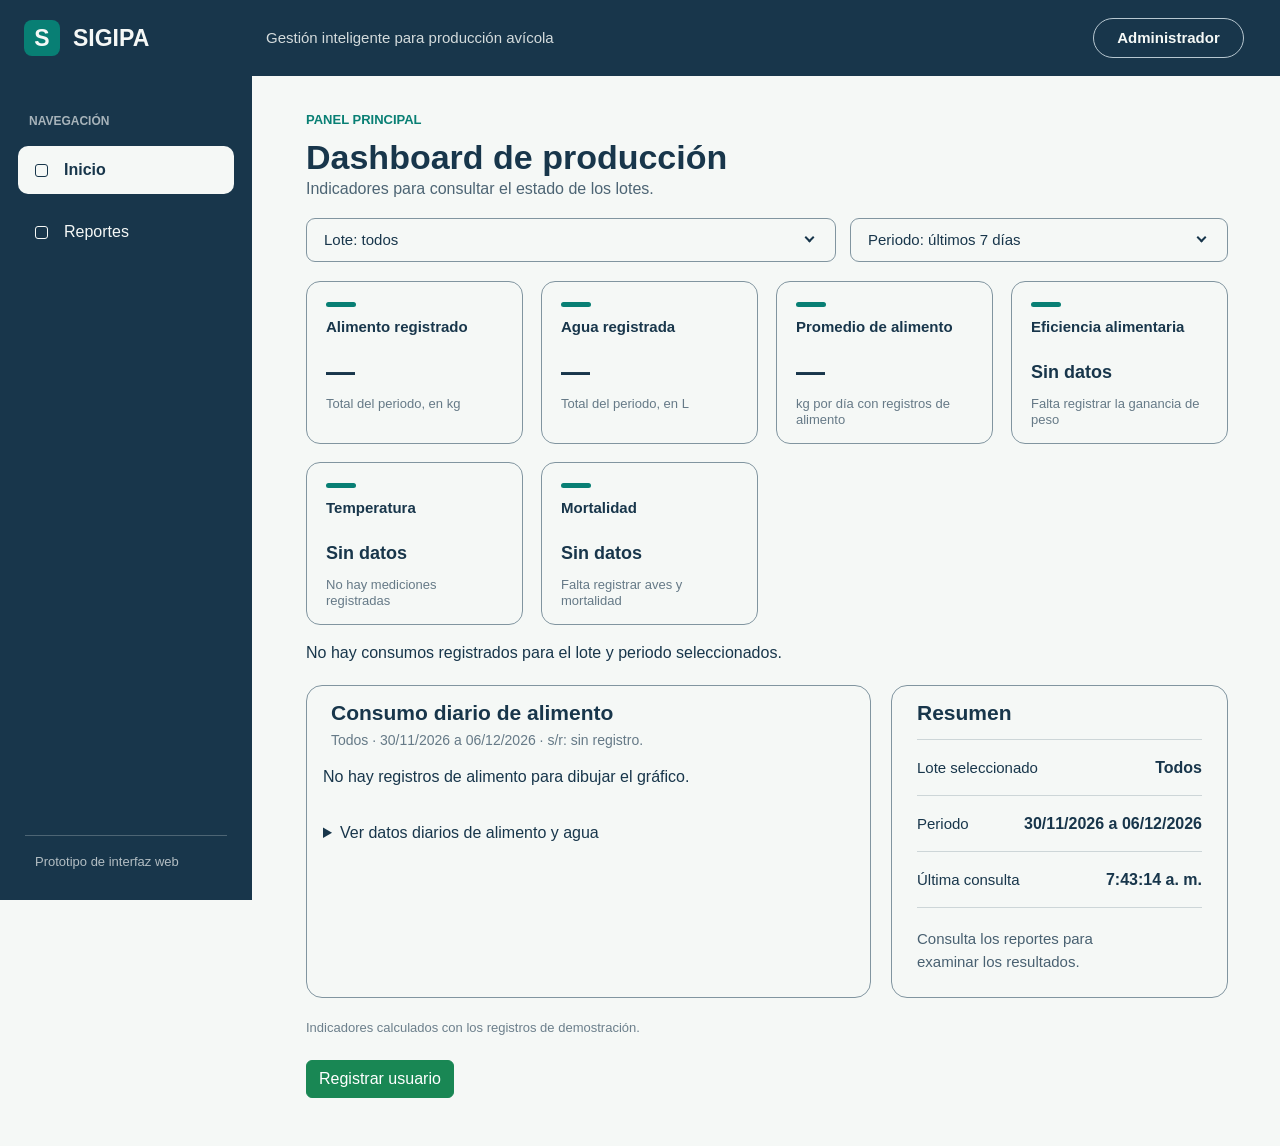
==== src/main/webapp/pages/administrador/panel-administrador.html @ 647e5860 "Implementar registro y acceso de usuarios en SIGIPA" ====
<!doctype html>
<html lang="es">
    <head>
        <meta charset="utf-8">
        <meta name="viewport" content="width=device-width, initial-scale=1">
        <meta name="theme-color" content="#f5f8f6">
        <title>Panel del administrador | SIGIPA</title>
        <link href="https://cdn.jsdelivr.net/npm/bootstrap@5.3.8/dist/css/bootstrap.min.css" rel="stylesheet" integrity="sha384-sRIl4kxILFvY47J16cr9ZwB07vP4J8+LH7qKQnuqkuIAvNWLzeN8tE5YBujZqJLB" crossorigin="anonymous">
        <link rel="stylesheet" href="../../assets/css/estilos.css">
        <script src="../../assets/js/main.js" defer></script>
    </head>
    <body id="dashboard-admin" class="panel-operario panel-administrador">
        <aside class="op-lateral" aria-label="Navegación del administrador">
            <a class="op-marca" href="panel-administrador.html" aria-label="SIGIPA, inicio del administrador">
                <span class="op-marca-icono" aria-hidden="true">S</span>
                <span>SIGIPA</span>
            </a>

            <nav class="op-menu" aria-label="Navegación principal">
                <p class="op-menu-titulo">NAVEGACIÓN</p>
                <a class="op-menu-enlace op-menu-enlace-activo" href="panel-administrador.html" aria-current="page">
                    <span class="sp-menu-icono" aria-hidden="true"></span>
                    Inicio
                </a>
                <a class="op-menu-enlace" href="reportes-administrador.html">
                    <span class="sp-menu-icono" aria-hidden="true"></span>
                    Reportes
                </a>
            </nav>

            <p class="op-lateral-pie">Prototipo de interfaz web</p>
        </aside>

        <header class="op-encabezado">
            <p class="op-lema">Gestión inteligente para producción avícola</p>
            <span class="op-rol">Administrador</span>
        </header>

        <main class="op-contenido" id="contenido">
            <div class="op-contenedor">
                <div class="op-introduccion">
                    <p class="op-seccion">PANEL PRINCIPAL</p>
                    <h1>
                        <span class="op-texto-escritorio">Dashboard de producción</span>
                        <span class="op-texto-movil">Dashboard</span>
                    </h1>
                    <p class="op-subtitulo">
                        <span class="op-texto-escritorio">Indicadores para consultar el estado de los lotes.</span>
                        <span class="op-texto-movil">Indicadores de producción por lote.</span>
                    </p>
                </div>

                <section class="pa-filtros" aria-label="Filtros del dashboard">
                    <div class="pa-filtro">
                        <label class="pa-etiqueta-oculta" for="filtro-lote-escritorio">Filtrar por lote</label>
                        <select class="pa-filtro-control pa-filtro-escritorio" id="filtro-lote-escritorio" name="lote-escritorio">
                            <option value="todos" selected>Lote: todos</option>
                            <option value="lote-01">Lote: 01</option>
                            <option value="lote-02">Lote: 02</option>
                            <option value="lote-03">Lote: 03</option>
                        </select>

                        <label class="pa-etiqueta-oculta" for="filtro-lote-movil">Filtrar por lote</label>
                        <select class="pa-filtro-control pa-filtro-movil" id="filtro-lote-movil" name="lote-movil">
                            <option value="todos" selected>Todos los lotes</option>
                            <option value="lote-01">Lote 01</option>
                            <option value="lote-02">Lote 02</option>
                            <option value="lote-03">Lote 03</option>
                        </select>
                    </div>

                    <div class="pa-filtro">
                        <label class="pa-etiqueta-oculta" for="filtro-periodo-escritorio">Filtrar por periodo</label>
                        <select class="pa-filtro-control pa-filtro-escritorio" id="filtro-periodo-escritorio" name="periodo-escritorio">
                            <option value="7" selected>Periodo: últimos 7 días</option>
                            <option value="15">Periodo: últimos 15 días</option>
                            <option value="30">Periodo: últimos 30 días</option>
                        </select>

                        <label class="pa-etiqueta-oculta" for="filtro-periodo-movil">Filtrar por periodo</label>
                        <select class="pa-filtro-control pa-filtro-movil" id="filtro-periodo-movil" name="periodo-movil">
                            <option value="7" selected>Últimos 7 días</option>
                            <option value="15">Últimos 15 días</option>
                            <option value="30">Últimos 30 días</option>
                        </select>
                    </div>
                </section>

                <section class="pa-indicadores" aria-label="Indicadores principales">
                    <article class="pa-indicador">
                        <span class="pa-indicador-marca" aria-hidden="true"></span>
                        <h2>Alimento registrado</h2>
                        <p id="dashboard-total-alimento" class="pa-indicador-valor">—</p>
                        <p class="pa-indicador-detalle">Total del periodo, en kg</p>
                    </article>

                    <article class="pa-indicador">
                        <span class="pa-indicador-marca" aria-hidden="true"></span>
                        <h2>Agua registrada</h2>
                        <p id="dashboard-total-agua" class="pa-indicador-valor">—</p>
                        <p class="pa-indicador-detalle">Total del periodo, en L</p>
                    </article>

                    <article class="pa-indicador">
                        <span class="pa-indicador-marca" aria-hidden="true"></span>
                        <h2>Promedio de alimento</h2>
                        <p id="dashboard-promedio-alimento" class="pa-indicador-valor">—</p>
                        <p class="pa-indicador-detalle">kg por día con registros de alimento</p>
                    </article>

                    <article class="pa-indicador">
                        <span class="pa-indicador-marca" aria-hidden="true"></span>
                        <h2>Eficiencia alimentaria</h2>
                        <p class="pa-indicador-valor pa-sin-datos">Sin datos</p>
                        <p class="pa-indicador-detalle">Falta registrar la ganancia de peso</p>
                    </article>

                    <article class="pa-indicador">
                        <span class="pa-indicador-marca" aria-hidden="true"></span>
                        <h2>Temperatura</h2>
                        <p class="pa-indicador-valor pa-sin-datos">Sin datos</p>
                        <p class="pa-indicador-detalle">No hay mediciones registradas</p>
                    </article>

                    <article class="pa-indicador">
                        <span class="pa-indicador-marca" aria-hidden="true"></span>
                        <h2>Mortalidad</h2>
                        <p class="pa-indicador-valor pa-sin-datos">Sin datos</p>
                        <p class="pa-indicador-detalle">Falta registrar aves y mortalidad</p>
                    </article>
                </section>

                <p id="mensaje-dashboard" class="mt-3" role="status"></p>

                <div class="pa-detalle">
                    <figure class="pa-grafico pa-grafico-dinamico" aria-labelledby="titulo-grafico-consumo descripcion-grafico-consumo">
                        <figcaption class="pa-grafico-encabezado">
                            <h2 id="titulo-grafico-consumo">Consumo diario de alimento</h2>
                            <p id="descripcion-grafico-consumo">Selecciona un lote y un periodo.</p>
                        </figcaption>

                        <div class="p-3">
                            <div id="grafico-dashboard" aria-hidden="true"></div>

                            <details class="mt-3">
                                <summary>Ver datos diarios de alimento y agua</summary>

                                <div class="table-responsive mt-2">
                                    <table class="table">
                                        <caption>Un día sin registros no equivale a consumo cero.</caption>

                                        <thead>
                                            <tr>
                                                <th scope="col">Fecha</th>
                                                <th scope="col">Alimento (kg)</th>
                                                <th scope="col">Agua (L)</th>
                                            </tr>
                                        </thead>

                                        <tbody id="filas-dashboard"></tbody>
                                    </table>
                                </div>
                            </details>
                        </div>
                    </figure>

                    <aside class="pa-resumen" aria-labelledby="titulo-resumen-dashboard">
                        <h2 id="titulo-resumen-dashboard">Resumen</h2>
                        <dl class="pa-resumen-lista">
                            <div class="pa-resumen-fila">
                                <dt>Lote seleccionado</dt>
                                <dd id="dashboard-lotes">—</dd>
                            </div>

                            <div class="pa-resumen-fila">
                                <dt>Periodo</dt>
                                <dd id="dashboard-periodo">—</dd>
                            </div>

                            <div class="pa-resumen-fila">
                                <dt>Última consulta</dt>
                                <dd id="dashboard-actualizacion">—</dd>
                            </div>
                        </dl>

                        <p>Consulta los reportes para<br>examinar los resultados.</p>
                    </aside>
                </div>

                <p class="pa-nota">Indicadores calculados con los registros de demostración.</p>
            </div>
            <div class="mt-4">
                <a href="registrar-usuario.html" class="btn btn-success">Registrar usuario</a>
            </div>
        </main>

        <nav class="op-menu-movil" aria-label="Navegación móvil">
            <a class="op-menu-movil-enlace op-menu-movil-activo" href="panel-administrador.html" aria-current="page">
                <span class="sp-menu-icono" aria-hidden="true"></span>
                <span>Inicio</span>
            </a>
            <a class="op-menu-movil-enlace" href="reportes-administrador.html">
                <span class="sp-menu-icono" aria-hidden="true"></span>
                <span>Reportes</span>
            </a>
        </nav>
    </body>
</html>
---- src/main/webapp/assets/css/estilos.css ----
/*Diseño del index.html parte de Autentificación*/

:root {
  --sigipa-fondo: #f5f8f6;
  --sigipa-texto: #18364b;
  --sigipa-accion: #087f74;
}

body {
  background: var(--sigipa-fondo);
  color: var(--sigipa-texto);
  font-family: Inter, "Segoe UI", Arial, sans-serif;
}

.acceso {
  box-sizing: border-box;
  width: min(392px, 100%);
  min-height: 604px;
  padding: 32px 31px 36px;
  border: 1.5px solid var(--sigipa-texto);
  border-radius: 18px;
  background: #fff;
}

.marca {
  gap: 11px;
  min-height: 26px;
  color: var(--sigipa-texto);
  font-size: 20px;
  font-weight: 700;
  line-height: 1;
}

.marca-icono {
  position: relative;
  flex: 0 0 26px;
  width: 26px;
  height: 26px;
  border: 2.5px solid var(--sigipa-accion);
  border-radius: 50%;
}

.marca-icono::after {
  position: absolute;
  top: 5px;
  left: 7px;
  width: 8px;
  height: 11px;
  border: solid var(--sigipa-accion);
  border-width: 0 2.5px 2.5px 0;
  content: "";
  transform: rotate(45deg);
}

.acceso-titulo {
  margin: 39px 0 4px;
  font-size: 28px;
  font-weight: 700;
  line-height: 1.22;
}

.acceso-subtitulo {
  margin: 0;
  font-size: 15px;
  line-height: 1.5;
}

.acceso-formulario {
  margin-top: 32px;
}

.acceso .form-label {
  display: block;
  margin-bottom: 6px;
  color: var(--sigipa-texto);
  font-size: 14px;
  font-weight: 700;
  line-height: 1.3;
}

.acceso .form-control {
  height: 54px;
  padding: 0 15px;
  border: 1.5px solid var(--sigipa-texto);
  border-radius: 9px;
  background: #fff;
  color: var(--sigipa-texto);
  font-size: 15px;
}

.acceso .form-control::placeholder {
  color: var(--sigipa-texto);
  opacity: 1;
}

.acceso .form-control:focus {
  border-color: var(--sigipa-accion);
  box-shadow: 0 0 0 3px rgb(8 127 116 / 18%);
}

.campo-contrasena {
  margin-top: 16px;
}

.btn-acceso {
  height: 54px;
  margin-top: 54px;
  border: 1px solid var(--sigipa-accion);
  border-radius: 9px;
  background: var(--sigipa-accion);
  color: #fff;
  font-size: 17px;
  font-weight: 700;
}

.btn-acceso:hover,
.btn-acceso:active {
  border-color: #06695f !important;
  background: #06695f !important;
  color: #fff !important;
}

.btn-acceso:focus-visible {
  box-shadow: 0 0 0 3px rgb(8 127 116 / 28%);
}

.acceso-nota {
  margin-top: 38px;
  padding-top: 13px;
  border-top: 1px solid #71899a;
  font-size: 14px;
  line-height: 1.5;
}

@media (max-width: 420px) {
  .acceso {
    min-height: 0;
    padding-inline: 24px;
  }
}

/* Ajustes de la pantalla Datos del usuario */

.datos-usuario .acceso-titulo {
  margin-top: 34px;
  margin-bottom: 2px;
  font-size: 26px;
}

.datos-usuario .acceso-formulario {
  margin-top: 23px;
}

.datos-usuario .campo-datos + .campo-datos {
  margin-top: 7px;
}

.datos-usuario .btn-acceso {
  height: 48px;
  margin-top: 29px;
  font-size: 16px;
}

/* Ajustes de la pantalla aviso-error */

/* Esta pantalla reutiliza los colores, la tarjeta y la marca de estilos.css. */

.aviso-error .icono-error {
  width: 66px;
  height: 66px;
  margin: 60px auto 0;
  border: 2px solid var(--sigipa-accion);
  border-radius: 50%;
  color: var(--sigipa-accion);
  font-size: 34px;
  font-weight: 700;
  line-height: 1;
}

.aviso-error .acceso-titulo {
  margin: 14px 0 6px;
  font-size: 22px;
  line-height: 1.35;
  text-align: center;
}

.aviso-error .mensaje-error {
  margin: 0;
  font-size: 15px;
  line-height: 1.6;
  text-align: center;
}

.aviso-error .detalle-error {
  min-height: 96px;
  margin-top: 38px;
  padding: 14px 15px;
  border: 1px solid var(--sigipa-accion);
  border-radius: 9px;
}

.aviso-error .detalle-titulo,
.aviso-error .detalle-texto {
  margin: 0;
  font-size: 14px;
  line-height: 1.5;
}

.aviso-error .detalle-titulo {
  margin-bottom: 7px;
  font-weight: 700;
}

.aviso-error .btn-acceso {
  margin-top: 34px;
  font-size: 16px;
}

/* Ajustes del panel operario */

/* Solo contiene reglas del panel del operario. */

.panel-operario {
  margin: 0;
  min-width: 320px;
}

.panel-operario *,
.panel-operario *::before,
.panel-operario *::after {
  box-sizing: border-box;
}

.panel-operario {
  --op-panel: #18364b;
  --op-borde: #8195a0;
}

.op-encabezado {
  display: flex;
  align-items: center;
  height: 76px;
  margin-left: 252px;
  background: var(--sigipa-texto);
  color: var(--sigipa-fondo);
}

.op-marca {
  display: inline-flex;
  align-items: center;
  gap: 13px;
  width: 252px;
  height: 76px;
  padding-left: 24px;
  color: inherit;
  font-size: 23px;
  font-weight: 700;
  text-decoration: none;
}

.op-marca-icono {
  display: grid;
  place-items: center;
  width: 36px;
  height: 36px;
  border-radius: 8px;
  background: var(--sigipa-accion);
  font-size: 23px;
  line-height: 1;
}

.op-lema {
  margin: 0 0 0 14px;
  color: rgb(245 248 246 / 85%);
  font-size: 15px;
}

.op-rol {
  display: grid;
  place-items: center;
  width: 151px;
  height: 40px;
  margin: 0 36px 0 auto;
  border: 1px solid #b7c7d0;
  border-radius: 20px;
  font-size: 15px;
  font-weight: 700;
}

.op-lateral {
  position: fixed;
  top: 0;
  bottom: 0;
  left: 0;
  display: flex;
  flex-direction: column;
  width: 252px;
  padding: 0 0 29px;
  background: var(--sigipa-texto);
  color: var(--sigipa-fondo);
}

.op-menu {
  margin: 36px 18px 0;
}

.op-menu-titulo {
  margin: 0 11px 16px;
  color: rgb(245 248 246 / 65%);
  font-size: 12px;
  font-weight: 700;
}

.op-menu-enlace {
  display: flex;
  align-items: center;
  gap: 16px;
  min-height: 48px;
  padding: 0 17px;
  border-radius: 10px;
  color: var(--sigipa-fondo);
  font-size: 16px;
  text-decoration: none;
}

.op-menu-enlace + .op-menu-enlace {
  margin-top: 14px;
}

.op-menu-enlace-activo {
  background: var(--sigipa-fondo);
  color: var(--sigipa-texto);
  font-weight: 700;
}

.op-menu-enlace:hover:not(.op-menu-enlace-activo) {
  background: rgb(245 248 246 / 12%);
}

.op-lateral-pie {
  margin: auto 25px 0;
  padding: 16px 10px 0;
  border-top: 1px solid rgb(245 248 246 / 24%);
  color: rgb(245 248 246 / 70%);
  font-size: 13px;
}

.op-contenido {
  min-height: calc(100vh - 76px);
  margin-left: 252px;
  padding: 34px 52px 48px 54px;
}

.op-contenedor {
  max-width: 1082px;
}

.op-seccion {
  margin: 0 0 7px;
  color: var(--sigipa-accion);
  font-size: 13px;
  font-weight: 700;
}

.op-introduccion h1 {
  margin: 0;
  font-size: 34px;
  font-weight: 700;
  line-height: 1.21;
}

.op-subtitulo {
  margin: 0;
  color: rgb(24 54 75 / 76%);
  font-size: 16px;
  line-height: 1.4;
}

.op-tarea {
  position: relative;
  display: flex;
  align-items: flex-start;
  min-height: 260px;
  margin-top: 30px;
  padding: 29px 33px;
  border: 1px solid var(--op-borde);
  border-radius: 18px;
}

.op-tarea-etiqueta {
  display: flex;
  align-items: center;
  gap: 15px;
  margin: 0 0 15px;
  color: var(--sigipa-accion);
  font-size: 13px;
  font-weight: 700;
}

.op-tarea-etiqueta::before {
  display: block;
  width: 7px;
  height: 31px;
  border-radius: 3px;
  background: var(--sigipa-accion);
  content: "";
}

.op-tarea h2 {
  margin: 0 0 5px;
  font-size: 31px;
  font-weight: 700;
  line-height: 1.25;
}

.op-tarea-descripcion {
  margin: 0;
  color: rgb(24 54 75 / 78%);
  font-size: 17px;
  line-height: 1.48;
}

.op-boton {
  display: grid;
  place-items: center;
  width: 247px;
  min-height: 50px;
  margin-top: 37px;
  border-radius: 10px;
  background: var(--sigipa-accion);
  color: var(--sigipa-fondo);
  font-size: 16px;
  font-weight: 700;
  text-align: center;
  text-decoration: none;
}

.op-boton:hover {
  background: #06695f;
  color: var(--sigipa-fondo);
  text-decoration: none;
}

.op-boton:focus-visible,
.op-menu-enlace:focus-visible,
.op-menu-movil-enlace:focus-visible,
.op-marca:focus-visible {
  outline: 3px solid #65cbbf;
  outline-offset: 3px;
}

.op-ilustracion {
  position: absolute;
  top: 49px;
  left: 57%;
  right: 73px;
  width: 260px;
  height: 180px;
  color: var(--sigipa-accion);
  text-align: center;
}

.op-ilustracion-formulario {
  display: flex;
  flex-direction: column;
  gap: 17px;
  width: 260px;
  height: 158px;
  padding: 24px 25px;
  border: 2px solid var(--sigipa-accion);
  border-radius: 18px;
}

.op-ilustracion-campo {
  display: block;
  flex: 0 0 20px;
  width: 206px;
  border: 1.5px solid rgb(24 54 75 / 65%);
  border-radius: 5px;
}

.op-ilustracion-control {
  display: block;
  flex: 0 0 30px;
  width: 104px;
  border-radius: 7px;
  background: var(--sigipa-accion);
}

.op-ilustracion-pie {
  position: absolute;
  top: 166px;
  right: 0;
  left: 0;
  font-size: 14px;
  font-weight: 700;
}

.op-guia {
  margin-top: 27px;
}

.op-guia > h2 {
  margin: 0 0 24px;
  font-size: 23px;
  font-weight: 700;
  line-height: 1.22;
}

.op-pasos {
  display: grid;
  grid-template-columns: repeat(3, minmax(0, 1fr));
  gap: 28px;
  margin: 0;
  padding: 0;
  list-style: none;
}

.op-paso {
  min-height: 188px;
  padding: 23px;
  border: 1px solid var(--op-borde);
  border-radius: 15px;
}

.op-paso-numero {
  display: grid;
  place-items: center;
  width: 34px;
  height: 34px;
  margin-bottom: 12px;
  border-radius: 8px;
  background: var(--sigipa-accion);
  color: var(--sigipa-fondo);
  font-size: 16px;
  font-weight: 700;
}

.op-paso h3 {
  margin: 0 0 7px;
  font-size: 18px;
  font-weight: 700;
  line-height: 1.25;
}

.op-paso p {
  margin: 0;
  color: rgb(24 54 75 / 80%);
  font-size: 14px;
  line-height: 1.43;
}

.op-nota {
  margin: 19px 0 0;
  color: rgb(24 54 75 / 60%);
  font-size: 13px;
}

.op-menu-movil,
.op-texto-movil {
  display: none;
}

@media (max-width: 1000px) and (min-width: 701px) {
  .op-ilustracion { display: none; }
  .op-pasos { gap: 16px; }
  .op-tarea { min-height: 260px; }
}

@media (max-width: 700px) {
  .op-encabezado {
    position: sticky;
    z-index: 3;
    top: 0;
    height: 64px;
    margin-left: 0;
  }
  .op-lateral {
    z-index: 4;
    top: 0;
    right: auto;
    bottom: auto;
    width: auto;
    height: 64px;
    padding: 0;
  }
  .op-marca {
    gap: 10px;
    width: auto;
    height: 64px;
    padding-left: 16px;
    padding-right: 16px;
    font-size: 20px;
  }
  .op-marca-icono {
    width: 32px;
    height: 32px;
    font-size: 21px;
  }
  .op-rol {
    width: auto;
    height: auto;
    margin-right: 16px;
    border: 0;
    font-size: 13px;
  }
  .op-lema,
  .op-menu,
  .op-lateral-pie,
  .op-ilustracion,
  .op-nota,
  .op-texto-escritorio { display: none; }
  .op-texto-movil { display: inline; }
  .op-contenido {
    min-height: calc(100vh - 64px);
    margin-left: 0;
    padding: 17px 16px calc(112px + env(safe-area-inset-bottom));
  }
  .op-introduccion { padding: 0 6px; }
  .op-seccion {
    margin-bottom: 5px;
    font-size: 11px;
  }
  .op-introduccion h1 {
    font-size: 26px;
    line-height: 1.2;
  }
  .op-subtitulo {
    margin-top: 2px;
    font-size: 13px;
    line-height: 1.25;
  }
  .op-tarea {
    min-height: 270px;
    margin-top: 26px;
    padding: 20px 13px 88px;
    border-radius: 16px;
  }
  .op-tarea-etiqueta {
    gap: 10px;
    margin-bottom: 12px;
    font-size: 12px;
  }
  .op-tarea-etiqueta::before {
    width: 6px;
    height: 29px;
  }
  .op-tarea h2 {
    margin-bottom: 5px;
    font-size: 24px;
  }
  .op-tarea-descripcion {
    font-size: 14px;
    line-height: 1.5;
  }
  .op-boton {
    position: absolute;
    right: 13px;
    bottom: 31px;
    left: 13px;
    width: auto;
    min-height: 52px;
    margin: 0;
    font-size: 16px;
  }
  .op-guia { margin-top: 12px; }
  .op-guia > h2 {
    margin: 0 6px 18px;
    font-size: 19px;
    line-height: 1.25;
  }
  .op-pasos {
    display: flex;
    flex-direction: column;
    gap: 8px;
  }
  .op-paso {
    display: flex;
    align-items: center;
    gap: 12px;
    min-height: 72px;
    padding: 12px 13px;
    border-radius: 13px;
  }
  .op-paso-numero {
    flex: 0 0 32px;
    width: 32px;
    height: 32px;
    margin: 0;
    font-size: 15px;
  }
  .op-paso h3 {
    margin-bottom: 5px;
    font-size: 15px;
  }
  .op-paso p {
    font-size: 12px;
    line-height: 1.25;
  }
  .op-menu-movil {
    position: fixed;
    z-index: 2;
    right: 0;
    bottom: 0;
    left: 0;
    display: flex;
    height: calc(72px + env(safe-area-inset-bottom));
    padding-bottom: env(safe-area-inset-bottom);
    background: var(--sigipa-texto);
  }
  .op-menu-movil-enlace {
    position: relative;
    display: flex;
    flex: 1;
    flex-direction: column;
    align-items: center;
    justify-content: flex-end;
    gap: 7px;
    padding-bottom: 9px;
    color: rgb(245 248 246 / 68%);
    font-size: 12px;
    text-decoration: none;
  }
  .op-menu-movil-activo {
    color: var(--sigipa-fondo);
    font-weight: 700;
  }
  .op-menu-movil-activo::before {
    position: absolute;
    top: 8px;
    left: 50%;
    width: 72px;
    height: 4px;
    border-radius: 3px;
    background: var(--sigipa-accion);
    content: "";
    transform: translateX(-50%);
  }
}

/* Ajustes de la pantalla Registrar consumo */

.rc-tarjeta {
  min-height: 600px;
  margin-top: 23px;
  overflow: hidden;
  border: 1px solid var(--op-borde);
  border-radius: 18px;
}

.rc-tarjeta-cabecera {
  display: flex;
  align-items: center;
  height: 72px;
  padding: 0 36px;
  border-bottom: 1px solid rgb(129 149 160 / 35%);
}

.rc-tarjeta-cabecera h2 {
  display: flex;
  align-items: center;
  gap: 15px;
  margin: 0;
  font-size: 21px;
  font-weight: 700;
  line-height: 1.2;
}

.rc-tarjeta-cabecera h2::before {
  display: block;
  width: 7px;
  height: 27px;
  border-radius: 3px;
  background: var(--sigipa-accion);
  content: "";
}

.rc-requisito {
  margin-left: auto;
  color: var(--sigipa-accion);
  font-size: 13px;
  font-weight: 700;
}

.rc-tarjeta-cuerpo {
  display: grid;
  grid-template-columns: minmax(0, 650px) 330px;
  gap: 26px;
  padding: 14px 39px 32px 35px;
}

.rc-formulario {
  min-width: 0;
  padding-top: 15px;
}

.rc-fila {
  display: grid;
  grid-template-columns: repeat(2, minmax(0, 1fr));
  gap: 28px;
}

.rc-grupo {
  min-width: 0;
  margin: 0;
  padding: 0;
  border: 0;
}

.rc-etiqueta {
  display: block;
  margin: 0 0 16px;
  color: var(--sigipa-texto);
  font-size: 15px;
  font-weight: 700;
  line-height: 18px;
}

legend.rc-etiqueta {
  float: none;
  width: auto;
}

.rc-control,
.rc-radio-grupo {
  width: 100%;
  height: 58px;
  border: 1.5px solid var(--op-borde);
  border-radius: 10px;
  background: var(--sigipa-fondo);
  color: var(--sigipa-texto);
}

.rc-control {
  padding: 0 17px;
  appearance: none;
  font: inherit;
  font-size: 17px;
  outline: 0;
}

.rc-control::-webkit-inner-spin-button,
.rc-control::-webkit-outer-spin-button {
  margin: 0;
  appearance: none;
}

.rc-control::placeholder,
.rc-select:invalid {
  color: rgb(24 54 75 / 62%);
  opacity: 1;
}

.rc-control:focus,
.rc-radio-grupo:focus-within {
  border-color: var(--sigipa-accion);
  box-shadow: 0 0 0 3px rgb(8 127 116 / 18%);
}

.rc-select-contenedor,
.rc-control-contenedor {
  position: relative;
}

.rc-select {
  appearance: none;
  padding-right: 48px;
}

.rc-select-contenedor::after {
  position: absolute;
  top: 21px;
  right: 19px;
  width: 10px;
  height: 10px;
  border-right: 2px solid var(--sigipa-texto);
  border-bottom: 2px solid var(--sigipa-texto);
  content: "";
  pointer-events: none;
  transform: rotate(45deg);
  transform-origin: center;
}

.rc-tipo {
  margin-top: 28px;
}

.rc-radio-grupo {
  display: flex;
  align-items: center;
  gap: 67px;
  padding: 0 15px;
}

.rc-radio-opcion {
  display: inline-flex;
  align-items: center;
  gap: 10px;
  margin: 0;
  font-size: 16px;
  line-height: 1;
  cursor: pointer;
}

.rc-radio-opcion:has(input:checked) {
  font-weight: 700;
}

.rc-radio-opcion input {
  display: grid;
  flex: 0 0 20px;
  place-content: center;
  width: 20px;
  height: 20px;
  margin: 0;
  appearance: none;
  border: 1.5px solid var(--sigipa-texto);
  border-radius: 50%;
  background: var(--sigipa-fondo);
  cursor: pointer;
}

.rc-radio-opcion input::before {
  width: 8px;
  height: 8px;
  border-radius: 50%;
  background: var(--sigipa-accion);
  content: "";
  transform: scale(0);
}

.rc-radio-opcion input:checked {
  border-color: var(--sigipa-accion);
}

.rc-radio-opcion input:checked::before {
  transform: scale(1);
}

.rc-radio-opcion input:focus-visible {
  outline: 3px solid rgb(8 127 116 / 25%);
  outline-offset: 3px;
}

.rc-fila-inferior {
  margin-top: 24px;
}

.rc-auto {
  display: none;
}

.rc-ayuda {
  margin: 22px 0 0;
  color: rgb(24 54 75 / 74%);
  font-size: 14px;
  line-height: 17px;
}

.rc-acciones {
  display: flex;
  gap: 14px;
  margin-top: 45px;
}

.rc-boton {
  display: grid;
  place-items: center;
  height: 52px;
  border-radius: 9px;
  font-size: 16px;
  font-weight: 700;
  line-height: 1;
}

.rc-boton-secundario {
  text-decoration: none;
  width: 134px;
  border: 1.5px solid var(--sigipa-texto);
  background: transparent;
  color: var(--sigipa-texto);
}

.rc-boton-principal {
  width: 210px;
  border: 1.5px solid var(--sigipa-accion);
  background: var(--sigipa-accion);
  color: var(--sigipa-fondo);
}

.rc-boton-secundario:hover {
  background: rgb(24 54 75 / 8%);
}

.rc-boton-principal:hover {
  border-color: #06695f;
  background: #06695f;
}

.rc-boton:focus-visible {
  outline: 3px solid #65cbbf;
  outline-offset: 3px;
}

.rc-panel-ayuda {
  height: 379px;
  padding: 23px 19px 20px;
  border: 1px solid var(--op-borde);
  border-radius: 14px;
}

.rc-panel-ayuda-cabecera {
  display: flex;
  align-items: center;
  gap: 12px;
  padding-bottom: 19px;
  border-bottom: 1px solid rgb(129 149 160 / 35%);
}

.rc-icono-informacion {
  display: grid;
  flex: 0 0 34px;
  place-items: center;
  width: 34px;
  height: 34px;
  border-radius: 8px;
  background: var(--sigipa-accion);
  color: var(--sigipa-fondo);
  font-size: 20px;
  font-weight: 700;
}

.rc-panel-ayuda h3 {
  margin: 0;
  font-size: 18px;
  font-weight: 700;
  line-height: 1.2;
}

.rc-lista-ayuda {
  margin: 0;
  padding: 20px 0 0 20px;
  list-style: none;
}

.rc-lista-ayuda li {
  position: relative;
}

.rc-lista-ayuda li + li {
  margin-top: 17px;
}

.rc-lista-ayuda li::before {
  position: absolute;
  top: 5px;
  left: -19px;
  width: 8px;
  height: 8px;
  border-radius: 50%;
  background: var(--sigipa-accion);
  content: "";
}

.rc-lista-ayuda strong,
.rc-lista-ayuda span {
  display: block;
}

.rc-lista-ayuda strong {
  margin-bottom: 8px;
  font-size: 15px;
  line-height: 18px;
}

.rc-lista-ayuda span {
  color: rgb(24 54 75 / 78%);
  font-size: 14px;
  line-height: 20px;
}

@media (max-width: 1100px) and (min-width: 701px) {
  .rc-tarjeta {
    min-height: 0;
  }

  .rc-tarjeta-cuerpo {
    display: block;
    padding-right: 35px;
  }

  .rc-panel-ayuda {
    display: none;
  }

  .rc-formulario {
    padding-bottom: 8px;
  }
}

@media (max-width: 700px) {
  .registro-consumo .op-introduccion h1 {
    font-size: 27px;
  }

  .rc-tarjeta {
    min-height: 581px;
    margin-top: 18px;
    border-radius: 16px;
  }

  .rc-tarjeta-cabecera {
    height: 60px;
    padding: 0 13px;
  }

  .rc-tarjeta-cabecera h2 {
    gap: 10px;
    font-size: 17px;
  }

  .rc-tarjeta-cabecera h2::before {
    width: 6px;
    height: 22px;
  }

  .rc-requisito {
    font-size: 11px;
  }

  .rc-tarjeta-cuerpo {
    display: block;
    padding: 16px 13px 25px;
  }

  .rc-formulario {
    padding: 0;
  }

  .rc-fila {
    grid-template-columns: minmax(0, 1fr);
    gap: 0;
  }

  .rc-etiqueta {
    margin-bottom: 9px;
    font-size: 13px;
    line-height: 16px;
  }

  .rc-control,
  .rc-radio-grupo {
    height: 46px;
    border-radius: 9px;
  }

  .rc-control {
    padding: 0 13px;
    font-size: 14px;
  }

  .rc-select {
    padding-right: 42px;
  }

  .rc-select-contenedor::after {
    top: 16px;
    right: 16px;
    width: 9px;
    height: 9px;
  }

  .rc-tipo {
    margin-top: 13px;
  }

  .rc-radio-grupo {
    gap: 65px;
    height: 48px;
    padding: 0 13px;
  }

  .rc-radio-opcion {
    gap: 8px;
    font-size: 14px;
  }

  .rc-radio-opcion input {
    flex-basis: 16px;
    width: 16px;
    height: 16px;
  }

  .rc-radio-opcion input::before {
    width: 6px;
    height: 6px;
  }

  .rc-fila-inferior {
    margin-top: 8px;
  }

  .rc-auto {
    position: absolute;
    top: 50%;
    right: 16px;
    display: block;
    color: var(--sigipa-accion);
    font-size: 10px;
    font-weight: 700;
    transform: translateY(-50%);
  }

  .rc-control-contenedor .rc-control {
    padding-right: 62px;
  }

  .rc-ayuda {
    margin-top: 9px;
    font-size: 12px;
    line-height: 15px;
  }

  .rc-acciones {
    gap: 10px;
    margin-top: 28px;
  }

  .rc-boton {
    height: 48px;
    font-size: 14px;
  }

  .rc-boton-secundario {
    flex: 0 0 103px;
    width: 103px;
  }

  .rc-boton-principal {
    flex: 1;
    width: auto;
  }

  .rc-panel-ayuda {
    display: none;
  }
}

/* Ajustes del panel del supervisor */

.sp-menu-icono {
  flex: 0 0 13px;
  width: 13px;
  height: 13px;
  border: 1.5px solid currentcolor;
  border-radius: 3px;
}

.sp-alerta {
  position: relative;
  min-height: 273px;
  margin-top: 26px;
  padding: 27px 31px 26px;
  border: 1.5px solid var(--sigipa-accion);
  border-radius: 18px;
}

.sp-alerta-contenido {
  max-width: 650px;
}

.sp-alerta-etiqueta {
  display: flex;
  align-items: flex-start;
  gap: 20px;
  min-height: 44px;
  margin: 0;
  padding-top: 5px;
  color: var(--sigipa-accion);
  font-size: 14px;
  font-weight: 700;
  line-height: 17px;
}

.sp-alerta-etiqueta::before {
  display: block;
  flex: 0 0 8px;
  width: 8px;
  height: 44px;
  margin-top: -5px;
  border-radius: 3px;
  background: var(--sigipa-accion);
  content: "";
}

.sp-alerta h2 {
  margin: 0;
  font-size: 30px;
  font-weight: 700;
  line-height: 36px;
}

.sp-alerta-descripcion {
  margin: 5px 0 0;
  color: rgb(24 54 75 / 80%);
  font-size: 17px;
  line-height: 21px;
}

.sp-alerta-boton {
  position: absolute;
  bottom: 26px;
  left: 31px;
  display: grid;
  place-items: center;
  width: 228px;
  height: 50px;
  border-radius: 9px;
  background: var(--sigipa-accion);
  color: var(--sigipa-fondo);
  font-size: 16px;
  font-weight: 700;
  text-decoration: none;
}

.sp-alerta-boton:hover {
  background: #06695f;
  color: var(--sigipa-fondo);
}

.sp-alerta-boton:focus-visible,
.sp-acceso-enlace:focus-visible {
  outline: 3px solid #65cbbf;
  outline-offset: 3px;
}

.sp-resumen {
  position: absolute;
  top: 32px;
  right: 40px;
  width: 318px;
  height: 188px;
  padding: 20px 23px 17px;
  border: 1px solid var(--op-borde);
  border-radius: 14px;
}

.sp-resumen h3 {
  margin: 0;
  padding-bottom: 11px;
  border-bottom: 1px solid rgb(129 149 160 / 35%);
  color: var(--sigipa-accion);
  font-size: 13px;
  font-weight: 700;
  line-height: 16px;
}

.sp-resumen-lista {
  margin: 11px 0 0;
}

.sp-resumen-fila {
  display: flex;
  align-items: center;
  justify-content: space-between;
  min-height: 41px;
  margin: 0;
}

.sp-resumen-fila dt,
.sp-resumen-fila dd {
  margin: 0;
}

.sp-resumen-fila dt {
  font-size: 16px;
  font-weight: 400;
}

.sp-resumen-fila dd {
  font-size: 20px;
  font-weight: 700;
}

.sp-resumen-faltante {
  min-height: 42px;
  border-top: 1px solid rgb(129 149 160 / 35%);
}

.sp-resumen-faltante dt {
  font-weight: 700;
}

.sp-resumen-faltante dd {
  color: var(--sigipa-accion);
}

.sp-accesos {
  margin-top: 22px;
}

.sp-accesos > h2 {
  display: none;
}

.sp-accesos-grid {
  display: grid;
  grid-template-columns: minmax(0, 524px) minmax(0, 1fr);
  gap: 20px;
}

.sp-acceso {
  position: relative;
  min-height: 227px;
  padding: 10px 28px 35px;
  border: 1px solid var(--op-borde);
  border-radius: 15px;
}

.sp-acceso h3 {
  margin: 0;
  font-size: 22px;
  font-weight: 700;
  line-height: 27px;
}

.sp-acceso p {
  margin: 9px 0 0;
  color: rgb(24 54 75 / 80%);
  font-size: 16px;
  line-height: 24px;
}

.sp-acceso-enlace {
  position: absolute;
  bottom: 35px;
  left: 28px;
  display: grid;
  place-items: center;
  height: 50px;
  border: 1.5px solid var(--sigipa-texto);
  border-radius: 9px;
  color: var(--sigipa-texto);
  font-size: 16px;
  font-weight: 700;
  text-decoration: none;
}

.sp-acceso-inventario {
  width: 204px;
}

.sp-acceso-reportes {
  width: 196px;
}

.sp-acceso-enlace:hover {
  background: rgb(24 54 75 / 8%);
  color: var(--sigipa-texto);
}

.sp-acceso-flecha {
  display: none;
}

.sp-nota {
  margin: 23px 0 0;
  color: rgb(24 54 75 / 62%);
  font-size: 13px;
  line-height: 16px;
}

@media (max-width: 1100px) and (min-width: 701px) {
  .sp-alerta {
    padding-bottom: 28px;
  }

  .sp-alerta-contenido {
    max-width: none;
  }

  .sp-alerta-boton {
    position: static;
    margin-top: 26px;
  }

  .sp-resumen {
    position: static;
    width: 100%;
    height: auto;
    margin-top: 25px;
  }

  .sp-accesos-grid {
    grid-template-columns: minmax(0, 1fr);
  }
}

@media (max-width: 700px) {
  .panel-supervisor .op-introduccion h1 {
    font-size: 26px;
  }

  .sp-menu-icono {
    flex-basis: 16px;
    width: 16px;
    height: 16px;
    border-color: currentcolor;
    border-radius: 4px;
  }

  .sp-alerta {
    min-height: 286px;
    margin-top: 22px;
    padding: 19px 12px 16px;
    border-width: 2px;
    border-radius: 16px;
  }

  .sp-alerta-contenido {
    max-width: none;
  }

  .sp-alerta-etiqueta {
    gap: 10px;
    min-height: 28px;
    padding-top: 8px;
    font-size: 12px;
    line-height: 15px;
  }

  .sp-alerta-etiqueta::before {
    flex-basis: 6px;
    width: 6px;
    height: 28px;
    margin-top: -8px;
  }

  .sp-alerta h2 {
    margin-top: 2px;
    font-size: 25px;
    line-height: 30px;
  }

  .sp-alerta-descripcion {
    margin-top: 10px;
    font-size: 14px;
    line-height: 20px;
  }

  .sp-alerta-boton {
    display: none;
  }

  .sp-resumen {
    position: static;
    width: auto;
    height: auto;
    margin-top: 31px;
    padding: 15px 0 0;
    border: 0;
    border-top: 1px solid rgb(129 149 160 / 35%);
    border-radius: 0;
  }

  .sp-resumen h3,
  .sp-resumen-faltante {
    display: none;
  }

  .sp-resumen-lista {
    margin: 0;
  }

  .sp-resumen-fila {
    min-height: 33px;
  }

  .sp-resumen-fila dt {
    font-size: 14px;
  }

  .sp-resumen-fila dd {
    font-size: 16px;
  }

  .sp-accesos {
    margin-top: 10px;
  }

  .sp-accesos > h2 {
    display: block;
    margin: 0 0 20px;
    font-size: 19px;
    font-weight: 700;
    line-height: 23px;
  }

  .sp-accesos-grid {
    grid-template-columns: minmax(0, 1fr);
    gap: 13px;
  }

  .sp-acceso {
    min-height: 95px;
    padding: 12px 48px 12px 13px;
    border-radius: 13px;
  }

  .sp-acceso h3 {
    font-size: 17px;
    line-height: 21px;
  }

  .sp-acceso p {
    margin-top: 8px;
    font-size: 13px;
    line-height: 16px;
  }

  .sp-acceso-enlace {
    position: absolute;
    inset: 0;
    display: block;
    width: auto;
    height: auto;
    border: 0;
    border-radius: inherit;
  }

  .sp-acceso-enlace-texto {
    position: absolute;
    width: 1px;
    height: 1px;
    padding: 0;
    overflow: hidden;
    clip: rect(0, 0, 0, 0);
    white-space: nowrap;
    border: 0;
  }

  .sp-acceso-flecha {
    position: absolute;
    top: 50%;
    right: 21px;
    display: block;
    color: var(--sigipa-accion);
    font-size: 27px;
    font-weight: 700;
    line-height: 1;
    transform: translateY(-50%);
  }

  .sp-nota {
    margin: 15px 6px 0;
    font-size: 11px;
    line-height: 13px;
  }
}

/* Ajustes de la pantalla Gestionar inventario */

.inventario-formulario .rc-tarjeta-cabecera {
  padding-inline: 35px;
}

.si-selector {
  display: grid;
  grid-template-columns: repeat(2, minmax(0, 1fr));
  width: 100%;
  height: 52px;
  padding: 3px;
  border: 1.5px solid var(--op-borde);
  border-radius: 10px;
}

.si-selector-opcion {
  position: relative;
  display: grid;
  place-items: center;
  margin: 0;
  border-radius: 7px;
  color: var(--sigipa-texto);
  font-size: 16px;
  font-weight: 700;
  line-height: 1;
  text-align: center;
  cursor: pointer;
}

.si-selector-opcion:has(input:checked) {
  background: var(--sigipa-accion);
  color: var(--sigipa-fondo);
}

.si-selector-opcion:has(input:focus-visible) {
  outline: 3px solid #65cbbf;
  outline-offset: 2px;
}

.si-selector-opcion input {
  position: absolute;
  width: 1px;
  height: 1px;
  opacity: 0;
  pointer-events: none;
}

.si-fila-datos {
  margin-top: 24px;
}

.si-fila-cantidad {
  display: grid;
  grid-template-columns: repeat(2, minmax(0, 1fr));
  gap: 28px;
  margin-top: 20px;
}

.si-ayuda-cantidad {
  align-self: start;
  margin: 20px 0 0;
  color: rgb(24 54 75 / 78%);
  font-size: 15px;
  line-height: 20px;
}

.si-ayuda-movil {
  display: none;
}

.si-nota {
  margin: 37px 0 0;
  color: rgb(24 54 75 / 74%);
  font-size: 14px;
  line-height: 17px;
}

.si-acciones {
  margin-top: 45px;
}

.si-acciones .rc-boton-principal {
  width: 190px;
}

@media (max-width: 700px) {
  .inventario-formulario .op-introduccion h1 {
    font-size: 27px;
  }

  .inventario-formulario .rc-tarjeta-cabecera {
    padding-inline: 13px;
  }

  .si-selector {
    height: 48px;
    border-radius: 9px;
  }

  .si-selector-opcion {
    font-size: 14px;
  }

  .si-fila-datos {
    display: block;
    margin-top: 12px;
  }

  .si-fila-datos .rc-grupo + .rc-grupo {
    margin-top: 5px;
  }

  .si-fila-cantidad {
    display: flex;
    flex-direction: column;
    gap: 0;
    margin-top: 5px;
  }

  .si-ayuda-cantidad {
    position: relative;
    display: flex;
    align-items: center;
    width: 100%;
    height: 64px;
    margin: 29px 0 0;
    padding: 0 12px 0 26px;
    border: 1.5px solid var(--op-borde);
    border-radius: 10px;
    color: rgb(24 54 75 / 80%);
    font-size: 12px;
    line-height: 18px;
  }

  .si-ayuda-cantidad::before {
    position: absolute;
    top: 13px;
    left: 11px;
    width: 5px;
    height: 36px;
    border-radius: 3px;
    background: var(--sigipa-accion);
    content: "";
  }

  .si-ayuda-escritorio,
  .si-nota {
    display: none;
  }

  .si-ayuda-movil {
    display: block;
  }

  .si-acciones {
    margin-top: 29px;
  }

  .si-acciones .rc-boton-principal {
    flex: 1;
    width: auto;
  }
}

/* Ajustes de la pantalla Generar reporte */

.gr-distribucion {
  display: grid;
  grid-template-columns: minmax(0, 704px) minmax(0, 358px);
  gap: 20px;
  margin-top: 20px;
}

.gr-tarjeta,
.gr-panel-consultas {
  height: 594px;
  border: 1px solid var(--op-borde);
  border-radius: 18px;
}

.gr-tarjeta {
  overflow: hidden;
}

.gr-tarjeta-cabecera {
  display: flex;
  align-items: center;
  height: 79px;
  padding: 0 30px;
  border-bottom: 1px solid rgb(129 149 160 / 35%);
}

.gr-tarjeta-cabecera h2 {
  display: flex;
  align-items: center;
  gap: 14px;
  margin: 0;
  font-size: 21px;
  font-weight: 700;
  line-height: 25px;
}

.gr-tarjeta-cabecera h2::before {
  display: block;
  flex: 0 0 7px;
  width: 7px;
  height: 29px;
  border-radius: 3px;
  background: var(--sigipa-accion);
  content: "";
}

.gr-formulario {
  padding: 28px 31px 32px;
}

.gr-fila {
  display: grid;
  grid-template-columns: 310px minmax(0, 1fr);
  gap: 22px;
}

.gr-formulario .rc-etiqueta {
  margin-bottom: 15px;
}

.gr-formulario .rc-control {
  height: 56px;
  font-size: 16px;
}

.gr-formulario .rc-select,
.gr-formulario .rc-control::placeholder {
  color: rgb(24 54 75 / 70%);
  opacity: 1;
}

.gr-formulario .rc-select-contenedor::after {
  top: 19px;
}

.gr-fila-fechas {
  margin-top: 25px;
}

.gr-formato {
  margin-top: 31px;
}

.gr-radio-grupo {
  display: flex;
  align-items: center;
  gap: 114px;
  width: 100%;
  height: 59px;
  padding: 0 20px;
  border: 1.5px solid var(--op-borde);
  border-radius: 9px;
}

.gr-radio-grupo:focus-within {
  border-color: var(--sigipa-accion);
  box-shadow: 0 0 0 3px rgb(8 127 116 / 18%);
}

.gr-radio-grupo .rc-radio-opcion {
  gap: 10px;
  font-size: 16px;
}

.gr-radio-grupo .rc-radio-opcion input {
  flex-basis: 18px;
  width: 18px;
  height: 18px;
}

.gr-nota {
  margin: 20px 0 0;
  color: rgb(24 54 75 / 73%);
  font-size: 14px;
  line-height: 17px;
}

.gr-acciones {
  gap: 15px;
  margin-top: 41px;
}

.gr-acciones .rc-boton {
  height: 49px;
  font-size: 15px;
}

.gr-acciones .rc-boton-secundario {
  width: 132px;
}

.gr-acciones .rc-boton-principal {
  width: 203px;
}

.gr-panel-consultas {
  position: relative;
  padding: 17px 25px 25px;
}

.gr-panel-consultas > h2 {
  margin: 0;
  padding-bottom: 20px;
  border-bottom: 1px solid rgb(129 149 160 / 35%);
  font-size: 21px;
  font-weight: 700;
  line-height: 25px;
}

.gr-consulta-item {
  min-height: 88px;
  padding: 16px 0 20px;
  border-bottom: 1px solid rgb(129 149 160 / 35%);
}

.gr-consulta-item h3 {
  margin: 0;
  font-size: 16px;
  font-weight: 700;
  line-height: 19px;
}

.gr-consulta-item p {
  margin: 10px 0 0;
  color: rgb(24 54 75 / 76%);
  font-size: 14px;
  line-height: 17px;
}

.gr-consulta-formatos {
  min-height: 0;
  padding-top: 23px;
  border-bottom: 0;
}

.gr-consulta-formatos p {
  margin-top: 12px;
}

.gr-panel-nota {
  position: absolute;
  bottom: 41px;
  left: 25px;
  margin: 0;
  color: rgb(24 54 75 / 64%);
  font-size: 13px;
  line-height: 16px;
}

@media (max-width: 1100px) and (min-width: 701px) {
  .gr-distribucion {
    grid-template-columns: minmax(0, 1fr);
  }

  .gr-panel-consultas {
    display: none;
  }

  .gr-fila {
    grid-template-columns: repeat(2, minmax(0, 1fr));
  }
}

@media (max-width: 700px) {
  .gr-distribucion {
    display: block;
    margin-top: 18px;
  }

  .gr-tarjeta {
    height: 581px;
    border-radius: 16px;
  }

  .gr-tarjeta-cabecera {
    height: 61px;
    padding: 0 13px;
  }

  .gr-tarjeta-cabecera h2 {
    gap: 10px;
    font-size: 17px;
    line-height: 21px;
  }

  .gr-tarjeta-cabecera h2::before {
    flex-basis: 6px;
    width: 6px;
    height: 23px;
  }

  .gr-formulario {
    padding: 15px 13px 26px;
  }

  .gr-fila {
    display: block;
  }

  .gr-fila-fechas {
    margin-top: 0;
  }

  .gr-formulario .rc-etiqueta {
    margin-bottom: 5px;
  }

  .gr-formulario .rc-control {
    height: 47px;
    font-size: 14px;
  }

  .gr-formulario .rc-select-contenedor::after {
    top: 16px;
    right: 16px;
    width: 9px;
    height: 9px;
  }

  .gr-formato {
    margin-top: 12px;
  }

  .gr-formato .rc-etiqueta {
    margin-bottom: 7px;
  }

  .gr-radio-grupo {
    gap: 92px;
    height: 48px;
    padding: 0 14px;
    border-radius: 9px;
  }

  .gr-radio-grupo .rc-radio-opcion {
    gap: 8px;
    font-size: 14px;
  }

  .gr-radio-grupo .rc-radio-opcion input {
    flex-basis: 16px;
    width: 16px;
    height: 16px;
  }

  .gr-nota {
    margin-top: 20px;
    font-size: 12px;
    line-height: 15px;
  }

  .gr-acciones {
    gap: 10px;
    margin-top: 39px;
  }

  .gr-acciones .rc-boton {
    height: 48px;
    font-size: 14px;
  }

  .gr-acciones .rc-boton-secundario {
    flex: 0 0 103px;
    width: 103px;
  }

  .gr-acciones .rc-boton-principal {
    flex: 1;
    width: auto;
  }

  .gr-panel-consultas {
    display: none;
  }
}

/* Ajustes del panel del administrador */

.pa-etiqueta-oculta {
  position: absolute;
  width: 1px;
  height: 1px;
  padding: 0;
  overflow: hidden;
  clip: rect(0, 0, 0, 0);
  white-space: nowrap;
  border: 0;
}

.pa-filtros {
  display: grid;
  grid-template-columns: 530px minmax(0, 1fr);
  gap: 14px;
  margin-top: 18px;
}

.pa-filtro {
  position: relative;
}

.pa-filtro::after {
  position: absolute;
  top: 16px;
  right: 23px;
  width: 7px;
  height: 7px;
  border-right: 2px solid var(--sigipa-texto);
  border-bottom: 2px solid var(--sigipa-texto);
  content: "";
  pointer-events: none;
  transform: rotate(45deg);
}

.pa-filtro-control {
  display: block;
  width: 100%;
  height: 44px;
  padding: 0 45px 0 17px;
  appearance: none;
  border: 1px solid var(--op-borde);
  border-radius: 9px;
  background: var(--sigipa-fondo);
  color: var(--sigipa-texto);
  font: inherit;
  font-size: 15px;
  outline: 0;
}

.pa-filtro-control:focus {
  border-color: var(--sigipa-accion);
  box-shadow: 0 0 0 3px rgb(8 127 116 / 18%);
}

.pa-filtro-movil {
  display: none;
}

.pa-indicadores {
  display: grid;
  grid-template-columns: repeat(4, minmax(0, 1fr));
  gap: 18px;
  margin-top: 19px;
}

.pa-indicador {
  height: 149px;
  padding: 20px 19px 15px;
  border: 1px solid var(--op-borde);
  border-radius: 14px;
}

.pa-indicador-marca {
  display: block;
  width: 30px;
  height: 5px;
  margin-bottom: 11px;
  border-radius: 3px;
  background: var(--sigipa-accion);
}

.pa-indicador h2 {
  margin: 0;
  font-size: 15px;
  font-weight: 700;
  line-height: 18px;
}

.pa-indicador-valor {
  margin: 19px 0 0;
  font-size: 29px;
  font-weight: 700;
  line-height: 35px;
}

.pa-indicador-detalle {
  margin: 6px 0 0;
  color: rgb(24 54 75 / 65%);
  font-size: 13px;
  line-height: 16px;
}

.pa-detalle {
  display: grid;
  grid-template-columns: minmax(0, 725px) minmax(0, 337px);
  gap: 20px;
  margin-top: 20px;
}

.pa-grafico,
.pa-resumen {
  height: 313px;
  border: 1px solid var(--op-borde);
  border-radius: 16px;
}

.pa-grafico {
  position: relative;
  margin: 0;
}

.pa-grafico-encabezado {
  padding: 14px 24px 0;
}

.pa-grafico-encabezado h2,
.pa-resumen > h2 {
  margin: 0;
  font-size: 21px;
  font-weight: 700;
  line-height: 25px;
}

.pa-grafico-encabezado p {
  margin: 7px 0 0;
  color: rgb(24 54 75 / 65%);
  font-size: 14px;
  line-height: 17px;
}

.pa-grafico-plot {
  position: absolute;
  top: 62px;
  right: 26px;
  bottom: 38px;
  left: 43px;
}

.pa-linea-guia {
  position: absolute;
  right: 0;
  left: 0;
  height: 1px;
  background: rgb(129 149 160 / 32%);
}

.pa-linea-guia-superior { top: 0; }
.pa-linea-guia-media { top: 50%; }
.pa-linea-guia-inferior { bottom: 0; }

.pa-linea-datos {
  position: absolute;
  inset: 0;
  width: 100%;
  height: 100%;
  overflow: visible;
}

.pa-linea-datos polyline {
  fill: none;
  stroke: var(--sigipa-accion);
  stroke-linecap: round;
  stroke-linejoin: round;
  stroke-width: 2.5px;
  vector-effect: non-scaling-stroke;
}

.pa-punto {
  position: absolute;
  width: 8px;
  height: 8px;
  border-radius: 50%;
  background: var(--sigipa-accion);
  transform: translate(-50%, -50%);
}

.pa-punto-1 { top: 69%; left: 0; }
.pa-punto-2 { top: 54%; left: 16.667%; }
.pa-punto-3 { top: 61%; left: 33.333%; }
.pa-punto-4 { top: 38%; left: 50%; }
.pa-punto-5 { top: 46%; left: 66.667%; }
.pa-punto-6 { top: 27%; left: 83.333%; }
.pa-punto-7 { top: 33%; left: 100%; }

.pa-grafico-etiquetas {
  position: absolute;
  right: 26px;
  bottom: 11px;
  left: 43px;
  height: 16px;
  color: rgb(24 54 75 / 70%);
  font-size: 13px;
  line-height: 16px;
}

.pa-grafico-etiquetas span {
  position: absolute;
  text-align: center;
  transform: translateX(-50%);
}

.pa-grafico-etiquetas span:nth-child(1) { left: 0; }
.pa-grafico-etiquetas span:nth-child(2) { left: 16.667%; }
.pa-grafico-etiquetas span:nth-child(3) { left: 33.333%; }
.pa-grafico-etiquetas span:nth-child(4) { left: 50%; }
.pa-grafico-etiquetas span:nth-child(5) { left: 66.667%; }
.pa-grafico-etiquetas span:nth-child(6) { left: 83.333%; }
.pa-grafico-etiquetas span:nth-child(7) { left: 100%; }

.pa-resumen {
  padding: 14px 25px 24px;
}

.pa-resumen > h2 {
  padding-bottom: 14px;
  border-bottom: 1px solid rgb(129 149 160 / 35%);
}

.pa-resumen-lista {
  margin: 0;
}

.pa-resumen-fila {
  display: flex;
  align-items: center;
  justify-content: space-between;
  height: 56px;
  border-bottom: 1px solid rgb(129 149 160 / 35%);
}

.pa-resumen-fila:nth-child(2) {
  height: 54px;
}

.pa-resumen-fila dt,
.pa-resumen-fila dd {
  margin: 0;
}

.pa-resumen-fila dt {
  font-size: 15px;
  font-weight: 400;
  line-height: 18px;
}

.pa-resumen-fila dd {
  font-size: 16px;
  font-weight: 700;
  line-height: 19px;
}

.pa-resumen > p {
  margin: 19px 0 0;
  color: rgb(24 54 75 / 78%);
  font-size: 15px;
  line-height: 23px;
}

.pa-nota {
  margin: 22px 0 0;
  color: rgb(24 54 75 / 62%);
  font-size: 13px;
  line-height: 16px;
}

@media (max-width: 1100px) and (min-width: 701px) {
  .pa-filtros {
    grid-template-columns: repeat(2, minmax(0, 1fr));
  }

  .pa-indicadores {
    grid-template-columns: repeat(2, minmax(0, 1fr));
  }

  .pa-detalle {
    grid-template-columns: minmax(0, 1fr);
  }

  .pa-resumen {
    display: none;
  }
}

@media (max-width: 700px) {
  .pa-filtros {
    grid-template-columns: 170px minmax(0, 1fr);
    gap: 12px;
    margin-top: 17px;
  }

  .pa-filtro::after,
  .pa-filtro-escritorio {
    display: none;
  }

  .pa-filtro-movil {
    display: block;
  }

  .pa-filtro-control {
    height: 43px;
    padding: 0 11px;
    border-radius: 9px;
    font-size: 13px;
  }

  .pa-indicadores {
    grid-template-columns: repeat(2, minmax(0, 1fr));
    gap: 12px 6px;
    margin-top: 15px;
  }

  .pa-indicador {
    height: 103px;
    padding: 14px 12px 10px;
    border-radius: 14px;
  }

  .pa-indicador-marca {
    width: 25px;
    height: 4px;
    margin-bottom: 12px;
  }

  .pa-indicador h2 {
    font-size: 12px;
    line-height: 15px;
  }

  .pa-indicador-valor {
    margin-top: 11px;
    font-size: 22px;
    line-height: 27px;
  }

  .pa-indicador-detalle {
    display: none;
  }

  .pa-detalle {
    display: block;
    margin-top: 23px;
  }

  .pa-grafico {
    height: 266px;
    border-radius: 16px;
  }

  .pa-grafico-encabezado {
    padding: 14px 13px 0;
  }

  .pa-grafico-encabezado h2 {
    font-size: 18px;
    line-height: 22px;
  }

  .pa-grafico-encabezado p {
    margin-top: 5px;
    font-size: 12px;
    line-height: 15px;
  }

  .pa-grafico-plot {
    top: 58px;
    right: 17px;
    bottom: 37px;
    left: 31px;
  }

  .pa-linea-datos polyline {
    stroke-width: 2.5px;
  }

  .pa-grafico-etiquetas {
    right: 17px;
    bottom: 11px;
    left: 31px;
    height: 13px;
    font-size: 11px;
    line-height: 13px;
  }

  .pa-resumen {
    display: none;
  }

  .pa-nota {
    margin: 6px 0 0 6px;
    font-size: 11px;
    line-height: 13px;
  }
}

/* Ajustes de la lista de reportes del administrador */

.reportes-administrador .op-contenedor {
  position: relative;
}

.ra-generar {
  position: absolute;
  top: 117px;
  right: 0;
  display: grid;
  place-items: center;
  width: 236px;
  height: 49px;
  border-radius: 9px;
  background: var(--sigipa-accion);
  color: var(--sigipa-fondo);
  font-size: 15px;
  font-weight: 700;
  text-decoration: none;
}

.ra-generar:hover {
  background: #06695f;
  color: var(--sigipa-fondo);
}

.ra-generar:focus-visible,
.ra-select:focus-visible,
.ra-accion:focus-visible {
  outline: 3px solid rgb(8 127 116 / 25%);
  outline-offset: 2px;
}

.ra-filtros-escritorio {
  display: grid;
  grid-template-columns: 326px 326px minmax(0, 1fr);
  gap: 24px;
  margin-top: 85px;
}

.ra-filtro label {
  display: block;
  margin: 0 0 12px;
  font-size: 15px;
  font-weight: 700;
  line-height: 18px;
}

.ra-select-contenedor {
  position: relative;
}

.ra-select-contenedor::after {
  position: absolute;
  top: 50%;
  right: 18px;
  width: 8px;
  height: 8px;
  border-right: 2px solid var(--sigipa-texto);
  border-bottom: 2px solid var(--sigipa-texto);
  content: "";
  pointer-events: none;
  transform: translateY(-70%) rotate(45deg);
}

.ra-select {
  display: block;
  width: 100%;
  height: 56px;
  padding: 0 45px 0 17px;
  appearance: none;
  border: 1px solid var(--op-borde);
  border-radius: 9px;
  background: var(--sigipa-fondo);
  color: rgb(24 54 75 / 70%);
  font: inherit;
  font-size: 16px;
  outline: 0;
}

.ra-select:focus {
  border-color: var(--sigipa-accion);
  box-shadow: 0 0 0 3px rgb(8 127 116 / 15%);
}

.ra-filtros-movil,
.ra-resultados-movil {
  display: none;
}

.ra-tabla-tarjeta {
  min-height: 390px;
  margin-top: 41px;
  overflow: hidden;
  border: 1px solid var(--op-borde);
  border-radius: 18px;
}

.ra-tabla-cabecera {
  display: flex;
  align-items: center;
  justify-content: space-between;
  height: 53px;
  padding: 0 25px;
}

.ra-tabla-cabecera h2 {
  margin: 0;
  font-size: 21px;
  font-weight: 700;
  line-height: 25px;
}

.ra-tabla-cabecera span {
  color: var(--sigipa-accion);
  font-size: 13px;
  font-weight: 700;
  line-height: 16px;
}

.ra-tabla-contenedor {
  margin: 0 15px;
}

.ra-tabla {
  width: 100%;
  table-layout: fixed;
  border-collapse: collapse;
  color: var(--sigipa-texto);
  font-size: 13px;
}

.ra-col-nombre { width: 237px; }
.ra-col-tipo { width: 201px; }
.ra-col-lote { width: 88px; }
.ra-col-periodo { width: 185px; }
.ra-col-generado { width: 147px; }
.ra-col-acciones { width: 192px; }

.ra-tabla thead {
  height: 46px;
  background: var(--sigipa-texto);
  color: var(--sigipa-fondo);
}

.ra-tabla thead th {
  padding: 0 16px;
  font-size: 13px;
  font-weight: 700;
  line-height: 15px;
  text-align: left;
}

.ra-tabla thead th:first-child {
  border-radius: 8px 0 0 8px;
}

.ra-tabla thead th:last-child {
  border-radius: 0 8px 8px 0;
}

.ra-tabla tbody tr {
  height: 79px;
  border-bottom: 1px solid rgb(129 149 160 / 35%);
}

.ra-tabla tbody tr:first-child {
  height: 72px;
}

.ra-tabla tbody tr:last-child {
  border-bottom: 0;
}

.ra-tabla tbody th,
.ra-tabla tbody td {
  padding: 0 16px;
  font-weight: 400;
  line-height: 16px;
  vertical-align: middle;
}

.ra-tabla tbody th {
  font-size: 14px;
  font-weight: 700;
  line-height: 17px;
}

.ra-tabla tbody td:last-child {
  padding-right: 8px;
  padding-left: 4px;
}

.ra-acciones {
  display: flex;
  gap: 8px;
  justify-content: flex-end;
}

.ra-accion {
  display: grid;
  place-items: center;
  height: 38px;
  padding: 0;
  border: 1px solid var(--sigipa-texto);
  border-radius: 9px;
  background: transparent;
  color: var(--sigipa-texto);
  font: inherit;
  font-size: 13px;
  font-weight: 700;
}

.ra-accion-ver {
  flex: 0 0 66px;
}

.ra-accion-descargar {
  flex: 0 0 112px;
}

.ra-accion:hover {
  background: rgb(24 54 75 / 8%);
}

.ra-nota {
  margin: 16px 0 0;
  color: rgb(24 54 75 / 62%);
  font-size: 13px;
  line-height: 16px;
}

@media (max-width: 1200px) and (min-width: 701px) {
  .ra-filtros-escritorio {
    grid-template-columns: repeat(3, minmax(0, 1fr));
  }

  .ra-tabla {
    font-size: 12px;
  }

  .ra-col-nombre { width: 23%; }
  .ra-col-tipo { width: 19%; }
  .ra-col-lote { width: 8.5%; }
  .ra-col-periodo { width: 18%; }
  .ra-col-generado { width: 14%; }
  .ra-col-acciones { width: 17.5%; }

  .ra-tabla thead th,
  .ra-tabla tbody th,
  .ra-tabla tbody td {
    padding-right: 9px;
    padding-left: 9px;
  }

  .ra-accion-ver {
    flex-basis: 52px;
  }

  .ra-accion-descargar {
    flex-basis: 90px;
  }
}

@media (max-width: 700px) {
  .ra-generar {
    position: static;
    width: 100%;
    height: 48px;
    margin-top: 22px;
    border-radius: 10px;
    font-size: 14px;
  }

  .ra-filtros-escritorio,
  .ra-tabla-tarjeta {
    display: none;
  }

  .ra-filtros-movil {
    display: grid;
    grid-template-columns: 174px minmax(0, 1fr);
    gap: 10px 12px;
    margin-top: 16px;
  }

  .ra-filtros-movil .ra-select-contenedor::after {
    display: none;
  }

  .ra-filtros-movil .ra-select {
    height: 42px;
    padding: 0 11px;
    border-radius: 9px;
    color: var(--sigipa-texto);
    font-size: 13px;
  }

  .ra-periodo-movil {
    grid-column: 1 / -1;
  }

  .ra-resultados-movil {
    display: block;
    margin-top: 10px;
  }

  .ra-resultados-cabecera {
    display: flex;
    align-items: center;
    justify-content: space-between;
    min-height: 24px;
  }

  .ra-resultados-cabecera h2 {
    margin: 0;
    font-size: 19px;
    font-weight: 700;
    line-height: 23px;
  }

  .ra-resultados-cabecera span {
    color: var(--sigipa-accion);
    font-size: 13px;
    font-weight: 700;
    line-height: 16px;
  }

  .ra-lista-movil {
    display: flex;
    flex-direction: column;
    gap: 11px;
    margin-top: 10px;
  }

  .ra-reporte-movil {
    height: 166px;
    padding: 12px 13px 14px;
    border: 1px solid var(--op-borde);
    border-radius: 14px;
  }

  .ra-reporte-movil h3 {
    margin: 0;
    font-size: 17px;
    font-weight: 700;
    line-height: 21px;
  }

  .ra-reporte-movil p {
    margin: 4px 0 0;
    color: rgb(24 54 75 / 77%);
    font-size: 12px;
    line-height: 15px;
  }

  .ra-reporte-movil .ra-reporte-tipo {
    margin-top: 8px;
    font-size: 13px;
    line-height: 16px;
  }

  .ra-reporte-movil .ra-reporte-tipo + p {
    margin-top: 8px;
  }

  .ra-reporte-movil .ra-acciones {
    gap: 9px;
    margin-top: 12px;
  }

  .ra-reporte-movil .ra-accion {
    height: 39px;
  }

  .ra-reporte-movil .ra-accion-ver {
    flex: 0 0 114px;
  }

  .ra-reporte-movil .ra-accion-descargar {
    flex: 1;
  }

  .ra-nota {
    margin: 9px 0 0 6px;
    font-size: 11px;
    line-height: 13px;
  }
}

/* Ajuste del listado de reportes en tablet y escritorio */
@media (min-width: 701px) {
  .reportes-administrador .ra-generar {
    position: static;
    width: fit-content;
    max-width: 100%;
    height: auto;
    min-height: 49px;
    margin: 24px 0 0 auto;
    padding: 12px 20px;
  }

  .reportes-administrador .ra-filtros-escritorio {
    grid-template-columns: repeat(auto-fit, minmax(280px, 1fr));
    margin-top: 24px;
  }

  .reportes-administrador .ra-tabla-tarjeta {
    min-width: 0;
  }

  .reportes-administrador .ra-tabla-cabecera {
    height: auto;
    min-height: 53px;
    flex-wrap: wrap;
    gap: 8px 16px;
    padding: 16px 25px;
  }

  .reportes-administrador .ra-tabla-contenedor {
    overflow-x: auto;
    padding-bottom: 12px;
  }

  .reportes-administrador .ra-tabla {
    width: 100%;
    min-width: 1030px;
    table-layout: fixed;
    font-size: 13px;
  }

  .reportes-administrador .ra-col-nombre {
    width: 170px;
  }

  .reportes-administrador .ra-col-tipo {
    width: 150px;
  }

  .reportes-administrador .ra-col-lote {
    width: 90px;
  }

  .reportes-administrador .ra-col-periodo {
    width: 190px;
  }

  .reportes-administrador .ra-col-generado {
    width: 190px;
  }

  .reportes-administrador .ra-col-acciones {
    width: 240px;
  }

  .reportes-administrador .ra-tabla th,
  .reportes-administrador .ra-tabla td {
    padding: 14px 12px;
    overflow-wrap: anywhere;
  }

  .reportes-administrador .ra-tabla .ra-acciones {
    justify-content: flex-start;
    flex-wrap: nowrap;
    gap: 8px;
  }

  .reportes-administrador .ra-tabla .ra-accion {
    flex: 0 0 auto;
    height: auto;
    min-height: 38px;
    padding: 8px 12px;
    white-space: nowrap;
  }

  .reportes-administrador .ra-tabla .ra-accion-ver {
    min-width: 66px;
  }

  .reportes-administrador .ra-tabla .ra-accion-descargar {
    min-width: 140px;
  }
}

/* Dashboard conectado a registros de demostración */
#dashboard-admin .pa-indicador {
  height: auto;
  min-height: 149px;
}

#dashboard-admin .pa-indicador-valor {
  overflow-wrap: anywhere;
}

#dashboard-admin .pa-sin-datos {
  font-size: 18px;
}

#dashboard-admin .pa-indicador-detalle {
  display: block;
}

#dashboard-admin .pa-grafico-dinamico {
  height: auto;
  min-width: 0;
}

#dashboard-admin #grafico-dashboard {
  overflow-x: auto;
}

#dashboard-admin .pa-resumen {
  display: block;
  height: auto;
}

#dashboard-admin .pa-resumen-fila {
  height: auto;
  min-height: 56px;
  gap: 16px;
  padding: 12px 0;
}

#dashboard-admin .pa-resumen-fila dd {
  text-align: right;
  overflow-wrap: anywhere;
}

@media (min-width: 701px) {
  #dashboard-admin .pa-indicadores {
    grid-template-columns: repeat(auto-fit, minmax(180px, 1fr));
  }
}

@media (max-width: 700px) {
  #dashboard-admin .pa-indicador {
    min-height: 140px;
  }

  #dashboard-admin .pa-indicador-detalle {
    font-size: 11px;
    line-height: 15px;
  }

  #dashboard-admin .pa-resumen {
    margin-top: 16px;
  }
}

/* Evitar recortes al mostrar mensajes o contenido extenso */
.generar-reporte .gr-tarjeta,
.generar-reporte .gr-panel-consultas {
  height: auto;
  min-height: 594px;
}

.generar-reporte .gr-panel-nota {
  position: static;
  margin-top: 24px;
}

.reportes-administrador .ra-reporte-movil {
  height: auto;
  min-height: 166px;
}

@media (max-width: 700px) {
  .generar-reporte .gr-tarjeta {
    min-height: 581px;
  }
}
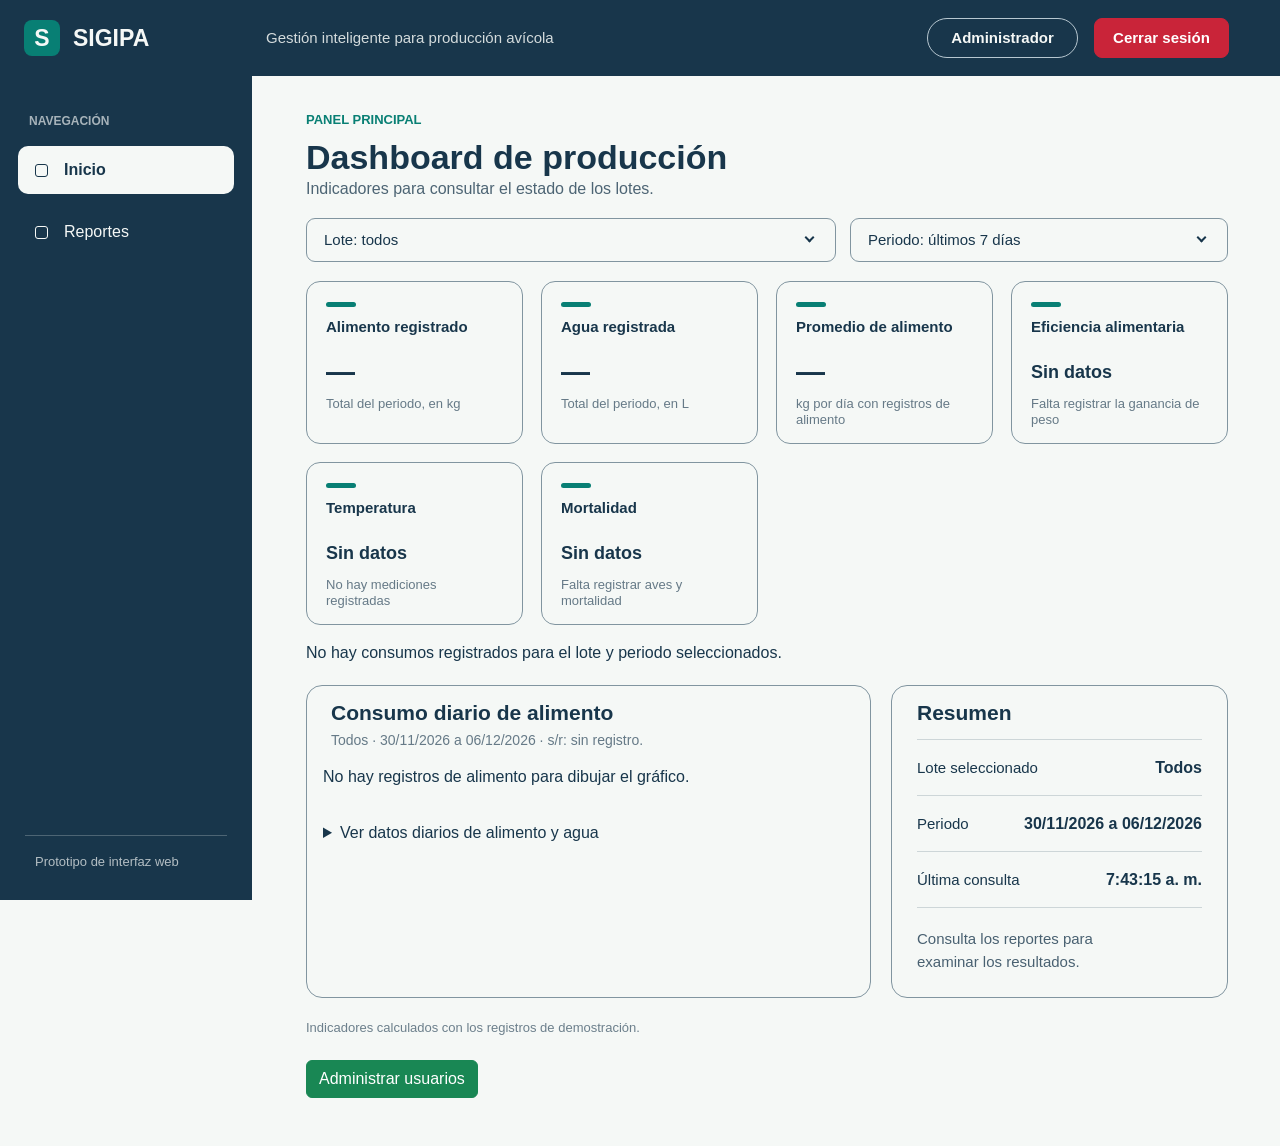
==== commit 357f4a28: "Integra la gestión de usuarios y el cierre de sesión en SIGIPA Administración de usuarios - Cambia e" ====
--- a/src/main/webapp/pages/administrador/panel-administrador.html
+++ b/src/main/webapp/pages/administrador/panel-administrador.html
@@ -190,7 +190,7 @@
                 <p class="pa-nota">Indicadores calculados con los registros de demostración.</p>
             </div>
             <div class="mt-4">
-                <a href="registrar-usuario.html" class="btn btn-success">Registrar usuario</a>
+                <a href="administrar-usuarios.html" class="btn btn-success">Administrar usuarios</a>
             </div>
         </main>
 
@@ -206,3 +206,4 @@
         </nav>
     </body>
 </html>
+
--- a/src/main/webapp/assets/css/estilos.css
+++ b/src/main/webapp/assets/css/estilos.css
@@ -1,164 +1,164 @@
 /*Diseño del index.html parte de Autentificación*/
 
 :root {
-  --sigipa-fondo: #f5f8f6;
-  --sigipa-texto: #18364b;
-  --sigipa-accion: #087f74;
+    --sigipa-fondo: #f5f8f6;
+    --sigipa-texto: #18364b;
+    --sigipa-accion: #087f74;
 }
 
 body {
-  background: var(--sigipa-fondo);
-  color: var(--sigipa-texto);
-  font-family: Inter, "Segoe UI", Arial, sans-serif;
+    background: var(--sigipa-fondo);
+    color: var(--sigipa-texto);
+    font-family: Inter, "Segoe UI", Arial, sans-serif;
 }
 
 .acceso {
-  box-sizing: border-box;
-  width: min(392px, 100%);
-  min-height: 604px;
-  padding: 32px 31px 36px;
-  border: 1.5px solid var(--sigipa-texto);
-  border-radius: 18px;
-  background: #fff;
+    box-sizing: border-box;
+    width: min(392px, 100%);
+    min-height: 604px;
+    padding: 32px 31px 36px;
+    border: 1.5px solid var(--sigipa-texto);
+    border-radius: 18px;
+    background: #fff;
 }
 
 .marca {
-  gap: 11px;
-  min-height: 26px;
-  color: var(--sigipa-texto);
-  font-size: 20px;
-  font-weight: 700;
-  line-height: 1;
+    gap: 11px;
+    min-height: 26px;
+    color: var(--sigipa-texto);
+    font-size: 20px;
+    font-weight: 700;
+    line-height: 1;
 }
 
 .marca-icono {
-  position: relative;
-  flex: 0 0 26px;
-  width: 26px;
-  height: 26px;
-  border: 2.5px solid var(--sigipa-accion);
-  border-radius: 50%;
+    position: relative;
+    flex: 0 0 26px;
+    width: 26px;
+    height: 26px;
+    border: 2.5px solid var(--sigipa-accion);
+    border-radius: 50%;
 }
 
 .marca-icono::after {
-  position: absolute;
-  top: 5px;
-  left: 7px;
-  width: 8px;
-  height: 11px;
-  border: solid var(--sigipa-accion);
-  border-width: 0 2.5px 2.5px 0;
-  content: "";
-  transform: rotate(45deg);
+    position: absolute;
+    top: 5px;
+    left: 7px;
+    width: 8px;
+    height: 11px;
+    border: solid var(--sigipa-accion);
+    border-width: 0 2.5px 2.5px 0;
+    content: "";
+    transform: rotate(45deg);
 }
 
 .acceso-titulo {
-  margin: 39px 0 4px;
-  font-size: 28px;
-  font-weight: 700;
-  line-height: 1.22;
+    margin: 39px 0 4px;
+    font-size: 28px;
+    font-weight: 700;
+    line-height: 1.22;
 }
 
 .acceso-subtitulo {
-  margin: 0;
-  font-size: 15px;
-  line-height: 1.5;
+    margin: 0;
+    font-size: 15px;
+    line-height: 1.5;
 }
 
 .acceso-formulario {
-  margin-top: 32px;
+    margin-top: 32px;
 }
 
 .acceso .form-label {
-  display: block;
-  margin-bottom: 6px;
-  color: var(--sigipa-texto);
-  font-size: 14px;
-  font-weight: 700;
-  line-height: 1.3;
+    display: block;
+    margin-bottom: 6px;
+    color: var(--sigipa-texto);
+    font-size: 14px;
+    font-weight: 700;
+    line-height: 1.3;
 }
 
 .acceso .form-control {
-  height: 54px;
-  padding: 0 15px;
-  border: 1.5px solid var(--sigipa-texto);
-  border-radius: 9px;
-  background: #fff;
-  color: var(--sigipa-texto);
-  font-size: 15px;
+    height: 54px;
+    padding: 0 15px;
+    border: 1.5px solid var(--sigipa-texto);
+    border-radius: 9px;
+    background: #fff;
+    color: var(--sigipa-texto);
+    font-size: 15px;
 }
 
 .acceso .form-control::placeholder {
-  color: var(--sigipa-texto);
-  opacity: 1;
+    color: var(--sigipa-texto);
+    opacity: 1;
 }
 
 .acceso .form-control:focus {
-  border-color: var(--sigipa-accion);
-  box-shadow: 0 0 0 3px rgb(8 127 116 / 18%);
+    border-color: var(--sigipa-accion);
+    box-shadow: 0 0 0 3px rgb(8 127 116 / 18%);
 }
 
 .campo-contrasena {
-  margin-top: 16px;
+    margin-top: 16px;
 }
 
 .btn-acceso {
-  height: 54px;
-  margin-top: 54px;
-  border: 1px solid var(--sigipa-accion);
-  border-radius: 9px;
-  background: var(--sigipa-accion);
-  color: #fff;
-  font-size: 17px;
-  font-weight: 700;
+    height: 54px;
+    margin-top: 54px;
+    border: 1px solid var(--sigipa-accion);
+    border-radius: 9px;
+    background: var(--sigipa-accion);
+    color: #fff;
+    font-size: 17px;
+    font-weight: 700;
 }
 
 .btn-acceso:hover,
 .btn-acceso:active {
-  border-color: #06695f !important;
-  background: #06695f !important;
-  color: #fff !important;
+    border-color: #06695f !important;
+    background: #06695f !important;
+    color: #fff !important;
 }
 
 .btn-acceso:focus-visible {
-  box-shadow: 0 0 0 3px rgb(8 127 116 / 28%);
+    box-shadow: 0 0 0 3px rgb(8 127 116 / 28%);
 }
 
 .acceso-nota {
-  margin-top: 38px;
-  padding-top: 13px;
-  border-top: 1px solid #71899a;
-  font-size: 14px;
-  line-height: 1.5;
+    margin-top: 38px;
+    padding-top: 13px;
+    border-top: 1px solid #71899a;
+    font-size: 14px;
+    line-height: 1.5;
 }
 
 @media (max-width: 420px) {
-  .acceso {
-    min-height: 0;
-    padding-inline: 24px;
-  }
+    .acceso {
+        min-height: 0;
+        padding-inline: 24px;
+    }
 }
 
 /* Ajustes de la pantalla Datos del usuario */
 
 .datos-usuario .acceso-titulo {
-  margin-top: 34px;
-  margin-bottom: 2px;
-  font-size: 26px;
+    margin-top: 34px;
+    margin-bottom: 2px;
+    font-size: 26px;
 }
 
 .datos-usuario .acceso-formulario {
-  margin-top: 23px;
+    margin-top: 23px;
 }
 
 .datos-usuario .campo-datos + .campo-datos {
-  margin-top: 7px;
+    margin-top: 7px;
 }
 
 .datos-usuario .btn-acceso {
-  height: 48px;
-  margin-top: 29px;
-  font-size: 16px;
+    height: 48px;
+    margin-top: 29px;
+    font-size: 16px;
 }
 
 /* Ajustes de la pantalla aviso-error */
@@ -166,54 +166,54 @@
 /* Esta pantalla reutiliza los colores, la tarjeta y la marca de estilos.css. */
 
 .aviso-error .icono-error {
-  width: 66px;
-  height: 66px;
-  margin: 60px auto 0;
-  border: 2px solid var(--sigipa-accion);
-  border-radius: 50%;
-  color: var(--sigipa-accion);
-  font-size: 34px;
-  font-weight: 700;
-  line-height: 1;
+    width: 66px;
+    height: 66px;
+    margin: 60px auto 0;
+    border: 2px solid var(--sigipa-accion);
+    border-radius: 50%;
+    color: var(--sigipa-accion);
+    font-size: 34px;
+    font-weight: 700;
+    line-height: 1;
 }
 
 .aviso-error .acceso-titulo {
-  margin: 14px 0 6px;
-  font-size: 22px;
-  line-height: 1.35;
-  text-align: center;
+    margin: 14px 0 6px;
+    font-size: 22px;
+    line-height: 1.35;
+    text-align: center;
 }
 
 .aviso-error .mensaje-error {
-  margin: 0;
-  font-size: 15px;
-  line-height: 1.6;
-  text-align: center;
+    margin: 0;
+    font-size: 15px;
+    line-height: 1.6;
+    text-align: center;
 }
 
 .aviso-error .detalle-error {
-  min-height: 96px;
-  margin-top: 38px;
-  padding: 14px 15px;
-  border: 1px solid var(--sigipa-accion);
-  border-radius: 9px;
+    min-height: 96px;
+    margin-top: 38px;
+    padding: 14px 15px;
+    border: 1px solid var(--sigipa-accion);
+    border-radius: 9px;
 }
 
 .aviso-error .detalle-titulo,
 .aviso-error .detalle-texto {
-  margin: 0;
-  font-size: 14px;
-  line-height: 1.5;
+    margin: 0;
+    font-size: 14px;
+    line-height: 1.5;
 }
 
 .aviso-error .detalle-titulo {
-  margin-bottom: 7px;
-  font-weight: 700;
+    margin-bottom: 7px;
+    font-weight: 700;
 }
 
 .aviso-error .btn-acceso {
-  margin-top: 34px;
-  font-size: 16px;
+    margin-top: 34px;
+    font-size: 16px;
 }
 
 /* Ajustes del panel operario */
@@ -221,1414 +221,1943 @@
 /* Solo contiene reglas del panel del operario. */
 
 .panel-operario {
-  margin: 0;
-  min-width: 320px;
+    margin: 0;
+    min-width: 320px;
 }
 
 .panel-operario *,
 .panel-operario *::before,
 .panel-operario *::after {
-  box-sizing: border-box;
+    box-sizing: border-box;
 }
 
 .panel-operario {
-  --op-panel: #18364b;
-  --op-borde: #8195a0;
+    --op-panel: #18364b;
+    --op-borde: #8195a0;
 }
 
 .op-encabezado {
-  display: flex;
-  align-items: center;
-  height: 76px;
-  margin-left: 252px;
-  background: var(--sigipa-texto);
-  color: var(--sigipa-fondo);
+    display: flex;
+    align-items: center;
+    height: 76px;
+    margin-left: 252px;
+    background: var(--sigipa-texto);
+    color: var(--sigipa-fondo);
 }
 
 .op-marca {
-  display: inline-flex;
-  align-items: center;
-  gap: 13px;
-  width: 252px;
-  height: 76px;
-  padding-left: 24px;
-  color: inherit;
-  font-size: 23px;
-  font-weight: 700;
-  text-decoration: none;
+    display: inline-flex;
+    align-items: center;
+    gap: 13px;
+    width: 252px;
+    height: 76px;
+    padding-left: 24px;
+    color: inherit;
+    font-size: 23px;
+    font-weight: 700;
+    text-decoration: none;
 }
 
 .op-marca-icono {
-  display: grid;
-  place-items: center;
-  width: 36px;
-  height: 36px;
-  border-radius: 8px;
-  background: var(--sigipa-accion);
-  font-size: 23px;
-  line-height: 1;
+    display: grid;
+    place-items: center;
+    width: 36px;
+    height: 36px;
+    border-radius: 8px;
+    background: var(--sigipa-accion);
+    font-size: 23px;
+    line-height: 1;
 }
 
 .op-lema {
-  margin: 0 0 0 14px;
-  color: rgb(245 248 246 / 85%);
-  font-size: 15px;
+    margin: 0 0 0 14px;
+    color: rgb(245 248 246 / 85%);
+    font-size: 15px;
 }
 
 .op-rol {
-  display: grid;
-  place-items: center;
-  width: 151px;
-  height: 40px;
-  margin: 0 36px 0 auto;
-  border: 1px solid #b7c7d0;
-  border-radius: 20px;
-  font-size: 15px;
-  font-weight: 700;
+    display: grid;
+    place-items: center;
+    width: 151px;
+    height: 40px;
+    margin: 0 36px 0 auto;
+    border: 1px solid #b7c7d0;
+    border-radius: 20px;
+    font-size: 15px;
+    font-weight: 700;
 }
 
 .op-lateral {
-  position: fixed;
-  top: 0;
-  bottom: 0;
-  left: 0;
-  display: flex;
-  flex-direction: column;
-  width: 252px;
-  padding: 0 0 29px;
-  background: var(--sigipa-texto);
-  color: var(--sigipa-fondo);
+    position: fixed;
+    top: 0;
+    bottom: 0;
+    left: 0;
+    display: flex;
+    flex-direction: column;
+    width: 252px;
+    padding: 0 0 29px;
+    background: var(--sigipa-texto);
+    color: var(--sigipa-fondo);
 }
 
 .op-menu {
-  margin: 36px 18px 0;
+    margin: 36px 18px 0;
 }
 
 .op-menu-titulo {
-  margin: 0 11px 16px;
-  color: rgb(245 248 246 / 65%);
-  font-size: 12px;
-  font-weight: 700;
+    margin: 0 11px 16px;
+    color: rgb(245 248 246 / 65%);
+    font-size: 12px;
+    font-weight: 700;
 }
 
 .op-menu-enlace {
-  display: flex;
-  align-items: center;
-  gap: 16px;
-  min-height: 48px;
-  padding: 0 17px;
-  border-radius: 10px;
-  color: var(--sigipa-fondo);
-  font-size: 16px;
-  text-decoration: none;
+    display: flex;
+    align-items: center;
+    gap: 16px;
+    min-height: 48px;
+    padding: 0 17px;
+    border-radius: 10px;
+    color: var(--sigipa-fondo);
+    font-size: 16px;
+    text-decoration: none;
 }
 
 .op-menu-enlace + .op-menu-enlace {
-  margin-top: 14px;
+    margin-top: 14px;
 }
 
 .op-menu-enlace-activo {
-  background: var(--sigipa-fondo);
-  color: var(--sigipa-texto);
-  font-weight: 700;
+    background: var(--sigipa-fondo);
+    color: var(--sigipa-texto);
+    font-weight: 700;
 }
 
 .op-menu-enlace:hover:not(.op-menu-enlace-activo) {
-  background: rgb(245 248 246 / 12%);
+    background: rgb(245 248 246 / 12%);
 }
 
 .op-lateral-pie {
-  margin: auto 25px 0;
-  padding: 16px 10px 0;
-  border-top: 1px solid rgb(245 248 246 / 24%);
-  color: rgb(245 248 246 / 70%);
-  font-size: 13px;
+    margin: auto 25px 0;
+    padding: 16px 10px 0;
+    border-top: 1px solid rgb(245 248 246 / 24%);
+    color: rgb(245 248 246 / 70%);
+    font-size: 13px;
 }
 
 .op-contenido {
-  min-height: calc(100vh - 76px);
-  margin-left: 252px;
-  padding: 34px 52px 48px 54px;
+    min-height: calc(100vh - 76px);
+    margin-left: 252px;
+    padding: 34px 52px 48px 54px;
 }
 
 .op-contenedor {
-  max-width: 1082px;
+    max-width: 1082px;
 }
 
 .op-seccion {
-  margin: 0 0 7px;
-  color: var(--sigipa-accion);
-  font-size: 13px;
-  font-weight: 700;
+    margin: 0 0 7px;
+    color: var(--sigipa-accion);
+    font-size: 13px;
+    font-weight: 700;
 }
 
 .op-introduccion h1 {
-  margin: 0;
-  font-size: 34px;
-  font-weight: 700;
-  line-height: 1.21;
+    margin: 0;
+    font-size: 34px;
+    font-weight: 700;
+    line-height: 1.21;
 }
 
 .op-subtitulo {
-  margin: 0;
-  color: rgb(24 54 75 / 76%);
-  font-size: 16px;
-  line-height: 1.4;
+    margin: 0;
+    color: rgb(24 54 75 / 76%);
+    font-size: 16px;
+    line-height: 1.4;
 }
 
 .op-tarea {
-  position: relative;
-  display: flex;
-  align-items: flex-start;
-  min-height: 260px;
-  margin-top: 30px;
-  padding: 29px 33px;
-  border: 1px solid var(--op-borde);
-  border-radius: 18px;
+    position: relative;
+    display: flex;
+    align-items: flex-start;
+    min-height: 260px;
+    margin-top: 30px;
+    padding: 29px 33px;
+    border: 1px solid var(--op-borde);
+    border-radius: 18px;
 }
 
 .op-tarea-etiqueta {
-  display: flex;
-  align-items: center;
-  gap: 15px;
-  margin: 0 0 15px;
-  color: var(--sigipa-accion);
-  font-size: 13px;
-  font-weight: 700;
+    display: flex;
+    align-items: center;
+    gap: 15px;
+    margin: 0 0 15px;
+    color: var(--sigipa-accion);
+    font-size: 13px;
+    font-weight: 700;
 }
 
 .op-tarea-etiqueta::before {
-  display: block;
-  width: 7px;
-  height: 31px;
-  border-radius: 3px;
-  background: var(--sigipa-accion);
-  content: "";
+    display: block;
+    width: 7px;
+    height: 31px;
+    border-radius: 3px;
+    background: var(--sigipa-accion);
+    content: "";
 }
 
 .op-tarea h2 {
-  margin: 0 0 5px;
-  font-size: 31px;
-  font-weight: 700;
-  line-height: 1.25;
+    margin: 0 0 5px;
+    font-size: 31px;
+    font-weight: 700;
+    line-height: 1.25;
 }
 
 .op-tarea-descripcion {
-  margin: 0;
-  color: rgb(24 54 75 / 78%);
-  font-size: 17px;
-  line-height: 1.48;
+    margin: 0;
+    color: rgb(24 54 75 / 78%);
+    font-size: 17px;
+    line-height: 1.48;
 }
 
 .op-boton {
-  display: grid;
-  place-items: center;
-  width: 247px;
-  min-height: 50px;
-  margin-top: 37px;
-  border-radius: 10px;
-  background: var(--sigipa-accion);
-  color: var(--sigipa-fondo);
-  font-size: 16px;
-  font-weight: 700;
-  text-align: center;
-  text-decoration: none;
+    display: grid;
+    place-items: center;
+    width: 247px;
+    min-height: 50px;
+    margin-top: 37px;
+    border-radius: 10px;
+    background: var(--sigipa-accion);
+    color: var(--sigipa-fondo);
+    font-size: 16px;
+    font-weight: 700;
+    text-align: center;
+    text-decoration: none;
 }
 
 .op-boton:hover {
-  background: #06695f;
-  color: var(--sigipa-fondo);
-  text-decoration: none;
+    background: #06695f;
+    color: var(--sigipa-fondo);
+    text-decoration: none;
 }
 
 .op-boton:focus-visible,
 .op-menu-enlace:focus-visible,
 .op-menu-movil-enlace:focus-visible,
 .op-marca:focus-visible {
-  outline: 3px solid #65cbbf;
-  outline-offset: 3px;
+    outline: 3px solid #65cbbf;
+    outline-offset: 3px;
 }
 
 .op-ilustracion {
-  position: absolute;
-  top: 49px;
-  left: 57%;
-  right: 73px;
-  width: 260px;
-  height: 180px;
-  color: var(--sigipa-accion);
-  text-align: center;
+    position: absolute;
+    top: 49px;
+    left: 57%;
+    right: 73px;
+    width: 260px;
+    height: 180px;
+    color: var(--sigipa-accion);
+    text-align: center;
 }
 
 .op-ilustracion-formulario {
-  display: flex;
-  flex-direction: column;
-  gap: 17px;
-  width: 260px;
-  height: 158px;
-  padding: 24px 25px;
-  border: 2px solid var(--sigipa-accion);
-  border-radius: 18px;
+    display: flex;
+    flex-direction: column;
+    gap: 17px;
+    width: 260px;
+    height: 158px;
+    padding: 24px 25px;
+    border: 2px solid var(--sigipa-accion);
+    border-radius: 18px;
 }
 
 .op-ilustracion-campo {
-  display: block;
-  flex: 0 0 20px;
-  width: 206px;
-  border: 1.5px solid rgb(24 54 75 / 65%);
-  border-radius: 5px;
+    display: block;
+    flex: 0 0 20px;
+    width: 206px;
+    border: 1.5px solid rgb(24 54 75 / 65%);
+    border-radius: 5px;
 }
 
 .op-ilustracion-control {
-  display: block;
-  flex: 0 0 30px;
-  width: 104px;
-  border-radius: 7px;
-  background: var(--sigipa-accion);
+    display: block;
+    flex: 0 0 30px;
+    width: 104px;
+    border-radius: 7px;
+    background: var(--sigipa-accion);
 }
 
 .op-ilustracion-pie {
-  position: absolute;
-  top: 166px;
-  right: 0;
-  left: 0;
-  font-size: 14px;
-  font-weight: 700;
+    position: absolute;
+    top: 166px;
+    right: 0;
+    left: 0;
+    font-size: 14px;
+    font-weight: 700;
 }
 
 .op-guia {
-  margin-top: 27px;
+    margin-top: 27px;
 }
 
 .op-guia > h2 {
-  margin: 0 0 24px;
-  font-size: 23px;
-  font-weight: 700;
-  line-height: 1.22;
+    margin: 0 0 24px;
+    font-size: 23px;
+    font-weight: 700;
+    line-height: 1.22;
 }
 
 .op-pasos {
-  display: grid;
-  grid-template-columns: repeat(3, minmax(0, 1fr));
-  gap: 28px;
-  margin: 0;
-  padding: 0;
-  list-style: none;
+    display: grid;
+    grid-template-columns: repeat(3, minmax(0, 1fr));
+    gap: 28px;
+    margin: 0;
+    padding: 0;
+    list-style: none;
 }
 
 .op-paso {
-  min-height: 188px;
-  padding: 23px;
-  border: 1px solid var(--op-borde);
-  border-radius: 15px;
+    min-height: 188px;
+    padding: 23px;
+    border: 1px solid var(--op-borde);
+    border-radius: 15px;
 }
 
 .op-paso-numero {
-  display: grid;
-  place-items: center;
-  width: 34px;
-  height: 34px;
-  margin-bottom: 12px;
-  border-radius: 8px;
-  background: var(--sigipa-accion);
-  color: var(--sigipa-fondo);
-  font-size: 16px;
-  font-weight: 700;
+    display: grid;
+    place-items: center;
+    width: 34px;
+    height: 34px;
+    margin-bottom: 12px;
+    border-radius: 8px;
+    background: var(--sigipa-accion);
+    color: var(--sigipa-fondo);
+    font-size: 16px;
+    font-weight: 700;
 }
 
 .op-paso h3 {
-  margin: 0 0 7px;
-  font-size: 18px;
-  font-weight: 700;
-  line-height: 1.25;
+    margin: 0 0 7px;
+    font-size: 18px;
+    font-weight: 700;
+    line-height: 1.25;
 }
 
 .op-paso p {
-  margin: 0;
-  color: rgb(24 54 75 / 80%);
-  font-size: 14px;
-  line-height: 1.43;
+    margin: 0;
+    color: rgb(24 54 75 / 80%);
+    font-size: 14px;
+    line-height: 1.43;
 }
 
 .op-nota {
-  margin: 19px 0 0;
-  color: rgb(24 54 75 / 60%);
-  font-size: 13px;
+    margin: 19px 0 0;
+    color: rgb(24 54 75 / 60%);
+    font-size: 13px;
 }
 
 .op-menu-movil,
 .op-texto-movil {
-  display: none;
+    display: none;
 }
 
 @media (max-width: 1000px) and (min-width: 701px) {
-  .op-ilustracion { display: none; }
-  .op-pasos { gap: 16px; }
-  .op-tarea { min-height: 260px; }
+    .op-ilustracion {
+        display: none;
+    }
+    .op-pasos {
+        gap: 16px;
+    }
+    .op-tarea {
+        min-height: 260px;
+    }
 }
 
 @media (max-width: 700px) {
-  .op-encabezado {
-    position: sticky;
-    z-index: 3;
-    top: 0;
-    height: 64px;
-    margin-left: 0;
-  }
-  .op-lateral {
-    z-index: 4;
-    top: 0;
-    right: auto;
-    bottom: auto;
+    .op-encabezado {
+        position: sticky;
+        z-index: 3;
+        top: 0;
+        height: 64px;
+        margin-left: 0;
+    }
+    .op-lateral {
+        z-index: 4;
+        top: 0;
+        right: auto;
+        bottom: auto;
+        width: auto;
+        height: 64px;
+        padding: 0;
+    }
+    .op-marca {
+        gap: 10px;
+        width: auto;
+        height: 64px;
+        padding-left: 16px;
+        padding-right: 16px;
+        font-size: 20px;
+    }
+    .op-marca-icono {
+        width: 32px;
+        height: 32px;
+        font-size: 21px;
+    }
+    .op-rol {
+        width: auto;
+        height: auto;
+        margin-right: 16px;
+        border: 0;
+        font-size: 13px;
+    }
+    .op-lema,
+    .op-menu,
+    .op-lateral-pie,
+    .op-ilustracion,
+    .op-nota,
+    .op-texto-escritorio {
+        display: none;
+    }
+    .op-texto-movil {
+        display: inline;
+    }
+    .op-contenido {
+        min-height: calc(100vh - 64px);
+        margin-left: 0;
+        padding: 17px 16px calc(112px + env(safe-area-inset-bottom));
+    }
+    .op-introduccion {
+        padding: 0 6px;
+    }
+    .op-seccion {
+        margin-bottom: 5px;
+        font-size: 11px;
+    }
+    .op-introduccion h1 {
+        font-size: 26px;
+        line-height: 1.2;
+    }
+    .op-subtitulo {
+        margin-top: 2px;
+        font-size: 13px;
+        line-height: 1.25;
+    }
+    .op-tarea {
+        min-height: 270px;
+        margin-top: 26px;
+        padding: 20px 13px 88px;
+        border-radius: 16px;
+    }
+    .op-tarea-etiqueta {
+        gap: 10px;
+        margin-bottom: 12px;
+        font-size: 12px;
+    }
+    .op-tarea-etiqueta::before {
+        width: 6px;
+        height: 29px;
+    }
+    .op-tarea h2 {
+        margin-bottom: 5px;
+        font-size: 24px;
+    }
+    .op-tarea-descripcion {
+        font-size: 14px;
+        line-height: 1.5;
+    }
+    .op-boton {
+        position: absolute;
+        right: 13px;
+        bottom: 31px;
+        left: 13px;
+        width: auto;
+        min-height: 52px;
+        margin: 0;
+        font-size: 16px;
+    }
+    .op-guia {
+        margin-top: 12px;
+    }
+    .op-guia > h2 {
+        margin: 0 6px 18px;
+        font-size: 19px;
+        line-height: 1.25;
+    }
+    .op-pasos {
+        display: flex;
+        flex-direction: column;
+        gap: 8px;
+    }
+    .op-paso {
+        display: flex;
+        align-items: center;
+        gap: 12px;
+        min-height: 72px;
+        padding: 12px 13px;
+        border-radius: 13px;
+    }
+    .op-paso-numero {
+        flex: 0 0 32px;
+        width: 32px;
+        height: 32px;
+        margin: 0;
+        font-size: 15px;
+    }
+    .op-paso h3 {
+        margin-bottom: 5px;
+        font-size: 15px;
+    }
+    .op-paso p {
+        font-size: 12px;
+        line-height: 1.25;
+    }
+    .op-menu-movil {
+        position: fixed;
+        z-index: 2;
+        right: 0;
+        bottom: 0;
+        left: 0;
+        display: flex;
+        height: calc(72px + env(safe-area-inset-bottom));
+        padding-bottom: env(safe-area-inset-bottom);
+        background: var(--sigipa-texto);
+    }
+    .op-menu-movil-enlace {
+        position: relative;
+        display: flex;
+        flex: 1;
+        flex-direction: column;
+        align-items: center;
+        justify-content: flex-end;
+        gap: 7px;
+        padding-bottom: 9px;
+        color: rgb(245 248 246 / 68%);
+        font-size: 12px;
+        text-decoration: none;
+    }
+    .op-menu-movil-activo {
+        color: var(--sigipa-fondo);
+        font-weight: 700;
+    }
+    .op-menu-movil-activo::before {
+        position: absolute;
+        top: 8px;
+        left: 50%;
+        width: 72px;
+        height: 4px;
+        border-radius: 3px;
+        background: var(--sigipa-accion);
+        content: "";
+        transform: translateX(-50%);
+    }
+}
+
+/* Ajustes de la pantalla Registrar consumo */
+
+.rc-tarjeta {
+    min-height: 600px;
+    margin-top: 23px;
+    overflow: hidden;
+    border: 1px solid var(--op-borde);
+    border-radius: 18px;
+}
+
+.rc-tarjeta-cabecera {
+    display: flex;
+    align-items: center;
+    height: 72px;
+    padding: 0 36px;
+    border-bottom: 1px solid rgb(129 149 160 / 35%);
+}
+
+.rc-tarjeta-cabecera h2 {
+    display: flex;
+    align-items: center;
+    gap: 15px;
+    margin: 0;
+    font-size: 21px;
+    font-weight: 700;
+    line-height: 1.2;
+}
+
+.rc-tarjeta-cabecera h2::before {
+    display: block;
+    width: 7px;
+    height: 27px;
+    border-radius: 3px;
+    background: var(--sigipa-accion);
+    content: "";
+}
+
+.rc-requisito {
+    margin-left: auto;
+    color: var(--sigipa-accion);
+    font-size: 13px;
+    font-weight: 700;
+}
+
+.rc-tarjeta-cuerpo {
+    display: grid;
+    grid-template-columns: minmax(0, 650px) 330px;
+    gap: 26px;
+    padding: 14px 39px 32px 35px;
+}
+
+.rc-formulario {
+    min-width: 0;
+    padding-top: 15px;
+}
+
+.rc-fila {
+    display: grid;
+    grid-template-columns: repeat(2, minmax(0, 1fr));
+    gap: 28px;
+}
+
+.rc-grupo {
+    min-width: 0;
+    margin: 0;
+    padding: 0;
+    border: 0;
+}
+
+.rc-etiqueta {
+    display: block;
+    margin: 0 0 16px;
+    color: var(--sigipa-texto);
+    font-size: 15px;
+    font-weight: 700;
+    line-height: 18px;
+}
+
+legend.rc-etiqueta {
+    float: none;
     width: auto;
-    height: 64px;
-    padding: 0;
-  }
-  .op-marca {
+}
+
+.rc-control,
+.rc-radio-grupo {
+    width: 100%;
+    height: 58px;
+    border: 1.5px solid var(--op-borde);
+    border-radius: 10px;
+    background: var(--sigipa-fondo);
+    color: var(--sigipa-texto);
+}
+
+.rc-control {
+    padding: 0 17px;
+    appearance: none;
+    font: inherit;
+    font-size: 17px;
+    outline: 0;
+}
+
+.rc-control::-webkit-inner-spin-button,
+.rc-control::-webkit-outer-spin-button {
+    margin: 0;
+    appearance: none;
+}
+
+.rc-control::placeholder,
+.rc-select:invalid {
+    color: rgb(24 54 75 / 62%);
+    opacity: 1;
+}
+
+.rc-control:focus,
+.rc-radio-grupo:focus-within {
+    border-color: var(--sigipa-accion);
+    box-shadow: 0 0 0 3px rgb(8 127 116 / 18%);
+}
+
+.rc-select-contenedor,
+.rc-control-contenedor {
+    position: relative;
+}
+
+.rc-select {
+    appearance: none;
+    padding-right: 48px;
+}
+
+.rc-select-contenedor::after {
+    position: absolute;
+    top: 21px;
+    right: 19px;
+    width: 10px;
+    height: 10px;
+    border-right: 2px solid var(--sigipa-texto);
+    border-bottom: 2px solid var(--sigipa-texto);
+    content: "";
+    pointer-events: none;
+    transform: rotate(45deg);
+    transform-origin: center;
+}
+
+.rc-tipo {
+    margin-top: 28px;
+}
+
+.rc-radio-grupo {
+    display: flex;
+    align-items: center;
+    gap: 67px;
+    padding: 0 15px;
+}
+
+.rc-radio-opcion {
+    display: inline-flex;
+    align-items: center;
     gap: 10px;
-    width: auto;
-    height: 64px;
-    padding-left: 16px;
-    padding-right: 16px;
-    font-size: 20px;
-  }
-  .op-marca-icono {
-    width: 32px;
-    height: 32px;
-    font-size: 21px;
-  }
-  .op-rol {
-    width: auto;
-    height: auto;
-    margin-right: 16px;
-    border: 0;
-    font-size: 13px;
-  }
-  .op-lema,
-  .op-menu,
-  .op-lateral-pie,
-  .op-ilustracion,
-  .op-nota,
-  .op-texto-escritorio { display: none; }
-  .op-texto-movil { display: inline; }
-  .op-contenido {
-    min-height: calc(100vh - 64px);
-    margin-left: 0;
-    padding: 17px 16px calc(112px + env(safe-area-inset-bottom));
-  }
-  .op-introduccion { padding: 0 6px; }
-  .op-seccion {
-    margin-bottom: 5px;
-    font-size: 11px;
-  }
-  .op-introduccion h1 {
-    font-size: 26px;
-    line-height: 1.2;
-  }
-  .op-subtitulo {
-    margin-top: 2px;
-    font-size: 13px;
-    line-height: 1.25;
-  }
-  .op-tarea {
-    min-height: 270px;
-    margin-top: 26px;
-    padding: 20px 13px 88px;
-    border-radius: 16px;
-  }
-  .op-tarea-etiqueta {
-    gap: 10px;
-    margin-bottom: 12px;
-    font-size: 12px;
-  }
-  .op-tarea-etiqueta::before {
-    width: 6px;
-    height: 29px;
-  }
-  .op-tarea h2 {
-    margin-bottom: 5px;
-    font-size: 24px;
-  }
-  .op-tarea-descripcion {
-    font-size: 14px;
-    line-height: 1.5;
-  }
-  .op-boton {
-    position: absolute;
-    right: 13px;
-    bottom: 31px;
-    left: 13px;
-    width: auto;
-    min-height: 52px;
     margin: 0;
     font-size: 16px;
-  }
-  .op-guia { margin-top: 12px; }
-  .op-guia > h2 {
-    margin: 0 6px 18px;
-    font-size: 19px;
-    line-height: 1.25;
-  }
-  .op-pasos {
+    line-height: 1;
+    cursor: pointer;
+}
+
+.rc-radio-opcion:has(input:checked) {
+    font-weight: 700;
+}
+
+.rc-radio-opcion input {
+    display: grid;
+    flex: 0 0 20px;
+    place-content: center;
+    width: 20px;
+    height: 20px;
+    margin: 0;
+    appearance: none;
+    border: 1.5px solid var(--sigipa-texto);
+    border-radius: 50%;
+    background: var(--sigipa-fondo);
+    cursor: pointer;
+}
+
+.rc-radio-opcion input::before {
+    width: 8px;
+    height: 8px;
+    border-radius: 50%;
+    background: var(--sigipa-accion);
+    content: "";
+    transform: scale(0);
+}
+
+.rc-radio-opcion input:checked {
+    border-color: var(--sigipa-accion);
+}
+
+.rc-radio-opcion input:checked::before {
+    transform: scale(1);
+}
+
+.rc-radio-opcion input:focus-visible {
+    outline: 3px solid rgb(8 127 116 / 25%);
+    outline-offset: 3px;
+}
+
+.rc-fila-inferior {
+    margin-top: 24px;
+}
+
+.rc-auto {
+    display: none;
+}
+
+.rc-ayuda {
+    margin: 22px 0 0;
+    color: rgb(24 54 75 / 74%);
+    font-size: 14px;
+    line-height: 17px;
+}
+
+.rc-acciones {
     display: flex;
-    flex-direction: column;
-    gap: 8px;
-  }
-  .op-paso {
+    gap: 14px;
+    margin-top: 45px;
+}
+
+.rc-boton {
+    display: grid;
+    place-items: center;
+    height: 52px;
+    border-radius: 9px;
+    font-size: 16px;
+    font-weight: 700;
+    line-height: 1;
+}
+
+.rc-boton-secundario {
+    text-decoration: none;
+    width: 134px;
+    border: 1.5px solid var(--sigipa-texto);
+    background: transparent;
+    color: var(--sigipa-texto);
+}
+
+.rc-boton-principal {
+    width: 210px;
+    border: 1.5px solid var(--sigipa-accion);
+    background: var(--sigipa-accion);
+    color: var(--sigipa-fondo);
+}
+
+.rc-boton-secundario:hover {
+    background: rgb(24 54 75 / 8%);
+}
+
+.rc-boton-principal:hover {
+    border-color: #06695f;
+    background: #06695f;
+}
+
+.rc-boton:focus-visible {
+    outline: 3px solid #65cbbf;
+    outline-offset: 3px;
+}
+
+.rc-panel-ayuda {
+    height: 379px;
+    padding: 23px 19px 20px;
+    border: 1px solid var(--op-borde);
+    border-radius: 14px;
+}
+
+.rc-panel-ayuda-cabecera {
     display: flex;
     align-items: center;
     gap: 12px;
-    min-height: 72px;
-    padding: 12px 13px;
-    border-radius: 13px;
-  }
-  .op-paso-numero {
-    flex: 0 0 32px;
-    width: 32px;
-    height: 32px;
+    padding-bottom: 19px;
+    border-bottom: 1px solid rgb(129 149 160 / 35%);
+}
+
+.rc-icono-informacion {
+    display: grid;
+    flex: 0 0 34px;
+    place-items: center;
+    width: 34px;
+    height: 34px;
+    border-radius: 8px;
+    background: var(--sigipa-accion);
+    color: var(--sigipa-fondo);
+    font-size: 20px;
+    font-weight: 700;
+}
+
+.rc-panel-ayuda h3 {
     margin: 0;
+    font-size: 18px;
+    font-weight: 700;
+    line-height: 1.2;
+}
+
+.rc-lista-ayuda {
+    margin: 0;
+    padding: 20px 0 0 20px;
+    list-style: none;
+}
+
+.rc-lista-ayuda li {
+    position: relative;
+}
+
+.rc-lista-ayuda li + li {
+    margin-top: 17px;
+}
+
+.rc-lista-ayuda li::before {
+    position: absolute;
+    top: 5px;
+    left: -19px;
+    width: 8px;
+    height: 8px;
+    border-radius: 50%;
+    background: var(--sigipa-accion);
+    content: "";
+}
+
+.rc-lista-ayuda strong,
+.rc-lista-ayuda span {
+    display: block;
+}
+
+.rc-lista-ayuda strong {
+    margin-bottom: 8px;
     font-size: 15px;
-  }
-  .op-paso h3 {
-    margin-bottom: 5px;
-    font-size: 15px;
-  }
-  .op-paso p {
-    font-size: 12px;
-    line-height: 1.25;
-  }
-  .op-menu-movil {
-    position: fixed;
-    z-index: 2;
-    right: 0;
-    bottom: 0;
-    left: 0;
+    line-height: 18px;
+}
+
+.rc-lista-ayuda span {
+    color: rgb(24 54 75 / 78%);
+    font-size: 14px;
+    line-height: 20px;
+}
+
+@media (max-width: 1100px) and (min-width: 701px) {
+    .rc-tarjeta {
+        min-height: 0;
+    }
+
+    .rc-tarjeta-cuerpo {
+        display: block;
+        padding-right: 35px;
+    }
+
+    .rc-panel-ayuda {
+        display: none;
+    }
+
+    .rc-formulario {
+        padding-bottom: 8px;
+    }
+}
+
+@media (max-width: 700px) {
+    .registro-consumo .op-introduccion h1 {
+        font-size: 27px;
+    }
+
+    .rc-tarjeta {
+        min-height: 581px;
+        margin-top: 18px;
+        border-radius: 16px;
+    }
+
+    .rc-tarjeta-cabecera {
+        height: 60px;
+        padding: 0 13px;
+    }
+
+    .rc-tarjeta-cabecera h2 {
+        gap: 10px;
+        font-size: 17px;
+    }
+
+    .rc-tarjeta-cabecera h2::before {
+        width: 6px;
+        height: 22px;
+    }
+
+    .rc-requisito {
+        font-size: 11px;
+    }
+
+    .rc-tarjeta-cuerpo {
+        display: block;
+        padding: 16px 13px 25px;
+    }
+
+    .rc-formulario {
+        padding: 0;
+    }
+
+    .rc-fila {
+        grid-template-columns: minmax(0, 1fr);
+        gap: 0;
+    }
+
+    .rc-etiqueta {
+        margin-bottom: 9px;
+        font-size: 13px;
+        line-height: 16px;
+    }
+
+    .rc-control,
+    .rc-radio-grupo {
+        height: 46px;
+        border-radius: 9px;
+    }
+
+    .rc-control {
+        padding: 0 13px;
+        font-size: 14px;
+    }
+
+    .rc-select {
+        padding-right: 42px;
+    }
+
+    .rc-select-contenedor::after {
+        top: 16px;
+        right: 16px;
+        width: 9px;
+        height: 9px;
+    }
+
+    .rc-tipo {
+        margin-top: 13px;
+    }
+
+    .rc-radio-grupo {
+        gap: 65px;
+        height: 48px;
+        padding: 0 13px;
+    }
+
+    .rc-radio-opcion {
+        gap: 8px;
+        font-size: 14px;
+    }
+
+    .rc-radio-opcion input {
+        flex-basis: 16px;
+        width: 16px;
+        height: 16px;
+    }
+
+    .rc-radio-opcion input::before {
+        width: 6px;
+        height: 6px;
+    }
+
+    .rc-fila-inferior {
+        margin-top: 8px;
+    }
+
+    .rc-auto {
+        position: absolute;
+        top: 50%;
+        right: 16px;
+        display: block;
+        color: var(--sigipa-accion);
+        font-size: 10px;
+        font-weight: 700;
+        transform: translateY(-50%);
+    }
+
+    .rc-control-contenedor .rc-control {
+        padding-right: 62px;
+    }
+
+    .rc-ayuda {
+        margin-top: 9px;
+        font-size: 12px;
+        line-height: 15px;
+    }
+
+    .rc-acciones {
+        gap: 10px;
+        margin-top: 28px;
+    }
+
+    .rc-boton {
+        height: 48px;
+        font-size: 14px;
+    }
+
+    .rc-boton-secundario {
+        flex: 0 0 103px;
+        width: 103px;
+    }
+
+    .rc-boton-principal {
+        flex: 1;
+        width: auto;
+    }
+
+    .rc-panel-ayuda {
+        display: none;
+    }
+}
+
+/* Ajustes del panel del supervisor */
+
+.sp-menu-icono {
+    flex: 0 0 13px;
+    width: 13px;
+    height: 13px;
+    border: 1.5px solid currentcolor;
+    border-radius: 3px;
+}
+
+.sp-alerta {
+    position: relative;
+    min-height: 273px;
+    margin-top: 26px;
+    padding: 27px 31px 26px;
+    border: 1.5px solid var(--sigipa-accion);
+    border-radius: 18px;
+}
+
+.sp-alerta-contenido {
+    max-width: 650px;
+}
+
+.sp-alerta-etiqueta {
     display: flex;
-    height: calc(72px + env(safe-area-inset-bottom));
-    padding-bottom: env(safe-area-inset-bottom);
-    background: var(--sigipa-texto);
-  }
-  .op-menu-movil-enlace {
-    position: relative;
-    display: flex;
-    flex: 1;
-    flex-direction: column;
-    align-items: center;
-    justify-content: flex-end;
-    gap: 7px;
-    padding-bottom: 9px;
-    color: rgb(245 248 246 / 68%);
-    font-size: 12px;
-    text-decoration: none;
-  }
-  .op-menu-movil-activo {
-    color: var(--sigipa-fondo);
-    font-weight: 700;
-  }
-  .op-menu-movil-activo::before {
-    position: absolute;
-    top: 8px;
-    left: 50%;
-    width: 72px;
-    height: 4px;
+    align-items: flex-start;
+    gap: 20px;
+    min-height: 44px;
+    margin: 0;
+    padding-top: 5px;
+    color: var(--sigipa-accion);
+    font-size: 14px;
+    font-weight: 700;
+    line-height: 17px;
+}
+
+.sp-alerta-etiqueta::before {
+    display: block;
+    flex: 0 0 8px;
+    width: 8px;
+    height: 44px;
+    margin-top: -5px;
     border-radius: 3px;
     background: var(--sigipa-accion);
     content: "";
-    transform: translateX(-50%);
-  }
-}
-
-/* Ajustes de la pantalla Registrar consumo */
-
-.rc-tarjeta {
-  min-height: 600px;
-  margin-top: 23px;
-  overflow: hidden;
-  border: 1px solid var(--op-borde);
-  border-radius: 18px;
-}
-
-.rc-tarjeta-cabecera {
-  display: flex;
-  align-items: center;
-  height: 72px;
-  padding: 0 36px;
-  border-bottom: 1px solid rgb(129 149 160 / 35%);
-}
-
-.rc-tarjeta-cabecera h2 {
-  display: flex;
-  align-items: center;
-  gap: 15px;
-  margin: 0;
-  font-size: 21px;
-  font-weight: 700;
-  line-height: 1.2;
-}
-
-.rc-tarjeta-cabecera h2::before {
-  display: block;
-  width: 7px;
-  height: 27px;
-  border-radius: 3px;
-  background: var(--sigipa-accion);
-  content: "";
-}
-
-.rc-requisito {
-  margin-left: auto;
-  color: var(--sigipa-accion);
-  font-size: 13px;
-  font-weight: 700;
-}
-
-.rc-tarjeta-cuerpo {
-  display: grid;
-  grid-template-columns: minmax(0, 650px) 330px;
-  gap: 26px;
-  padding: 14px 39px 32px 35px;
-}
-
-.rc-formulario {
-  min-width: 0;
-  padding-top: 15px;
-}
-
-.rc-fila {
-  display: grid;
-  grid-template-columns: repeat(2, minmax(0, 1fr));
-  gap: 28px;
-}
-
-.rc-grupo {
-  min-width: 0;
-  margin: 0;
-  padding: 0;
-  border: 0;
-}
-
-.rc-etiqueta {
-  display: block;
-  margin: 0 0 16px;
-  color: var(--sigipa-texto);
-  font-size: 15px;
-  font-weight: 700;
-  line-height: 18px;
-}
-
-legend.rc-etiqueta {
-  float: none;
-  width: auto;
-}
-
-.rc-control,
-.rc-radio-grupo {
-  width: 100%;
-  height: 58px;
-  border: 1.5px solid var(--op-borde);
-  border-radius: 10px;
-  background: var(--sigipa-fondo);
-  color: var(--sigipa-texto);
-}
-
-.rc-control {
-  padding: 0 17px;
-  appearance: none;
-  font: inherit;
-  font-size: 17px;
-  outline: 0;
-}
-
-.rc-control::-webkit-inner-spin-button,
-.rc-control::-webkit-outer-spin-button {
-  margin: 0;
-  appearance: none;
-}
-
-.rc-control::placeholder,
-.rc-select:invalid {
-  color: rgb(24 54 75 / 62%);
-  opacity: 1;
-}
-
-.rc-control:focus,
-.rc-radio-grupo:focus-within {
-  border-color: var(--sigipa-accion);
-  box-shadow: 0 0 0 3px rgb(8 127 116 / 18%);
-}
-
-.rc-select-contenedor,
-.rc-control-contenedor {
-  position: relative;
-}
-
-.rc-select {
-  appearance: none;
-  padding-right: 48px;
-}
-
-.rc-select-contenedor::after {
-  position: absolute;
-  top: 21px;
-  right: 19px;
-  width: 10px;
-  height: 10px;
-  border-right: 2px solid var(--sigipa-texto);
-  border-bottom: 2px solid var(--sigipa-texto);
-  content: "";
-  pointer-events: none;
-  transform: rotate(45deg);
-  transform-origin: center;
-}
-
-.rc-tipo {
-  margin-top: 28px;
-}
-
-.rc-radio-grupo {
-  display: flex;
-  align-items: center;
-  gap: 67px;
-  padding: 0 15px;
-}
-
-.rc-radio-opcion {
-  display: inline-flex;
-  align-items: center;
-  gap: 10px;
-  margin: 0;
-  font-size: 16px;
-  line-height: 1;
-  cursor: pointer;
-}
-
-.rc-radio-opcion:has(input:checked) {
-  font-weight: 700;
-}
-
-.rc-radio-opcion input {
-  display: grid;
-  flex: 0 0 20px;
-  place-content: center;
-  width: 20px;
-  height: 20px;
-  margin: 0;
-  appearance: none;
-  border: 1.5px solid var(--sigipa-texto);
-  border-radius: 50%;
-  background: var(--sigipa-fondo);
-  cursor: pointer;
-}
-
-.rc-radio-opcion input::before {
-  width: 8px;
-  height: 8px;
-  border-radius: 50%;
-  background: var(--sigipa-accion);
-  content: "";
-  transform: scale(0);
-}
-
-.rc-radio-opcion input:checked {
-  border-color: var(--sigipa-accion);
-}
-
-.rc-radio-opcion input:checked::before {
-  transform: scale(1);
-}
-
-.rc-radio-opcion input:focus-visible {
-  outline: 3px solid rgb(8 127 116 / 25%);
-  outline-offset: 3px;
-}
-
-.rc-fila-inferior {
-  margin-top: 24px;
-}
-
-.rc-auto {
-  display: none;
-}
-
-.rc-ayuda {
-  margin: 22px 0 0;
-  color: rgb(24 54 75 / 74%);
-  font-size: 14px;
-  line-height: 17px;
-}
-
-.rc-acciones {
-  display: flex;
-  gap: 14px;
-  margin-top: 45px;
-}
-
-.rc-boton {
-  display: grid;
-  place-items: center;
-  height: 52px;
-  border-radius: 9px;
-  font-size: 16px;
-  font-weight: 700;
-  line-height: 1;
-}
-
-.rc-boton-secundario {
-  text-decoration: none;
-  width: 134px;
-  border: 1.5px solid var(--sigipa-texto);
-  background: transparent;
-  color: var(--sigipa-texto);
-}
-
-.rc-boton-principal {
-  width: 210px;
-  border: 1.5px solid var(--sigipa-accion);
-  background: var(--sigipa-accion);
-  color: var(--sigipa-fondo);
-}
-
-.rc-boton-secundario:hover {
-  background: rgb(24 54 75 / 8%);
-}
-
-.rc-boton-principal:hover {
-  border-color: #06695f;
-  background: #06695f;
-}
-
-.rc-boton:focus-visible {
-  outline: 3px solid #65cbbf;
-  outline-offset: 3px;
-}
-
-.rc-panel-ayuda {
-  height: 379px;
-  padding: 23px 19px 20px;
-  border: 1px solid var(--op-borde);
-  border-radius: 14px;
-}
-
-.rc-panel-ayuda-cabecera {
-  display: flex;
-  align-items: center;
-  gap: 12px;
-  padding-bottom: 19px;
-  border-bottom: 1px solid rgb(129 149 160 / 35%);
-}
-
-.rc-icono-informacion {
-  display: grid;
-  flex: 0 0 34px;
-  place-items: center;
-  width: 34px;
-  height: 34px;
-  border-radius: 8px;
-  background: var(--sigipa-accion);
-  color: var(--sigipa-fondo);
-  font-size: 20px;
-  font-weight: 700;
-}
-
-.rc-panel-ayuda h3 {
-  margin: 0;
-  font-size: 18px;
-  font-weight: 700;
-  line-height: 1.2;
-}
-
-.rc-lista-ayuda {
-  margin: 0;
-  padding: 20px 0 0 20px;
-  list-style: none;
-}
-
-.rc-lista-ayuda li {
-  position: relative;
-}
-
-.rc-lista-ayuda li + li {
-  margin-top: 17px;
-}
-
-.rc-lista-ayuda li::before {
-  position: absolute;
-  top: 5px;
-  left: -19px;
-  width: 8px;
-  height: 8px;
-  border-radius: 50%;
-  background: var(--sigipa-accion);
-  content: "";
-}
-
-.rc-lista-ayuda strong,
-.rc-lista-ayuda span {
-  display: block;
-}
-
-.rc-lista-ayuda strong {
-  margin-bottom: 8px;
-  font-size: 15px;
-  line-height: 18px;
-}
-
-.rc-lista-ayuda span {
-  color: rgb(24 54 75 / 78%);
-  font-size: 14px;
-  line-height: 20px;
-}
-
-@media (max-width: 1100px) and (min-width: 701px) {
-  .rc-tarjeta {
-    min-height: 0;
-  }
-
-  .rc-tarjeta-cuerpo {
-    display: block;
-    padding-right: 35px;
-  }
-
-  .rc-panel-ayuda {
+}
+
+.sp-alerta h2 {
+    margin: 0;
+    font-size: 30px;
+    font-weight: 700;
+    line-height: 36px;
+}
+
+.sp-alerta-descripcion {
+    margin: 5px 0 0;
+    color: rgb(24 54 75 / 80%);
+    font-size: 17px;
+    line-height: 21px;
+}
+
+.sp-alerta-boton {
+    position: absolute;
+    bottom: 26px;
+    left: 31px;
+    display: grid;
+    place-items: center;
+    width: 228px;
+    height: 50px;
+    border-radius: 9px;
+    background: var(--sigipa-accion);
+    color: var(--sigipa-fondo);
+    font-size: 16px;
+    font-weight: 700;
+    text-decoration: none;
+}
+
+.sp-alerta-boton:hover {
+    background: #06695f;
+    color: var(--sigipa-fondo);
+}
+
+.sp-alerta-boton:focus-visible,
+.sp-acceso-enlace:focus-visible {
+    outline: 3px solid #65cbbf;
+    outline-offset: 3px;
+}
+
+.sp-resumen {
+    position: absolute;
+    top: 32px;
+    right: 40px;
+    width: 318px;
+    height: 188px;
+    padding: 20px 23px 17px;
+    border: 1px solid var(--op-borde);
+    border-radius: 14px;
+}
+
+.sp-resumen h3 {
+    margin: 0;
+    padding-bottom: 11px;
+    border-bottom: 1px solid rgb(129 149 160 / 35%);
+    color: var(--sigipa-accion);
+    font-size: 13px;
+    font-weight: 700;
+    line-height: 16px;
+}
+
+.sp-resumen-lista {
+    margin: 11px 0 0;
+}
+
+.sp-resumen-fila {
+    display: flex;
+    align-items: center;
+    justify-content: space-between;
+    min-height: 41px;
+    margin: 0;
+}
+
+.sp-resumen-fila dt,
+.sp-resumen-fila dd {
+    margin: 0;
+}
+
+.sp-resumen-fila dt {
+    font-size: 16px;
+    font-weight: 400;
+}
+
+.sp-resumen-fila dd {
+    font-size: 20px;
+    font-weight: 700;
+}
+
+.sp-resumen-faltante {
+    min-height: 42px;
+    border-top: 1px solid rgb(129 149 160 / 35%);
+}
+
+.sp-resumen-faltante dt {
+    font-weight: 700;
+}
+
+.sp-resumen-faltante dd {
+    color: var(--sigipa-accion);
+}
+
+.sp-accesos {
+    margin-top: 22px;
+}
+
+.sp-accesos > h2 {
     display: none;
-  }
-
-  .rc-formulario {
-    padding-bottom: 8px;
-  }
-}
-
-@media (max-width: 700px) {
-  .registro-consumo .op-introduccion h1 {
-    font-size: 27px;
-  }
-
-  .rc-tarjeta {
-    min-height: 581px;
-    margin-top: 18px;
-    border-radius: 16px;
-  }
-
-  .rc-tarjeta-cabecera {
-    height: 60px;
-    padding: 0 13px;
-  }
-
-  .rc-tarjeta-cabecera h2 {
-    gap: 10px;
-    font-size: 17px;
-  }
-
-  .rc-tarjeta-cabecera h2::before {
-    width: 6px;
-    height: 22px;
-  }
-
-  .rc-requisito {
-    font-size: 11px;
-  }
-
-  .rc-tarjeta-cuerpo {
-    display: block;
-    padding: 16px 13px 25px;
-  }
-
-  .rc-formulario {
-    padding: 0;
-  }
-
-  .rc-fila {
-    grid-template-columns: minmax(0, 1fr);
-    gap: 0;
-  }
-
-  .rc-etiqueta {
-    margin-bottom: 9px;
+}
+
+.sp-accesos-grid {
+    display: grid;
+    grid-template-columns: minmax(0, 524px) minmax(0, 1fr);
+    gap: 20px;
+}
+
+.sp-acceso {
+    position: relative;
+    min-height: 227px;
+    padding: 10px 28px 35px;
+    border: 1px solid var(--op-borde);
+    border-radius: 15px;
+}
+
+.sp-acceso h3 {
+    margin: 0;
+    font-size: 22px;
+    font-weight: 700;
+    line-height: 27px;
+}
+
+.sp-acceso p {
+    margin: 9px 0 0;
+    color: rgb(24 54 75 / 80%);
+    font-size: 16px;
+    line-height: 24px;
+}
+
+.sp-acceso-enlace {
+    position: absolute;
+    bottom: 35px;
+    left: 28px;
+    display: grid;
+    place-items: center;
+    height: 50px;
+    border: 1.5px solid var(--sigipa-texto);
+    border-radius: 9px;
+    color: var(--sigipa-texto);
+    font-size: 16px;
+    font-weight: 700;
+    text-decoration: none;
+}
+
+.sp-acceso-inventario {
+    width: 204px;
+}
+
+.sp-acceso-reportes {
+    width: 196px;
+}
+
+.sp-acceso-enlace:hover {
+    background: rgb(24 54 75 / 8%);
+    color: var(--sigipa-texto);
+}
+
+.sp-acceso-flecha {
+    display: none;
+}
+
+.sp-nota {
+    margin: 23px 0 0;
+    color: rgb(24 54 75 / 62%);
     font-size: 13px;
     line-height: 16px;
-  }
-
-  .rc-control,
-  .rc-radio-grupo {
-    height: 46px;
+}
+
+@media (max-width: 1100px) and (min-width: 701px) {
+    .sp-alerta {
+        padding-bottom: 28px;
+    }
+
+    .sp-alerta-contenido {
+        max-width: none;
+    }
+
+    .sp-alerta-boton {
+        position: static;
+        margin-top: 26px;
+    }
+
+    .sp-resumen {
+        position: static;
+        width: 100%;
+        height: auto;
+        margin-top: 25px;
+    }
+
+    .sp-accesos-grid {
+        grid-template-columns: minmax(0, 1fr);
+    }
+}
+
+@media (max-width: 700px) {
+    .panel-supervisor .op-introduccion h1 {
+        font-size: 26px;
+    }
+
+    .sp-menu-icono {
+        flex-basis: 16px;
+        width: 16px;
+        height: 16px;
+        border-color: currentcolor;
+        border-radius: 4px;
+    }
+
+    .sp-alerta {
+        min-height: 286px;
+        margin-top: 22px;
+        padding: 19px 12px 16px;
+        border-width: 2px;
+        border-radius: 16px;
+    }
+
+    .sp-alerta-contenido {
+        max-width: none;
+    }
+
+    .sp-alerta-etiqueta {
+        gap: 10px;
+        min-height: 28px;
+        padding-top: 8px;
+        font-size: 12px;
+        line-height: 15px;
+    }
+
+    .sp-alerta-etiqueta::before {
+        flex-basis: 6px;
+        width: 6px;
+        height: 28px;
+        margin-top: -8px;
+    }
+
+    .sp-alerta h2 {
+        margin-top: 2px;
+        font-size: 25px;
+        line-height: 30px;
+    }
+
+    .sp-alerta-descripcion {
+        margin-top: 10px;
+        font-size: 14px;
+        line-height: 20px;
+    }
+
+    .sp-alerta-boton {
+        display: none;
+    }
+
+    .sp-resumen {
+        position: static;
+        width: auto;
+        height: auto;
+        margin-top: 31px;
+        padding: 15px 0 0;
+        border: 0;
+        border-top: 1px solid rgb(129 149 160 / 35%);
+        border-radius: 0;
+    }
+
+    .sp-resumen h3,
+    .sp-resumen-faltante {
+        display: none;
+    }
+
+    .sp-resumen-lista {
+        margin: 0;
+    }
+
+    .sp-resumen-fila {
+        min-height: 33px;
+    }
+
+    .sp-resumen-fila dt {
+        font-size: 14px;
+    }
+
+    .sp-resumen-fila dd {
+        font-size: 16px;
+    }
+
+    .sp-accesos {
+        margin-top: 10px;
+    }
+
+    .sp-accesos > h2 {
+        display: block;
+        margin: 0 0 20px;
+        font-size: 19px;
+        font-weight: 700;
+        line-height: 23px;
+    }
+
+    .sp-accesos-grid {
+        grid-template-columns: minmax(0, 1fr);
+        gap: 13px;
+    }
+
+    .sp-acceso {
+        min-height: 95px;
+        padding: 12px 48px 12px 13px;
+        border-radius: 13px;
+    }
+
+    .sp-acceso h3 {
+        font-size: 17px;
+        line-height: 21px;
+    }
+
+    .sp-acceso p {
+        margin-top: 8px;
+        font-size: 13px;
+        line-height: 16px;
+    }
+
+    .sp-acceso-enlace {
+        position: absolute;
+        inset: 0;
+        display: block;
+        width: auto;
+        height: auto;
+        border: 0;
+        border-radius: inherit;
+    }
+
+    .sp-acceso-enlace-texto {
+        position: absolute;
+        width: 1px;
+        height: 1px;
+        padding: 0;
+        overflow: hidden;
+        clip: rect(0, 0, 0, 0);
+        white-space: nowrap;
+        border: 0;
+    }
+
+    .sp-acceso-flecha {
+        position: absolute;
+        top: 50%;
+        right: 21px;
+        display: block;
+        color: var(--sigipa-accion);
+        font-size: 27px;
+        font-weight: 700;
+        line-height: 1;
+        transform: translateY(-50%);
+    }
+
+    .sp-nota {
+        margin: 15px 6px 0;
+        font-size: 11px;
+        line-height: 13px;
+    }
+}
+
+/* Ajustes de la pantalla Gestionar inventario */
+
+.inventario-formulario .rc-tarjeta-cabecera {
+    padding-inline: 35px;
+}
+
+.si-selector {
+    display: grid;
+    grid-template-columns: repeat(2, minmax(0, 1fr));
+    width: 100%;
+    height: 52px;
+    padding: 3px;
+    border: 1.5px solid var(--op-borde);
+    border-radius: 10px;
+}
+
+.si-selector-opcion {
+    position: relative;
+    display: grid;
+    place-items: center;
+    margin: 0;
+    border-radius: 7px;
+    color: var(--sigipa-texto);
+    font-size: 16px;
+    font-weight: 700;
+    line-height: 1;
+    text-align: center;
+    cursor: pointer;
+}
+
+.si-selector-opcion:has(input:checked) {
+    background: var(--sigipa-accion);
+    color: var(--sigipa-fondo);
+}
+
+.si-selector-opcion:has(input:focus-visible) {
+    outline: 3px solid #65cbbf;
+    outline-offset: 2px;
+}
+
+.si-selector-opcion input {
+    position: absolute;
+    width: 1px;
+    height: 1px;
+    opacity: 0;
+    pointer-events: none;
+}
+
+.si-fila-datos {
+    margin-top: 24px;
+}
+
+.si-fila-cantidad {
+    display: grid;
+    grid-template-columns: repeat(2, minmax(0, 1fr));
+    gap: 28px;
+    margin-top: 20px;
+}
+
+.si-ayuda-cantidad {
+    align-self: start;
+    margin: 20px 0 0;
+    color: rgb(24 54 75 / 78%);
+    font-size: 15px;
+    line-height: 20px;
+}
+
+.si-ayuda-movil {
+    display: none;
+}
+
+.si-nota {
+    margin: 37px 0 0;
+    color: rgb(24 54 75 / 74%);
+    font-size: 14px;
+    line-height: 17px;
+}
+
+.si-acciones {
+    margin-top: 45px;
+}
+
+.si-acciones .rc-boton-principal {
+    width: 190px;
+}
+
+@media (max-width: 700px) {
+    .inventario-formulario .op-introduccion h1 {
+        font-size: 27px;
+    }
+
+    .inventario-formulario .rc-tarjeta-cabecera {
+        padding-inline: 13px;
+    }
+
+    .si-selector {
+        height: 48px;
+        border-radius: 9px;
+    }
+
+    .si-selector-opcion {
+        font-size: 14px;
+    }
+
+    .si-fila-datos {
+        display: block;
+        margin-top: 12px;
+    }
+
+    .si-fila-datos .rc-grupo + .rc-grupo {
+        margin-top: 5px;
+    }
+
+    .si-fila-cantidad {
+        display: flex;
+        flex-direction: column;
+        gap: 0;
+        margin-top: 5px;
+    }
+
+    .si-ayuda-cantidad {
+        position: relative;
+        display: flex;
+        align-items: center;
+        width: 100%;
+        height: 64px;
+        margin: 29px 0 0;
+        padding: 0 12px 0 26px;
+        border: 1.5px solid var(--op-borde);
+        border-radius: 10px;
+        color: rgb(24 54 75 / 80%);
+        font-size: 12px;
+        line-height: 18px;
+    }
+
+    .si-ayuda-cantidad::before {
+        position: absolute;
+        top: 13px;
+        left: 11px;
+        width: 5px;
+        height: 36px;
+        border-radius: 3px;
+        background: var(--sigipa-accion);
+        content: "";
+    }
+
+    .si-ayuda-escritorio,
+    .si-nota {
+        display: none;
+    }
+
+    .si-ayuda-movil {
+        display: block;
+    }
+
+    .si-acciones {
+        margin-top: 29px;
+    }
+
+    .si-acciones .rc-boton-principal {
+        flex: 1;
+        width: auto;
+    }
+}
+
+/* Ajustes de la pantalla Generar reporte */
+
+.gr-distribucion {
+    display: grid;
+    grid-template-columns: minmax(0, 704px) minmax(0, 358px);
+    gap: 20px;
+    margin-top: 20px;
+}
+
+.gr-tarjeta,
+.gr-panel-consultas {
+    height: 594px;
+    border: 1px solid var(--op-borde);
+    border-radius: 18px;
+}
+
+.gr-tarjeta {
+    overflow: hidden;
+}
+
+.gr-tarjeta-cabecera {
+    display: flex;
+    align-items: center;
+    height: 79px;
+    padding: 0 30px;
+    border-bottom: 1px solid rgb(129 149 160 / 35%);
+}
+
+.gr-tarjeta-cabecera h2 {
+    display: flex;
+    align-items: center;
+    gap: 14px;
+    margin: 0;
+    font-size: 21px;
+    font-weight: 700;
+    line-height: 25px;
+}
+
+.gr-tarjeta-cabecera h2::before {
+    display: block;
+    flex: 0 0 7px;
+    width: 7px;
+    height: 29px;
+    border-radius: 3px;
+    background: var(--sigipa-accion);
+    content: "";
+}
+
+.gr-formulario {
+    padding: 28px 31px 32px;
+}
+
+.gr-fila {
+    display: grid;
+    grid-template-columns: 310px minmax(0, 1fr);
+    gap: 22px;
+}
+
+.gr-formulario .rc-etiqueta {
+    margin-bottom: 15px;
+}
+
+.gr-formulario .rc-control {
+    height: 56px;
+    font-size: 16px;
+}
+
+.gr-formulario .rc-select,
+.gr-formulario .rc-control::placeholder {
+    color: rgb(24 54 75 / 70%);
+    opacity: 1;
+}
+
+.gr-formulario .rc-select-contenedor::after {
+    top: 19px;
+}
+
+.gr-fila-fechas {
+    margin-top: 25px;
+}
+
+.gr-formato {
+    margin-top: 31px;
+}
+
+.gr-radio-grupo {
+    display: flex;
+    align-items: center;
+    gap: 114px;
+    width: 100%;
+    height: 59px;
+    padding: 0 20px;
+    border: 1.5px solid var(--op-borde);
     border-radius: 9px;
-  }
-
-  .rc-control {
-    padding: 0 13px;
+}
+
+.gr-radio-grupo:focus-within {
+    border-color: var(--sigipa-accion);
+    box-shadow: 0 0 0 3px rgb(8 127 116 / 18%);
+}
+
+.gr-radio-grupo .rc-radio-opcion {
+    gap: 10px;
+    font-size: 16px;
+}
+
+.gr-radio-grupo .rc-radio-opcion input {
+    flex-basis: 18px;
+    width: 18px;
+    height: 18px;
+}
+
+.gr-nota {
+    margin: 20px 0 0;
+    color: rgb(24 54 75 / 73%);
     font-size: 14px;
-  }
-
-  .rc-select {
-    padding-right: 42px;
-  }
-
-  .rc-select-contenedor::after {
-    top: 16px;
-    right: 16px;
-    width: 9px;
-    height: 9px;
-  }
-
-  .rc-tipo {
-    margin-top: 13px;
-  }
-
-  .rc-radio-grupo {
-    gap: 65px;
-    height: 48px;
-    padding: 0 13px;
-  }
-
-  .rc-radio-opcion {
-    gap: 8px;
+    line-height: 17px;
+}
+
+.gr-acciones {
+    gap: 15px;
+    margin-top: 41px;
+}
+
+.gr-acciones .rc-boton {
+    height: 49px;
+    font-size: 15px;
+}
+
+.gr-acciones .rc-boton-secundario {
+    width: 132px;
+}
+
+.gr-acciones .rc-boton-principal {
+    width: 203px;
+}
+
+.gr-panel-consultas {
+    position: relative;
+    padding: 17px 25px 25px;
+}
+
+.gr-panel-consultas > h2 {
+    margin: 0;
+    padding-bottom: 20px;
+    border-bottom: 1px solid rgb(129 149 160 / 35%);
+    font-size: 21px;
+    font-weight: 700;
+    line-height: 25px;
+}
+
+.gr-consulta-item {
+    min-height: 88px;
+    padding: 16px 0 20px;
+    border-bottom: 1px solid rgb(129 149 160 / 35%);
+}
+
+.gr-consulta-item h3 {
+    margin: 0;
+    font-size: 16px;
+    font-weight: 700;
+    line-height: 19px;
+}
+
+.gr-consulta-item p {
+    margin: 10px 0 0;
+    color: rgb(24 54 75 / 76%);
     font-size: 14px;
-  }
-
-  .rc-radio-opcion input {
-    flex-basis: 16px;
-    width: 16px;
-    height: 16px;
-  }
-
-  .rc-radio-opcion input::before {
-    width: 6px;
-    height: 6px;
-  }
-
-  .rc-fila-inferior {
-    margin-top: 8px;
-  }
-
-  .rc-auto {
+    line-height: 17px;
+}
+
+.gr-consulta-formatos {
+    min-height: 0;
+    padding-top: 23px;
+    border-bottom: 0;
+}
+
+.gr-consulta-formatos p {
+    margin-top: 12px;
+}
+
+.gr-panel-nota {
     position: absolute;
-    top: 50%;
-    right: 16px;
-    display: block;
-    color: var(--sigipa-accion);
-    font-size: 10px;
-    font-weight: 700;
-    transform: translateY(-50%);
-  }
-
-  .rc-control-contenedor .rc-control {
-    padding-right: 62px;
-  }
-
-  .rc-ayuda {
-    margin-top: 9px;
-    font-size: 12px;
-    line-height: 15px;
-  }
-
-  .rc-acciones {
-    gap: 10px;
-    margin-top: 28px;
-  }
-
-  .rc-boton {
-    height: 48px;
-    font-size: 14px;
-  }
-
-  .rc-boton-secundario {
-    flex: 0 0 103px;
-    width: 103px;
-  }
-
-  .rc-boton-principal {
-    flex: 1;
-    width: auto;
-  }
-
-  .rc-panel-ayuda {
-    display: none;
-  }
-}
-
-/* Ajustes del panel del supervisor */
-
-.sp-menu-icono {
-  flex: 0 0 13px;
-  width: 13px;
-  height: 13px;
-  border: 1.5px solid currentcolor;
-  border-radius: 3px;
-}
-
-.sp-alerta {
-  position: relative;
-  min-height: 273px;
-  margin-top: 26px;
-  padding: 27px 31px 26px;
-  border: 1.5px solid var(--sigipa-accion);
-  border-radius: 18px;
-}
-
-.sp-alerta-contenido {
-  max-width: 650px;
-}
-
-.sp-alerta-etiqueta {
-  display: flex;
-  align-items: flex-start;
-  gap: 20px;
-  min-height: 44px;
-  margin: 0;
-  padding-top: 5px;
-  color: var(--sigipa-accion);
-  font-size: 14px;
-  font-weight: 700;
-  line-height: 17px;
-}
-
-.sp-alerta-etiqueta::before {
-  display: block;
-  flex: 0 0 8px;
-  width: 8px;
-  height: 44px;
-  margin-top: -5px;
-  border-radius: 3px;
-  background: var(--sigipa-accion);
-  content: "";
-}
-
-.sp-alerta h2 {
-  margin: 0;
-  font-size: 30px;
-  font-weight: 700;
-  line-height: 36px;
-}
-
-.sp-alerta-descripcion {
-  margin: 5px 0 0;
-  color: rgb(24 54 75 / 80%);
-  font-size: 17px;
-  line-height: 21px;
-}
-
-.sp-alerta-boton {
-  position: absolute;
-  bottom: 26px;
-  left: 31px;
-  display: grid;
-  place-items: center;
-  width: 228px;
-  height: 50px;
-  border-radius: 9px;
-  background: var(--sigipa-accion);
-  color: var(--sigipa-fondo);
-  font-size: 16px;
-  font-weight: 700;
-  text-decoration: none;
-}
-
-.sp-alerta-boton:hover {
-  background: #06695f;
-  color: var(--sigipa-fondo);
-}
-
-.sp-alerta-boton:focus-visible,
-.sp-acceso-enlace:focus-visible {
-  outline: 3px solid #65cbbf;
-  outline-offset: 3px;
-}
-
-.sp-resumen {
-  position: absolute;
-  top: 32px;
-  right: 40px;
-  width: 318px;
-  height: 188px;
-  padding: 20px 23px 17px;
-  border: 1px solid var(--op-borde);
-  border-radius: 14px;
-}
-
-.sp-resumen h3 {
-  margin: 0;
-  padding-bottom: 11px;
-  border-bottom: 1px solid rgb(129 149 160 / 35%);
-  color: var(--sigipa-accion);
-  font-size: 13px;
-  font-weight: 700;
-  line-height: 16px;
-}
-
-.sp-resumen-lista {
-  margin: 11px 0 0;
-}
-
-.sp-resumen-fila {
-  display: flex;
-  align-items: center;
-  justify-content: space-between;
-  min-height: 41px;
-  margin: 0;
-}
-
-.sp-resumen-fila dt,
-.sp-resumen-fila dd {
-  margin: 0;
-}
-
-.sp-resumen-fila dt {
-  font-size: 16px;
-  font-weight: 400;
-}
-
-.sp-resumen-fila dd {
-  font-size: 20px;
-  font-weight: 700;
-}
-
-.sp-resumen-faltante {
-  min-height: 42px;
-  border-top: 1px solid rgb(129 149 160 / 35%);
-}
-
-.sp-resumen-faltante dt {
-  font-weight: 700;
-}
-
-.sp-resumen-faltante dd {
-  color: var(--sigipa-accion);
-}
-
-.sp-accesos {
-  margin-top: 22px;
-}
-
-.sp-accesos > h2 {
-  display: none;
-}
-
-.sp-accesos-grid {
-  display: grid;
-  grid-template-columns: minmax(0, 524px) minmax(0, 1fr);
-  gap: 20px;
-}
-
-.sp-acceso {
-  position: relative;
-  min-height: 227px;
-  padding: 10px 28px 35px;
-  border: 1px solid var(--op-borde);
-  border-radius: 15px;
-}
-
-.sp-acceso h3 {
-  margin: 0;
-  font-size: 22px;
-  font-weight: 700;
-  line-height: 27px;
-}
-
-.sp-acceso p {
-  margin: 9px 0 0;
-  color: rgb(24 54 75 / 80%);
-  font-size: 16px;
-  line-height: 24px;
-}
-
-.sp-acceso-enlace {
-  position: absolute;
-  bottom: 35px;
-  left: 28px;
-  display: grid;
-  place-items: center;
-  height: 50px;
-  border: 1.5px solid var(--sigipa-texto);
-  border-radius: 9px;
-  color: var(--sigipa-texto);
-  font-size: 16px;
-  font-weight: 700;
-  text-decoration: none;
-}
-
-.sp-acceso-inventario {
-  width: 204px;
-}
-
-.sp-acceso-reportes {
-  width: 196px;
-}
-
-.sp-acceso-enlace:hover {
-  background: rgb(24 54 75 / 8%);
-  color: var(--sigipa-texto);
-}
-
-.sp-acceso-flecha {
-  display: none;
-}
-
-.sp-nota {
-  margin: 23px 0 0;
-  color: rgb(24 54 75 / 62%);
-  font-size: 13px;
-  line-height: 16px;
-}
-
-@media (max-width: 1100px) and (min-width: 701px) {
-  .sp-alerta {
-    padding-bottom: 28px;
-  }
-
-  .sp-alerta-contenido {
-    max-width: none;
-  }
-
-  .sp-alerta-boton {
-    position: static;
-    margin-top: 26px;
-  }
-
-  .sp-resumen {
-    position: static;
-    width: 100%;
-    height: auto;
-    margin-top: 25px;
-  }
-
-  .sp-accesos-grid {
-    grid-template-columns: minmax(0, 1fr);
-  }
-}
-
-@media (max-width: 700px) {
-  .panel-supervisor .op-introduccion h1 {
-    font-size: 26px;
-  }
-
-  .sp-menu-icono {
-    flex-basis: 16px;
-    width: 16px;
-    height: 16px;
-    border-color: currentcolor;
-    border-radius: 4px;
-  }
-
-  .sp-alerta {
-    min-height: 286px;
-    margin-top: 22px;
-    padding: 19px 12px 16px;
-    border-width: 2px;
-    border-radius: 16px;
-  }
-
-  .sp-alerta-contenido {
-    max-width: none;
-  }
-
-  .sp-alerta-etiqueta {
-    gap: 10px;
-    min-height: 28px;
-    padding-top: 8px;
-    font-size: 12px;
-    line-height: 15px;
-  }
-
-  .sp-alerta-etiqueta::before {
-    flex-basis: 6px;
-    width: 6px;
-    height: 28px;
-    margin-top: -8px;
-  }
-
-  .sp-alerta h2 {
-    margin-top: 2px;
-    font-size: 25px;
-    line-height: 30px;
-  }
-
-  .sp-alerta-descripcion {
-    margin-top: 10px;
-    font-size: 14px;
-    line-height: 20px;
-  }
-
-  .sp-alerta-boton {
-    display: none;
-  }
-
-  .sp-resumen {
-    position: static;
-    width: auto;
-    height: auto;
-    margin-top: 31px;
-    padding: 15px 0 0;
-    border: 0;
-    border-top: 1px solid rgb(129 149 160 / 35%);
-    border-radius: 0;
-  }
-
-  .sp-resumen h3,
-  .sp-resumen-faltante {
-    display: none;
-  }
-
-  .sp-resumen-lista {
+    bottom: 41px;
+    left: 25px;
     margin: 0;
-  }
-
-  .sp-resumen-fila {
-    min-height: 33px;
-  }
-
-  .sp-resumen-fila dt {
-    font-size: 14px;
-  }
-
-  .sp-resumen-fila dd {
-    font-size: 16px;
-  }
-
-  .sp-accesos {
-    margin-top: 10px;
-  }
-
-  .sp-accesos > h2 {
-    display: block;
-    margin: 0 0 20px;
-    font-size: 19px;
-    font-weight: 700;
-    line-height: 23px;
-  }
-
-  .sp-accesos-grid {
-    grid-template-columns: minmax(0, 1fr);
-    gap: 13px;
-  }
-
-  .sp-acceso {
-    min-height: 95px;
-    padding: 12px 48px 12px 13px;
-    border-radius: 13px;
-  }
-
-  .sp-acceso h3 {
-    font-size: 17px;
-    line-height: 21px;
-  }
-
-  .sp-acceso p {
-    margin-top: 8px;
+    color: rgb(24 54 75 / 64%);
     font-size: 13px;
     line-height: 16px;
-  }
-
-  .sp-acceso-enlace {
-    position: absolute;
-    inset: 0;
-    display: block;
-    width: auto;
-    height: auto;
-    border: 0;
-    border-radius: inherit;
-  }
-
-  .sp-acceso-enlace-texto {
+}
+
+@media (max-width: 1100px) and (min-width: 701px) {
+    .gr-distribucion {
+        grid-template-columns: minmax(0, 1fr);
+    }
+
+    .gr-panel-consultas {
+        display: none;
+    }
+
+    .gr-fila {
+        grid-template-columns: repeat(2, minmax(0, 1fr));
+    }
+}
+
+@media (max-width: 700px) {
+    .gr-distribucion {
+        display: block;
+        margin-top: 18px;
+    }
+
+    .gr-tarjeta {
+        height: 581px;
+        border-radius: 16px;
+    }
+
+    .gr-tarjeta-cabecera {
+        height: 61px;
+        padding: 0 13px;
+    }
+
+    .gr-tarjeta-cabecera h2 {
+        gap: 10px;
+        font-size: 17px;
+        line-height: 21px;
+    }
+
+    .gr-tarjeta-cabecera h2::before {
+        flex-basis: 6px;
+        width: 6px;
+        height: 23px;
+    }
+
+    .gr-formulario {
+        padding: 15px 13px 26px;
+    }
+
+    .gr-fila {
+        display: block;
+    }
+
+    .gr-fila-fechas {
+        margin-top: 0;
+    }
+
+    .gr-formulario .rc-etiqueta {
+        margin-bottom: 5px;
+    }
+
+    .gr-formulario .rc-control {
+        height: 47px;
+        font-size: 14px;
+    }
+
+    .gr-formulario .rc-select-contenedor::after {
+        top: 16px;
+        right: 16px;
+        width: 9px;
+        height: 9px;
+    }
+
+    .gr-formato {
+        margin-top: 12px;
+    }
+
+    .gr-formato .rc-etiqueta {
+        margin-bottom: 7px;
+    }
+
+    .gr-radio-grupo {
+        gap: 92px;
+        height: 48px;
+        padding: 0 14px;
+        border-radius: 9px;
+    }
+
+    .gr-radio-grupo .rc-radio-opcion {
+        gap: 8px;
+        font-size: 14px;
+    }
+
+    .gr-radio-grupo .rc-radio-opcion input {
+        flex-basis: 16px;
+        width: 16px;
+        height: 16px;
+    }
+
+    .gr-nota {
+        margin-top: 20px;
+        font-size: 12px;
+        line-height: 15px;
+    }
+
+    .gr-acciones {
+        gap: 10px;
+        margin-top: 39px;
+    }
+
+    .gr-acciones .rc-boton {
+        height: 48px;
+        font-size: 14px;
+    }
+
+    .gr-acciones .rc-boton-secundario {
+        flex: 0 0 103px;
+        width: 103px;
+    }
+
+    .gr-acciones .rc-boton-principal {
+        flex: 1;
+        width: auto;
+    }
+
+    .gr-panel-consultas {
+        display: none;
+    }
+}
+
+/* Ajustes del panel del administrador */
+
+.pa-etiqueta-oculta {
     position: absolute;
     width: 1px;
     height: 1px;
@@ -1637,1487 +2166,1069 @@
     clip: rect(0, 0, 0, 0);
     white-space: nowrap;
     border: 0;
-  }
-
-  .sp-acceso-flecha {
+}
+
+.pa-filtros {
+    display: grid;
+    grid-template-columns: 530px minmax(0, 1fr);
+    gap: 14px;
+    margin-top: 18px;
+}
+
+.pa-filtro {
+    position: relative;
+}
+
+.pa-filtro::after {
     position: absolute;
+    top: 16px;
+    right: 23px;
+    width: 7px;
+    height: 7px;
+    border-right: 2px solid var(--sigipa-texto);
+    border-bottom: 2px solid var(--sigipa-texto);
+    content: "";
+    pointer-events: none;
+    transform: rotate(45deg);
+}
+
+.pa-filtro-control {
+    display: block;
+    width: 100%;
+    height: 44px;
+    padding: 0 45px 0 17px;
+    appearance: none;
+    border: 1px solid var(--op-borde);
+    border-radius: 9px;
+    background: var(--sigipa-fondo);
+    color: var(--sigipa-texto);
+    font: inherit;
+    font-size: 15px;
+    outline: 0;
+}
+
+.pa-filtro-control:focus {
+    border-color: var(--sigipa-accion);
+    box-shadow: 0 0 0 3px rgb(8 127 116 / 18%);
+}
+
+.pa-filtro-movil {
+    display: none;
+}
+
+.pa-indicadores {
+    display: grid;
+    grid-template-columns: repeat(4, minmax(0, 1fr));
+    gap: 18px;
+    margin-top: 19px;
+}
+
+.pa-indicador {
+    height: 149px;
+    padding: 20px 19px 15px;
+    border: 1px solid var(--op-borde);
+    border-radius: 14px;
+}
+
+.pa-indicador-marca {
+    display: block;
+    width: 30px;
+    height: 5px;
+    margin-bottom: 11px;
+    border-radius: 3px;
+    background: var(--sigipa-accion);
+}
+
+.pa-indicador h2 {
+    margin: 0;
+    font-size: 15px;
+    font-weight: 700;
+    line-height: 18px;
+}
+
+.pa-indicador-valor {
+    margin: 19px 0 0;
+    font-size: 29px;
+    font-weight: 700;
+    line-height: 35px;
+}
+
+.pa-indicador-detalle {
+    margin: 6px 0 0;
+    color: rgb(24 54 75 / 65%);
+    font-size: 13px;
+    line-height: 16px;
+}
+
+.pa-detalle {
+    display: grid;
+    grid-template-columns: minmax(0, 725px) minmax(0, 337px);
+    gap: 20px;
+    margin-top: 20px;
+}
+
+.pa-grafico,
+.pa-resumen {
+    height: 313px;
+    border: 1px solid var(--op-borde);
+    border-radius: 16px;
+}
+
+.pa-grafico {
+    position: relative;
+    margin: 0;
+}
+
+.pa-grafico-encabezado {
+    padding: 14px 24px 0;
+}
+
+.pa-grafico-encabezado h2,
+.pa-resumen > h2 {
+    margin: 0;
+    font-size: 21px;
+    font-weight: 700;
+    line-height: 25px;
+}
+
+.pa-grafico-encabezado p {
+    margin: 7px 0 0;
+    color: rgb(24 54 75 / 65%);
+    font-size: 14px;
+    line-height: 17px;
+}
+
+.pa-grafico-plot {
+    position: absolute;
+    top: 62px;
+    right: 26px;
+    bottom: 38px;
+    left: 43px;
+}
+
+.pa-linea-guia {
+    position: absolute;
+    right: 0;
+    left: 0;
+    height: 1px;
+    background: rgb(129 149 160 / 32%);
+}
+
+.pa-linea-guia-superior {
+    top: 0;
+}
+.pa-linea-guia-media {
     top: 50%;
-    right: 21px;
-    display: block;
-    color: var(--sigipa-accion);
-    font-size: 27px;
-    font-weight: 700;
-    line-height: 1;
-    transform: translateY(-50%);
-  }
-
-  .sp-nota {
-    margin: 15px 6px 0;
-    font-size: 11px;
-    line-height: 13px;
-  }
-}
-
-/* Ajustes de la pantalla Gestionar inventario */
-
-.inventario-formulario .rc-tarjeta-cabecera {
-  padding-inline: 35px;
-}
-
-.si-selector {
-  display: grid;
-  grid-template-columns: repeat(2, minmax(0, 1fr));
-  width: 100%;
-  height: 52px;
-  padding: 3px;
-  border: 1.5px solid var(--op-borde);
-  border-radius: 10px;
-}
-
-.si-selector-opcion {
-  position: relative;
-  display: grid;
-  place-items: center;
-  margin: 0;
-  border-radius: 7px;
-  color: var(--sigipa-texto);
-  font-size: 16px;
-  font-weight: 700;
-  line-height: 1;
-  text-align: center;
-  cursor: pointer;
-}
-
-.si-selector-opcion:has(input:checked) {
-  background: var(--sigipa-accion);
-  color: var(--sigipa-fondo);
-}
-
-.si-selector-opcion:has(input:focus-visible) {
-  outline: 3px solid #65cbbf;
-  outline-offset: 2px;
-}
-
-.si-selector-opcion input {
-  position: absolute;
-  width: 1px;
-  height: 1px;
-  opacity: 0;
-  pointer-events: none;
-}
-
-.si-fila-datos {
-  margin-top: 24px;
-}
-
-.si-fila-cantidad {
-  display: grid;
-  grid-template-columns: repeat(2, minmax(0, 1fr));
-  gap: 28px;
-  margin-top: 20px;
-}
-
-.si-ayuda-cantidad {
-  align-self: start;
-  margin: 20px 0 0;
-  color: rgb(24 54 75 / 78%);
-  font-size: 15px;
-  line-height: 20px;
-}
-
-.si-ayuda-movil {
-  display: none;
-}
-
-.si-nota {
-  margin: 37px 0 0;
-  color: rgb(24 54 75 / 74%);
-  font-size: 14px;
-  line-height: 17px;
-}
-
-.si-acciones {
-  margin-top: 45px;
-}
-
-.si-acciones .rc-boton-principal {
-  width: 190px;
-}
-
-@media (max-width: 700px) {
-  .inventario-formulario .op-introduccion h1 {
-    font-size: 27px;
-  }
-
-  .inventario-formulario .rc-tarjeta-cabecera {
-    padding-inline: 13px;
-  }
-
-  .si-selector {
-    height: 48px;
-    border-radius: 9px;
-  }
-
-  .si-selector-opcion {
-    font-size: 14px;
-  }
-
-  .si-fila-datos {
-    display: block;
-    margin-top: 12px;
-  }
-
-  .si-fila-datos .rc-grupo + .rc-grupo {
-    margin-top: 5px;
-  }
-
-  .si-fila-cantidad {
-    display: flex;
-    flex-direction: column;
-    gap: 0;
-    margin-top: 5px;
-  }
-
-  .si-ayuda-cantidad {
-    position: relative;
+}
+.pa-linea-guia-inferior {
+    bottom: 0;
+}
+
+.pa-linea-datos {
+    position: absolute;
+    inset: 0;
+    width: 100%;
+    height: 100%;
+    overflow: visible;
+}
+
+.pa-linea-datos polyline {
+    fill: none;
+    stroke: var(--sigipa-accion);
+    stroke-linecap: round;
+    stroke-linejoin: round;
+    stroke-width: 2.5px;
+    vector-effect: non-scaling-stroke;
+}
+
+.pa-punto {
+    position: absolute;
+    width: 8px;
+    height: 8px;
+    border-radius: 50%;
+    background: var(--sigipa-accion);
+    transform: translate(-50%, -50%);
+}
+
+.pa-punto-1 {
+    top: 69%;
+    left: 0;
+}
+.pa-punto-2 {
+    top: 54%;
+    left: 16.667%;
+}
+.pa-punto-3 {
+    top: 61%;
+    left: 33.333%;
+}
+.pa-punto-4 {
+    top: 38%;
+    left: 50%;
+}
+.pa-punto-5 {
+    top: 46%;
+    left: 66.667%;
+}
+.pa-punto-6 {
+    top: 27%;
+    left: 83.333%;
+}
+.pa-punto-7 {
+    top: 33%;
+    left: 100%;
+}
+
+.pa-grafico-etiquetas {
+    position: absolute;
+    right: 26px;
+    bottom: 11px;
+    left: 43px;
+    height: 16px;
+    color: rgb(24 54 75 / 70%);
+    font-size: 13px;
+    line-height: 16px;
+}
+
+.pa-grafico-etiquetas span {
+    position: absolute;
+    text-align: center;
+    transform: translateX(-50%);
+}
+
+.pa-grafico-etiquetas span:nth-child(1) {
+    left: 0;
+}
+.pa-grafico-etiquetas span:nth-child(2) {
+    left: 16.667%;
+}
+.pa-grafico-etiquetas span:nth-child(3) {
+    left: 33.333%;
+}
+.pa-grafico-etiquetas span:nth-child(4) {
+    left: 50%;
+}
+.pa-grafico-etiquetas span:nth-child(5) {
+    left: 66.667%;
+}
+.pa-grafico-etiquetas span:nth-child(6) {
+    left: 83.333%;
+}
+.pa-grafico-etiquetas span:nth-child(7) {
+    left: 100%;
+}
+
+.pa-resumen {
+    padding: 14px 25px 24px;
+}
+
+.pa-resumen > h2 {
+    padding-bottom: 14px;
+    border-bottom: 1px solid rgb(129 149 160 / 35%);
+}
+
+.pa-resumen-lista {
+    margin: 0;
+}
+
+.pa-resumen-fila {
     display: flex;
     align-items: center;
-    width: 100%;
-    height: 64px;
-    margin: 29px 0 0;
-    padding: 0 12px 0 26px;
-    border: 1.5px solid var(--op-borde);
-    border-radius: 10px;
-    color: rgb(24 54 75 / 80%);
-    font-size: 12px;
-    line-height: 18px;
-  }
-
-  .si-ayuda-cantidad::before {
-    position: absolute;
-    top: 13px;
-    left: 11px;
-    width: 5px;
-    height: 36px;
-    border-radius: 3px;
-    background: var(--sigipa-accion);
-    content: "";
-  }
-
-  .si-ayuda-escritorio,
-  .si-nota {
-    display: none;
-  }
-
-  .si-ayuda-movil {
-    display: block;
-  }
-
-  .si-acciones {
-    margin-top: 29px;
-  }
-
-  .si-acciones .rc-boton-principal {
-    flex: 1;
-    width: auto;
-  }
-}
-
-/* Ajustes de la pantalla Generar reporte */
-
-.gr-distribucion {
-  display: grid;
-  grid-template-columns: minmax(0, 704px) minmax(0, 358px);
-  gap: 20px;
-  margin-top: 20px;
-}
-
-.gr-tarjeta,
-.gr-panel-consultas {
-  height: 594px;
-  border: 1px solid var(--op-borde);
-  border-radius: 18px;
-}
-
-.gr-tarjeta {
-  overflow: hidden;
-}
-
-.gr-tarjeta-cabecera {
-  display: flex;
-  align-items: center;
-  height: 79px;
-  padding: 0 30px;
-  border-bottom: 1px solid rgb(129 149 160 / 35%);
-}
-
-.gr-tarjeta-cabecera h2 {
-  display: flex;
-  align-items: center;
-  gap: 14px;
-  margin: 0;
-  font-size: 21px;
-  font-weight: 700;
-  line-height: 25px;
-}
-
-.gr-tarjeta-cabecera h2::before {
-  display: block;
-  flex: 0 0 7px;
-  width: 7px;
-  height: 29px;
-  border-radius: 3px;
-  background: var(--sigipa-accion);
-  content: "";
-}
-
-.gr-formulario {
-  padding: 28px 31px 32px;
-}
-
-.gr-fila {
-  display: grid;
-  grid-template-columns: 310px minmax(0, 1fr);
-  gap: 22px;
-}
-
-.gr-formulario .rc-etiqueta {
-  margin-bottom: 15px;
-}
-
-.gr-formulario .rc-control {
-  height: 56px;
-  font-size: 16px;
-}
-
-.gr-formulario .rc-select,
-.gr-formulario .rc-control::placeholder {
-  color: rgb(24 54 75 / 70%);
-  opacity: 1;
-}
-
-.gr-formulario .rc-select-contenedor::after {
-  top: 19px;
-}
-
-.gr-fila-fechas {
-  margin-top: 25px;
-}
-
-.gr-formato {
-  margin-top: 31px;
-}
-
-.gr-radio-grupo {
-  display: flex;
-  align-items: center;
-  gap: 114px;
-  width: 100%;
-  height: 59px;
-  padding: 0 20px;
-  border: 1.5px solid var(--op-borde);
-  border-radius: 9px;
-}
-
-.gr-radio-grupo:focus-within {
-  border-color: var(--sigipa-accion);
-  box-shadow: 0 0 0 3px rgb(8 127 116 / 18%);
-}
-
-.gr-radio-grupo .rc-radio-opcion {
-  gap: 10px;
-  font-size: 16px;
-}
-
-.gr-radio-grupo .rc-radio-opcion input {
-  flex-basis: 18px;
-  width: 18px;
-  height: 18px;
-}
-
-.gr-nota {
-  margin: 20px 0 0;
-  color: rgb(24 54 75 / 73%);
-  font-size: 14px;
-  line-height: 17px;
-}
-
-.gr-acciones {
-  gap: 15px;
-  margin-top: 41px;
-}
-
-.gr-acciones .rc-boton {
-  height: 49px;
-  font-size: 15px;
-}
-
-.gr-acciones .rc-boton-secundario {
-  width: 132px;
-}
-
-.gr-acciones .rc-boton-principal {
-  width: 203px;
-}
-
-.gr-panel-consultas {
-  position: relative;
-  padding: 17px 25px 25px;
-}
-
-.gr-panel-consultas > h2 {
-  margin: 0;
-  padding-bottom: 20px;
-  border-bottom: 1px solid rgb(129 149 160 / 35%);
-  font-size: 21px;
-  font-weight: 700;
-  line-height: 25px;
-}
-
-.gr-consulta-item {
-  min-height: 88px;
-  padding: 16px 0 20px;
-  border-bottom: 1px solid rgb(129 149 160 / 35%);
-}
-
-.gr-consulta-item h3 {
-  margin: 0;
-  font-size: 16px;
-  font-weight: 700;
-  line-height: 19px;
-}
-
-.gr-consulta-item p {
-  margin: 10px 0 0;
-  color: rgb(24 54 75 / 76%);
-  font-size: 14px;
-  line-height: 17px;
-}
-
-.gr-consulta-formatos {
-  min-height: 0;
-  padding-top: 23px;
-  border-bottom: 0;
-}
-
-.gr-consulta-formatos p {
-  margin-top: 12px;
-}
-
-.gr-panel-nota {
-  position: absolute;
-  bottom: 41px;
-  left: 25px;
-  margin: 0;
-  color: rgb(24 54 75 / 64%);
-  font-size: 13px;
-  line-height: 16px;
-}
-
-@media (max-width: 1100px) and (min-width: 701px) {
-  .gr-distribucion {
-    grid-template-columns: minmax(0, 1fr);
-  }
-
-  .gr-panel-consultas {
-    display: none;
-  }
-
-  .gr-fila {
-    grid-template-columns: repeat(2, minmax(0, 1fr));
-  }
-}
-
-@media (max-width: 700px) {
-  .gr-distribucion {
-    display: block;
-    margin-top: 18px;
-  }
-
-  .gr-tarjeta {
-    height: 581px;
-    border-radius: 16px;
-  }
-
-  .gr-tarjeta-cabecera {
-    height: 61px;
-    padding: 0 13px;
-  }
-
-  .gr-tarjeta-cabecera h2 {
-    gap: 10px;
-    font-size: 17px;
-    line-height: 21px;
-  }
-
-  .gr-tarjeta-cabecera h2::before {
-    flex-basis: 6px;
-    width: 6px;
-    height: 23px;
-  }
-
-  .gr-formulario {
-    padding: 15px 13px 26px;
-  }
-
-  .gr-fila {
-    display: block;
-  }
-
-  .gr-fila-fechas {
-    margin-top: 0;
-  }
-
-  .gr-formulario .rc-etiqueta {
-    margin-bottom: 5px;
-  }
-
-  .gr-formulario .rc-control {
-    height: 47px;
-    font-size: 14px;
-  }
-
-  .gr-formulario .rc-select-contenedor::after {
-    top: 16px;
-    right: 16px;
-    width: 9px;
-    height: 9px;
-  }
-
-  .gr-formato {
-    margin-top: 12px;
-  }
-
-  .gr-formato .rc-etiqueta {
-    margin-bottom: 7px;
-  }
-
-  .gr-radio-grupo {
-    gap: 92px;
-    height: 48px;
-    padding: 0 14px;
-    border-radius: 9px;
-  }
-
-  .gr-radio-grupo .rc-radio-opcion {
-    gap: 8px;
-    font-size: 14px;
-  }
-
-  .gr-radio-grupo .rc-radio-opcion input {
-    flex-basis: 16px;
-    width: 16px;
-    height: 16px;
-  }
-
-  .gr-nota {
-    margin-top: 20px;
-    font-size: 12px;
-    line-height: 15px;
-  }
-
-  .gr-acciones {
-    gap: 10px;
-    margin-top: 39px;
-  }
-
-  .gr-acciones .rc-boton {
-    height: 48px;
-    font-size: 14px;
-  }
-
-  .gr-acciones .rc-boton-secundario {
-    flex: 0 0 103px;
-    width: 103px;
-  }
-
-  .gr-acciones .rc-boton-principal {
-    flex: 1;
-    width: auto;
-  }
-
-  .gr-panel-consultas {
-    display: none;
-  }
-}
-
-/* Ajustes del panel del administrador */
-
-.pa-etiqueta-oculta {
-  position: absolute;
-  width: 1px;
-  height: 1px;
-  padding: 0;
-  overflow: hidden;
-  clip: rect(0, 0, 0, 0);
-  white-space: nowrap;
-  border: 0;
-}
-
-.pa-filtros {
-  display: grid;
-  grid-template-columns: 530px minmax(0, 1fr);
-  gap: 14px;
-  margin-top: 18px;
-}
-
-.pa-filtro {
-  position: relative;
-}
-
-.pa-filtro::after {
-  position: absolute;
-  top: 16px;
-  right: 23px;
-  width: 7px;
-  height: 7px;
-  border-right: 2px solid var(--sigipa-texto);
-  border-bottom: 2px solid var(--sigipa-texto);
-  content: "";
-  pointer-events: none;
-  transform: rotate(45deg);
-}
-
-.pa-filtro-control {
-  display: block;
-  width: 100%;
-  height: 44px;
-  padding: 0 45px 0 17px;
-  appearance: none;
-  border: 1px solid var(--op-borde);
-  border-radius: 9px;
-  background: var(--sigipa-fondo);
-  color: var(--sigipa-texto);
-  font: inherit;
-  font-size: 15px;
-  outline: 0;
-}
-
-.pa-filtro-control:focus {
-  border-color: var(--sigipa-accion);
-  box-shadow: 0 0 0 3px rgb(8 127 116 / 18%);
-}
-
-.pa-filtro-movil {
-  display: none;
-}
-
-.pa-indicadores {
-  display: grid;
-  grid-template-columns: repeat(4, minmax(0, 1fr));
-  gap: 18px;
-  margin-top: 19px;
-}
-
-.pa-indicador {
-  height: 149px;
-  padding: 20px 19px 15px;
-  border: 1px solid var(--op-borde);
-  border-radius: 14px;
-}
-
-.pa-indicador-marca {
-  display: block;
-  width: 30px;
-  height: 5px;
-  margin-bottom: 11px;
-  border-radius: 3px;
-  background: var(--sigipa-accion);
-}
-
-.pa-indicador h2 {
-  margin: 0;
-  font-size: 15px;
-  font-weight: 700;
-  line-height: 18px;
-}
-
-.pa-indicador-valor {
-  margin: 19px 0 0;
-  font-size: 29px;
-  font-weight: 700;
-  line-height: 35px;
-}
-
-.pa-indicador-detalle {
-  margin: 6px 0 0;
-  color: rgb(24 54 75 / 65%);
-  font-size: 13px;
-  line-height: 16px;
-}
-
-.pa-detalle {
-  display: grid;
-  grid-template-columns: minmax(0, 725px) minmax(0, 337px);
-  gap: 20px;
-  margin-top: 20px;
-}
-
-.pa-grafico,
-.pa-resumen {
-  height: 313px;
-  border: 1px solid var(--op-borde);
-  border-radius: 16px;
-}
-
-.pa-grafico {
-  position: relative;
-  margin: 0;
-}
-
-.pa-grafico-encabezado {
-  padding: 14px 24px 0;
-}
-
-.pa-grafico-encabezado h2,
-.pa-resumen > h2 {
-  margin: 0;
-  font-size: 21px;
-  font-weight: 700;
-  line-height: 25px;
-}
-
-.pa-grafico-encabezado p {
-  margin: 7px 0 0;
-  color: rgb(24 54 75 / 65%);
-  font-size: 14px;
-  line-height: 17px;
-}
-
-.pa-grafico-plot {
-  position: absolute;
-  top: 62px;
-  right: 26px;
-  bottom: 38px;
-  left: 43px;
-}
-
-.pa-linea-guia {
-  position: absolute;
-  right: 0;
-  left: 0;
-  height: 1px;
-  background: rgb(129 149 160 / 32%);
-}
-
-.pa-linea-guia-superior { top: 0; }
-.pa-linea-guia-media { top: 50%; }
-.pa-linea-guia-inferior { bottom: 0; }
-
-.pa-linea-datos {
-  position: absolute;
-  inset: 0;
-  width: 100%;
-  height: 100%;
-  overflow: visible;
-}
-
-.pa-linea-datos polyline {
-  fill: none;
-  stroke: var(--sigipa-accion);
-  stroke-linecap: round;
-  stroke-linejoin: round;
-  stroke-width: 2.5px;
-  vector-effect: non-scaling-stroke;
-}
-
-.pa-punto {
-  position: absolute;
-  width: 8px;
-  height: 8px;
-  border-radius: 50%;
-  background: var(--sigipa-accion);
-  transform: translate(-50%, -50%);
-}
-
-.pa-punto-1 { top: 69%; left: 0; }
-.pa-punto-2 { top: 54%; left: 16.667%; }
-.pa-punto-3 { top: 61%; left: 33.333%; }
-.pa-punto-4 { top: 38%; left: 50%; }
-.pa-punto-5 { top: 46%; left: 66.667%; }
-.pa-punto-6 { top: 27%; left: 83.333%; }
-.pa-punto-7 { top: 33%; left: 100%; }
-
-.pa-grafico-etiquetas {
-  position: absolute;
-  right: 26px;
-  bottom: 11px;
-  left: 43px;
-  height: 16px;
-  color: rgb(24 54 75 / 70%);
-  font-size: 13px;
-  line-height: 16px;
-}
-
-.pa-grafico-etiquetas span {
-  position: absolute;
-  text-align: center;
-  transform: translateX(-50%);
-}
-
-.pa-grafico-etiquetas span:nth-child(1) { left: 0; }
-.pa-grafico-etiquetas span:nth-child(2) { left: 16.667%; }
-.pa-grafico-etiquetas span:nth-child(3) { left: 33.333%; }
-.pa-grafico-etiquetas span:nth-child(4) { left: 50%; }
-.pa-grafico-etiquetas span:nth-child(5) { left: 66.667%; }
-.pa-grafico-etiquetas span:nth-child(6) { left: 83.333%; }
-.pa-grafico-etiquetas span:nth-child(7) { left: 100%; }
-
-.pa-resumen {
-  padding: 14px 25px 24px;
-}
-
-.pa-resumen > h2 {
-  padding-bottom: 14px;
-  border-bottom: 1px solid rgb(129 149 160 / 35%);
-}
-
-.pa-resumen-lista {
-  margin: 0;
-}
-
-.pa-resumen-fila {
-  display: flex;
-  align-items: center;
-  justify-content: space-between;
-  height: 56px;
-  border-bottom: 1px solid rgb(129 149 160 / 35%);
+    justify-content: space-between;
+    height: 56px;
+    border-bottom: 1px solid rgb(129 149 160 / 35%);
 }
 
 .pa-resumen-fila:nth-child(2) {
-  height: 54px;
+    height: 54px;
 }
 
 .pa-resumen-fila dt,
 .pa-resumen-fila dd {
-  margin: 0;
+    margin: 0;
 }
 
 .pa-resumen-fila dt {
-  font-size: 15px;
-  font-weight: 400;
-  line-height: 18px;
+    font-size: 15px;
+    font-weight: 400;
+    line-height: 18px;
 }
 
 .pa-resumen-fila dd {
-  font-size: 16px;
-  font-weight: 700;
-  line-height: 19px;
+    font-size: 16px;
+    font-weight: 700;
+    line-height: 19px;
 }
 
 .pa-resumen > p {
-  margin: 19px 0 0;
-  color: rgb(24 54 75 / 78%);
-  font-size: 15px;
-  line-height: 23px;
+    margin: 19px 0 0;
+    color: rgb(24 54 75 / 78%);
+    font-size: 15px;
+    line-height: 23px;
 }
 
 .pa-nota {
-  margin: 22px 0 0;
-  color: rgb(24 54 75 / 62%);
-  font-size: 13px;
-  line-height: 16px;
+    margin: 22px 0 0;
+    color: rgb(24 54 75 / 62%);
+    font-size: 13px;
+    line-height: 16px;
 }
 
 @media (max-width: 1100px) and (min-width: 701px) {
-  .pa-filtros {
-    grid-template-columns: repeat(2, minmax(0, 1fr));
-  }
-
-  .pa-indicadores {
-    grid-template-columns: repeat(2, minmax(0, 1fr));
-  }
-
-  .pa-detalle {
-    grid-template-columns: minmax(0, 1fr);
-  }
-
-  .pa-resumen {
-    display: none;
-  }
+    .pa-filtros {
+        grid-template-columns: repeat(2, minmax(0, 1fr));
+    }
+
+    .pa-indicadores {
+        grid-template-columns: repeat(2, minmax(0, 1fr));
+    }
+
+    .pa-detalle {
+        grid-template-columns: minmax(0, 1fr);
+    }
+
+    .pa-resumen {
+        display: none;
+    }
 }
 
 @media (max-width: 700px) {
-  .pa-filtros {
-    grid-template-columns: 170px minmax(0, 1fr);
-    gap: 12px;
-    margin-top: 17px;
-  }
-
-  .pa-filtro::after,
-  .pa-filtro-escritorio {
-    display: none;
-  }
-
-  .pa-filtro-movil {
-    display: block;
-  }
-
-  .pa-filtro-control {
-    height: 43px;
-    padding: 0 11px;
+    .pa-filtros {
+        grid-template-columns: 170px minmax(0, 1fr);
+        gap: 12px;
+        margin-top: 17px;
+    }
+
+    .pa-filtro::after,
+    .pa-filtro-escritorio {
+        display: none;
+    }
+
+    .pa-filtro-movil {
+        display: block;
+    }
+
+    .pa-filtro-control {
+        height: 43px;
+        padding: 0 11px;
+        border-radius: 9px;
+        font-size: 13px;
+    }
+
+    .pa-indicadores {
+        grid-template-columns: repeat(2, minmax(0, 1fr));
+        gap: 12px 6px;
+        margin-top: 15px;
+    }
+
+    .pa-indicador {
+        height: 103px;
+        padding: 14px 12px 10px;
+        border-radius: 14px;
+    }
+
+    .pa-indicador-marca {
+        width: 25px;
+        height: 4px;
+        margin-bottom: 12px;
+    }
+
+    .pa-indicador h2 {
+        font-size: 12px;
+        line-height: 15px;
+    }
+
+    .pa-indicador-valor {
+        margin-top: 11px;
+        font-size: 22px;
+        line-height: 27px;
+    }
+
+    .pa-indicador-detalle {
+        display: none;
+    }
+
+    .pa-detalle {
+        display: block;
+        margin-top: 23px;
+    }
+
+    .pa-grafico {
+        height: 266px;
+        border-radius: 16px;
+    }
+
+    .pa-grafico-encabezado {
+        padding: 14px 13px 0;
+    }
+
+    .pa-grafico-encabezado h2 {
+        font-size: 18px;
+        line-height: 22px;
+    }
+
+    .pa-grafico-encabezado p {
+        margin-top: 5px;
+        font-size: 12px;
+        line-height: 15px;
+    }
+
+    .pa-grafico-plot {
+        top: 58px;
+        right: 17px;
+        bottom: 37px;
+        left: 31px;
+    }
+
+    .pa-linea-datos polyline {
+        stroke-width: 2.5px;
+    }
+
+    .pa-grafico-etiquetas {
+        right: 17px;
+        bottom: 11px;
+        left: 31px;
+        height: 13px;
+        font-size: 11px;
+        line-height: 13px;
+    }
+
+    .pa-resumen {
+        display: none;
+    }
+
+    .pa-nota {
+        margin: 6px 0 0 6px;
+        font-size: 11px;
+        line-height: 13px;
+    }
+}
+
+/* Ajustes de la lista de reportes del administrador */
+
+.reportes-administrador .op-contenedor {
+    position: relative;
+}
+
+.ra-generar {
+    position: absolute;
+    top: 117px;
+    right: 0;
+    display: grid;
+    place-items: center;
+    width: 236px;
+    height: 49px;
     border-radius: 9px;
-    font-size: 13px;
-  }
-
-  .pa-indicadores {
-    grid-template-columns: repeat(2, minmax(0, 1fr));
-    gap: 12px 6px;
-    margin-top: 15px;
-  }
-
-  .pa-indicador {
-    height: 103px;
-    padding: 14px 12px 10px;
-    border-radius: 14px;
-  }
-
-  .pa-indicador-marca {
-    width: 25px;
-    height: 4px;
-    margin-bottom: 12px;
-  }
-
-  .pa-indicador h2 {
-    font-size: 12px;
-    line-height: 15px;
-  }
-
-  .pa-indicador-valor {
-    margin-top: 11px;
-    font-size: 22px;
-    line-height: 27px;
-  }
-
-  .pa-indicador-detalle {
-    display: none;
-  }
-
-  .pa-detalle {
-    display: block;
-    margin-top: 23px;
-  }
-
-  .pa-grafico {
-    height: 266px;
-    border-radius: 16px;
-  }
-
-  .pa-grafico-encabezado {
-    padding: 14px 13px 0;
-  }
-
-  .pa-grafico-encabezado h2 {
-    font-size: 18px;
-    line-height: 22px;
-  }
-
-  .pa-grafico-encabezado p {
-    margin-top: 5px;
-    font-size: 12px;
-    line-height: 15px;
-  }
-
-  .pa-grafico-plot {
-    top: 58px;
-    right: 17px;
-    bottom: 37px;
-    left: 31px;
-  }
-
-  .pa-linea-datos polyline {
-    stroke-width: 2.5px;
-  }
-
-  .pa-grafico-etiquetas {
-    right: 17px;
-    bottom: 11px;
-    left: 31px;
-    height: 13px;
-    font-size: 11px;
-    line-height: 13px;
-  }
-
-  .pa-resumen {
-    display: none;
-  }
-
-  .pa-nota {
-    margin: 6px 0 0 6px;
-    font-size: 11px;
-    line-height: 13px;
-  }
-}
-
-/* Ajustes de la lista de reportes del administrador */
-
-.reportes-administrador .op-contenedor {
-  position: relative;
-}
-
-.ra-generar {
-  position: absolute;
-  top: 117px;
-  right: 0;
-  display: grid;
-  place-items: center;
-  width: 236px;
-  height: 49px;
-  border-radius: 9px;
-  background: var(--sigipa-accion);
-  color: var(--sigipa-fondo);
-  font-size: 15px;
-  font-weight: 700;
-  text-decoration: none;
+    background: var(--sigipa-accion);
+    color: var(--sigipa-fondo);
+    font-size: 15px;
+    font-weight: 700;
+    text-decoration: none;
 }
 
 .ra-generar:hover {
-  background: #06695f;
-  color: var(--sigipa-fondo);
+    background: #06695f;
+    color: var(--sigipa-fondo);
 }
 
 .ra-generar:focus-visible,
 .ra-select:focus-visible,
 .ra-accion:focus-visible {
-  outline: 3px solid rgb(8 127 116 / 25%);
-  outline-offset: 2px;
+    outline: 3px solid rgb(8 127 116 / 25%);
+    outline-offset: 2px;
 }
 
 .ra-filtros-escritorio {
-  display: grid;
-  grid-template-columns: 326px 326px minmax(0, 1fr);
-  gap: 24px;
-  margin-top: 85px;
+    display: grid;
+    grid-template-columns: 326px 326px minmax(0, 1fr);
+    gap: 24px;
+    margin-top: 85px;
 }
 
 .ra-filtro label {
-  display: block;
-  margin: 0 0 12px;
-  font-size: 15px;
-  font-weight: 700;
-  line-height: 18px;
+    display: block;
+    margin: 0 0 12px;
+    font-size: 15px;
+    font-weight: 700;
+    line-height: 18px;
 }
 
 .ra-select-contenedor {
-  position: relative;
+    position: relative;
 }
 
 .ra-select-contenedor::after {
-  position: absolute;
-  top: 50%;
-  right: 18px;
-  width: 8px;
-  height: 8px;
-  border-right: 2px solid var(--sigipa-texto);
-  border-bottom: 2px solid var(--sigipa-texto);
-  content: "";
-  pointer-events: none;
-  transform: translateY(-70%) rotate(45deg);
+    position: absolute;
+    top: 50%;
+    right: 18px;
+    width: 8px;
+    height: 8px;
+    border-right: 2px solid var(--sigipa-texto);
+    border-bottom: 2px solid var(--sigipa-texto);
+    content: "";
+    pointer-events: none;
+    transform: translateY(-70%) rotate(45deg);
 }
 
 .ra-select {
-  display: block;
-  width: 100%;
-  height: 56px;
-  padding: 0 45px 0 17px;
-  appearance: none;
-  border: 1px solid var(--op-borde);
-  border-radius: 9px;
-  background: var(--sigipa-fondo);
-  color: rgb(24 54 75 / 70%);
-  font: inherit;
-  font-size: 16px;
-  outline: 0;
+    display: block;
+    width: 100%;
+    height: 56px;
+    padding: 0 45px 0 17px;
+    appearance: none;
+    border: 1px solid var(--op-borde);
+    border-radius: 9px;
+    background: var(--sigipa-fondo);
+    color: rgb(24 54 75 / 70%);
+    font: inherit;
+    font-size: 16px;
+    outline: 0;
 }
 
 .ra-select:focus {
-  border-color: var(--sigipa-accion);
-  box-shadow: 0 0 0 3px rgb(8 127 116 / 15%);
+    border-color: var(--sigipa-accion);
+    box-shadow: 0 0 0 3px rgb(8 127 116 / 15%);
 }
 
 .ra-filtros-movil,
 .ra-resultados-movil {
-  display: none;
+    display: none;
 }
 
 .ra-tabla-tarjeta {
-  min-height: 390px;
-  margin-top: 41px;
-  overflow: hidden;
-  border: 1px solid var(--op-borde);
-  border-radius: 18px;
+    min-height: 390px;
+    margin-top: 41px;
+    overflow: hidden;
+    border: 1px solid var(--op-borde);
+    border-radius: 18px;
 }
 
 .ra-tabla-cabecera {
-  display: flex;
-  align-items: center;
-  justify-content: space-between;
-  height: 53px;
-  padding: 0 25px;
-}
-
-.ra-tabla-cabecera h2 {
-  margin: 0;
-  font-size: 21px;
-  font-weight: 700;
-  line-height: 25px;
-}
-
-.ra-tabla-cabecera span {
-  color: var(--sigipa-accion);
-  font-size: 13px;
-  font-weight: 700;
-  line-height: 16px;
-}
-
-.ra-tabla-contenedor {
-  margin: 0 15px;
-}
-
-.ra-tabla {
-  width: 100%;
-  table-layout: fixed;
-  border-collapse: collapse;
-  color: var(--sigipa-texto);
-  font-size: 13px;
-}
-
-.ra-col-nombre { width: 237px; }
-.ra-col-tipo { width: 201px; }
-.ra-col-lote { width: 88px; }
-.ra-col-periodo { width: 185px; }
-.ra-col-generado { width: 147px; }
-.ra-col-acciones { width: 192px; }
-
-.ra-tabla thead {
-  height: 46px;
-  background: var(--sigipa-texto);
-  color: var(--sigipa-fondo);
-}
-
-.ra-tabla thead th {
-  padding: 0 16px;
-  font-size: 13px;
-  font-weight: 700;
-  line-height: 15px;
-  text-align: left;
-}
-
-.ra-tabla thead th:first-child {
-  border-radius: 8px 0 0 8px;
-}
-
-.ra-tabla thead th:last-child {
-  border-radius: 0 8px 8px 0;
-}
-
-.ra-tabla tbody tr {
-  height: 79px;
-  border-bottom: 1px solid rgb(129 149 160 / 35%);
-}
-
-.ra-tabla tbody tr:first-child {
-  height: 72px;
-}
-
-.ra-tabla tbody tr:last-child {
-  border-bottom: 0;
-}
-
-.ra-tabla tbody th,
-.ra-tabla tbody td {
-  padding: 0 16px;
-  font-weight: 400;
-  line-height: 16px;
-  vertical-align: middle;
-}
-
-.ra-tabla tbody th {
-  font-size: 14px;
-  font-weight: 700;
-  line-height: 17px;
-}
-
-.ra-tabla tbody td:last-child {
-  padding-right: 8px;
-  padding-left: 4px;
-}
-
-.ra-acciones {
-  display: flex;
-  gap: 8px;
-  justify-content: flex-end;
-}
-
-.ra-accion {
-  display: grid;
-  place-items: center;
-  height: 38px;
-  padding: 0;
-  border: 1px solid var(--sigipa-texto);
-  border-radius: 9px;
-  background: transparent;
-  color: var(--sigipa-texto);
-  font: inherit;
-  font-size: 13px;
-  font-weight: 700;
-}
-
-.ra-accion-ver {
-  flex: 0 0 66px;
-}
-
-.ra-accion-descargar {
-  flex: 0 0 112px;
-}
-
-.ra-accion:hover {
-  background: rgb(24 54 75 / 8%);
-}
-
-.ra-nota {
-  margin: 16px 0 0;
-  color: rgb(24 54 75 / 62%);
-  font-size: 13px;
-  line-height: 16px;
-}
-
-@media (max-width: 1200px) and (min-width: 701px) {
-  .ra-filtros-escritorio {
-    grid-template-columns: repeat(3, minmax(0, 1fr));
-  }
-
-  .ra-tabla {
-    font-size: 12px;
-  }
-
-  .ra-col-nombre { width: 23%; }
-  .ra-col-tipo { width: 19%; }
-  .ra-col-lote { width: 8.5%; }
-  .ra-col-periodo { width: 18%; }
-  .ra-col-generado { width: 14%; }
-  .ra-col-acciones { width: 17.5%; }
-
-  .ra-tabla thead th,
-  .ra-tabla tbody th,
-  .ra-tabla tbody td {
-    padding-right: 9px;
-    padding-left: 9px;
-  }
-
-  .ra-accion-ver {
-    flex-basis: 52px;
-  }
-
-  .ra-accion-descargar {
-    flex-basis: 90px;
-  }
-}
-
-@media (max-width: 700px) {
-  .ra-generar {
-    position: static;
-    width: 100%;
-    height: 48px;
-    margin-top: 22px;
-    border-radius: 10px;
-    font-size: 14px;
-  }
-
-  .ra-filtros-escritorio,
-  .ra-tabla-tarjeta {
-    display: none;
-  }
-
-  .ra-filtros-movil {
-    display: grid;
-    grid-template-columns: 174px minmax(0, 1fr);
-    gap: 10px 12px;
-    margin-top: 16px;
-  }
-
-  .ra-filtros-movil .ra-select-contenedor::after {
-    display: none;
-  }
-
-  .ra-filtros-movil .ra-select {
-    height: 42px;
-    padding: 0 11px;
-    border-radius: 9px;
-    color: var(--sigipa-texto);
-    font-size: 13px;
-  }
-
-  .ra-periodo-movil {
-    grid-column: 1 / -1;
-  }
-
-  .ra-resultados-movil {
-    display: block;
-    margin-top: 10px;
-  }
-
-  .ra-resultados-cabecera {
     display: flex;
     align-items: center;
     justify-content: space-between;
-    min-height: 24px;
-  }
-
-  .ra-resultados-cabecera h2 {
+    height: 53px;
+    padding: 0 25px;
+}
+
+.ra-tabla-cabecera h2 {
     margin: 0;
-    font-size: 19px;
-    font-weight: 700;
-    line-height: 23px;
-  }
-
-  .ra-resultados-cabecera span {
+    font-size: 21px;
+    font-weight: 700;
+    line-height: 25px;
+}
+
+.ra-tabla-cabecera span {
     color: var(--sigipa-accion);
     font-size: 13px;
     font-weight: 700;
     line-height: 16px;
-  }
-
-  .ra-lista-movil {
+}
+
+.ra-tabla-contenedor {
+    margin: 0 15px;
+}
+
+.ra-tabla {
+    width: 100%;
+    table-layout: fixed;
+    border-collapse: collapse;
+    color: var(--sigipa-texto);
+    font-size: 13px;
+}
+
+.ra-col-nombre {
+    width: 237px;
+}
+.ra-col-tipo {
+    width: 201px;
+}
+.ra-col-lote {
+    width: 88px;
+}
+.ra-col-periodo {
+    width: 185px;
+}
+.ra-col-generado {
+    width: 147px;
+}
+.ra-col-acciones {
+    width: 192px;
+}
+
+.ra-tabla thead {
+    height: 46px;
+    background: var(--sigipa-texto);
+    color: var(--sigipa-fondo);
+}
+
+.ra-tabla thead th {
+    padding: 0 16px;
+    font-size: 13px;
+    font-weight: 700;
+    line-height: 15px;
+    text-align: left;
+}
+
+.ra-tabla thead th:first-child {
+    border-radius: 8px 0 0 8px;
+}
+
+.ra-tabla thead th:last-child {
+    border-radius: 0 8px 8px 0;
+}
+
+.ra-tabla tbody tr {
+    height: 79px;
+    border-bottom: 1px solid rgb(129 149 160 / 35%);
+}
+
+.ra-tabla tbody tr:first-child {
+    height: 72px;
+}
+
+.ra-tabla tbody tr:last-child {
+    border-bottom: 0;
+}
+
+.ra-tabla tbody th,
+.ra-tabla tbody td {
+    padding: 0 16px;
+    font-weight: 400;
+    line-height: 16px;
+    vertical-align: middle;
+}
+
+.ra-tabla tbody th {
+    font-size: 14px;
+    font-weight: 700;
+    line-height: 17px;
+}
+
+.ra-tabla tbody td:last-child {
+    padding-right: 8px;
+    padding-left: 4px;
+}
+
+.ra-acciones {
     display: flex;
-    flex-direction: column;
-    gap: 11px;
-    margin-top: 10px;
-  }
-
-  .ra-reporte-movil {
-    height: 166px;
-    padding: 12px 13px 14px;
-    border: 1px solid var(--op-borde);
-    border-radius: 14px;
-  }
-
-  .ra-reporte-movil h3 {
-    margin: 0;
-    font-size: 17px;
-    font-weight: 700;
-    line-height: 21px;
-  }
-
-  .ra-reporte-movil p {
-    margin: 4px 0 0;
-    color: rgb(24 54 75 / 77%);
-    font-size: 12px;
-    line-height: 15px;
-  }
-
-  .ra-reporte-movil .ra-reporte-tipo {
-    margin-top: 8px;
+    gap: 8px;
+    justify-content: flex-end;
+}
+
+.ra-accion {
+    display: grid;
+    place-items: center;
+    height: 38px;
+    padding: 0;
+    border: 1px solid var(--sigipa-texto);
+    border-radius: 9px;
+    background: transparent;
+    color: var(--sigipa-texto);
+    font: inherit;
+    font-size: 13px;
+    font-weight: 700;
+}
+
+.ra-accion-ver {
+    flex: 0 0 66px;
+}
+
+.ra-accion-descargar {
+    flex: 0 0 112px;
+}
+
+.ra-accion:hover {
+    background: rgb(24 54 75 / 8%);
+}
+
+.ra-nota {
+    margin: 16px 0 0;
+    color: rgb(24 54 75 / 62%);
     font-size: 13px;
     line-height: 16px;
-  }
-
-  .ra-reporte-movil .ra-reporte-tipo + p {
-    margin-top: 8px;
-  }
-
-  .ra-reporte-movil .ra-acciones {
-    gap: 9px;
-    margin-top: 12px;
-  }
-
-  .ra-reporte-movil .ra-accion {
-    height: 39px;
-  }
-
-  .ra-reporte-movil .ra-accion-ver {
-    flex: 0 0 114px;
-  }
-
-  .ra-reporte-movil .ra-accion-descargar {
-    flex: 1;
-  }
-
-  .ra-nota {
-    margin: 9px 0 0 6px;
-    font-size: 11px;
-    line-height: 13px;
-  }
+}
+
+@media (max-width: 1200px) and (min-width: 701px) {
+    .ra-filtros-escritorio {
+        grid-template-columns: repeat(3, minmax(0, 1fr));
+    }
+
+    .ra-tabla {
+        font-size: 12px;
+    }
+
+    .ra-col-nombre {
+        width: 23%;
+    }
+    .ra-col-tipo {
+        width: 19%;
+    }
+    .ra-col-lote {
+        width: 8.5%;
+    }
+    .ra-col-periodo {
+        width: 18%;
+    }
+    .ra-col-generado {
+        width: 14%;
+    }
+    .ra-col-acciones {
+        width: 17.5%;
+    }
+
+    .ra-tabla thead th,
+    .ra-tabla tbody th,
+    .ra-tabla tbody td {
+        padding-right: 9px;
+        padding-left: 9px;
+    }
+
+    .ra-accion-ver {
+        flex-basis: 52px;
+    }
+
+    .ra-accion-descargar {
+        flex-basis: 90px;
+    }
+}
+
+@media (max-width: 700px) {
+    .ra-generar {
+        position: static;
+        width: 100%;
+        height: 48px;
+        margin-top: 22px;
+        border-radius: 10px;
+        font-size: 14px;
+    }
+
+    .ra-filtros-escritorio,
+    .ra-tabla-tarjeta {
+        display: none;
+    }
+
+    .ra-filtros-movil {
+        display: grid;
+        grid-template-columns: 174px minmax(0, 1fr);
+        gap: 10px 12px;
+        margin-top: 16px;
+    }
+
+    .ra-filtros-movil .ra-select-contenedor::after {
+        display: none;
+    }
+
+    .ra-filtros-movil .ra-select {
+        height: 42px;
+        padding: 0 11px;
+        border-radius: 9px;
+        color: var(--sigipa-texto);
+        font-size: 13px;
+    }
+
+    .ra-periodo-movil {
+        grid-column: 1 / -1;
+    }
+
+    .ra-resultados-movil {
+        display: block;
+        margin-top: 10px;
+    }
+
+    .ra-resultados-cabecera {
+        display: flex;
+        align-items: center;
+        justify-content: space-between;
+        min-height: 24px;
+    }
+
+    .ra-resultados-cabecera h2 {
+        margin: 0;
+        font-size: 19px;
+        font-weight: 700;
+        line-height: 23px;
+    }
+
+    .ra-resultados-cabecera span {
+        color: var(--sigipa-accion);
+        font-size: 13px;
+        font-weight: 700;
+        line-height: 16px;
+    }
+
+    .ra-lista-movil {
+        display: flex;
+        flex-direction: column;
+        gap: 11px;
+        margin-top: 10px;
+    }
+
+    .ra-reporte-movil {
+        height: 166px;
+        padding: 12px 13px 14px;
+        border: 1px solid var(--op-borde);
+        border-radius: 14px;
+    }
+
+    .ra-reporte-movil h3 {
+        margin: 0;
+        font-size: 17px;
+        font-weight: 700;
+        line-height: 21px;
+    }
+
+    .ra-reporte-movil p {
+        margin: 4px 0 0;
+        color: rgb(24 54 75 / 77%);
+        font-size: 12px;
+        line-height: 15px;
+    }
+
+    .ra-reporte-movil .ra-reporte-tipo {
+        margin-top: 8px;
+        font-size: 13px;
+        line-height: 16px;
+    }
+
+    .ra-reporte-movil .ra-reporte-tipo + p {
+        margin-top: 8px;
+    }
+
+    .ra-reporte-movil .ra-acciones {
+        gap: 9px;
+        margin-top: 12px;
+    }
+
+    .ra-reporte-movil .ra-accion {
+        height: 39px;
+    }
+
+    .ra-reporte-movil .ra-accion-ver {
+        flex: 0 0 114px;
+    }
+
+    .ra-reporte-movil .ra-accion-descargar {
+        flex: 1;
+    }
+
+    .ra-nota {
+        margin: 9px 0 0 6px;
+        font-size: 11px;
+        line-height: 13px;
+    }
 }
 
 /* Ajuste del listado de reportes en tablet y escritorio */
 @media (min-width: 701px) {
-  .reportes-administrador .ra-generar {
-    position: static;
-    width: fit-content;
-    max-width: 100%;
-    height: auto;
-    min-height: 49px;
-    margin: 24px 0 0 auto;
-    padding: 12px 20px;
-  }
-
-  .reportes-administrador .ra-filtros-escritorio {
-    grid-template-columns: repeat(auto-fit, minmax(280px, 1fr));
-    margin-top: 24px;
-  }
-
-  .reportes-administrador .ra-tabla-tarjeta {
-    min-width: 0;
-  }
-
-  .reportes-administrador .ra-tabla-cabecera {
-    height: auto;
-    min-height: 53px;
-    flex-wrap: wrap;
-    gap: 8px 16px;
-    padding: 16px 25px;
-  }
-
-  .reportes-administrador .ra-tabla-contenedor {
-    overflow-x: auto;
-    padding-bottom: 12px;
-  }
-
-  .reportes-administrador .ra-tabla {
-    width: 100%;
-    min-width: 1030px;
-    table-layout: fixed;
-    font-size: 13px;
-  }
-
-  .reportes-administrador .ra-col-nombre {
-    width: 170px;
-  }
-
-  .reportes-administrador .ra-col-tipo {
-    width: 150px;
-  }
-
-  .reportes-administrador .ra-col-lote {
-    width: 90px;
-  }
-
-  .reportes-administrador .ra-col-periodo {
-    width: 190px;
-  }
-
-  .reportes-administrador .ra-col-generado {
-    width: 190px;
-  }
-
-  .reportes-administrador .ra-col-acciones {
-    width: 240px;
-  }
-
-  .reportes-administrador .ra-tabla th,
-  .reportes-administrador .ra-tabla td {
-    padding: 14px 12px;
-    overflow-wrap: anywhere;
-  }
-
-  .reportes-administrador .ra-tabla .ra-acciones {
-    justify-content: flex-start;
-    flex-wrap: nowrap;
-    gap: 8px;
-  }
-
-  .reportes-administrador .ra-tabla .ra-accion {
-    flex: 0 0 auto;
-    height: auto;
-    min-height: 38px;
-    padding: 8px 12px;
-    white-space: nowrap;
-  }
-
-  .reportes-administrador .ra-tabla .ra-accion-ver {
-    min-width: 66px;
-  }
-
-  .reportes-administrador .ra-tabla .ra-accion-descargar {
-    min-width: 140px;
-  }
+    .reportes-administrador .ra-generar {
+        position: static;
+        width: fit-content;
+        max-width: 100%;
+        height: auto;
+        min-height: 49px;
+        margin: 24px 0 0 auto;
+        padding: 12px 20px;
+    }
+
+    .reportes-administrador .ra-filtros-escritorio {
+        grid-template-columns: repeat(auto-fit, minmax(280px, 1fr));
+        margin-top: 24px;
+    }
+
+    .reportes-administrador .ra-tabla-tarjeta {
+        min-width: 0;
+    }
+
+    .reportes-administrador .ra-tabla-cabecera {
+        height: auto;
+        min-height: 53px;
+        flex-wrap: wrap;
+        gap: 8px 16px;
+        padding: 16px 25px;
+    }
+
+    .reportes-administrador .ra-tabla-contenedor {
+        overflow-x: auto;
+        padding-bottom: 12px;
+    }
+
+    .reportes-administrador .ra-tabla {
+        width: 100%;
+        min-width: 1030px;
+        table-layout: fixed;
+        font-size: 13px;
+    }
+
+    .reportes-administrador .ra-col-nombre {
+        width: 170px;
+    }
+
+    .reportes-administrador .ra-col-tipo {
+        width: 150px;
+    }
+
+    .reportes-administrador .ra-col-lote {
+        width: 90px;
+    }
+
+    .reportes-administrador .ra-col-periodo {
+        width: 190px;
+    }
+
+    .reportes-administrador .ra-col-generado {
+        width: 190px;
+    }
+
+    .reportes-administrador .ra-col-acciones {
+        width: 240px;
+    }
+
+    .reportes-administrador .ra-tabla th,
+    .reportes-administrador .ra-tabla td {
+        padding: 14px 12px;
+        overflow-wrap: anywhere;
+    }
+
+    .reportes-administrador .ra-tabla .ra-acciones {
+        justify-content: flex-start;
+        flex-wrap: nowrap;
+        gap: 8px;
+    }
+
+    .reportes-administrador .ra-tabla .ra-accion {
+        flex: 0 0 auto;
+        height: auto;
+        min-height: 38px;
+        padding: 8px 12px;
+        white-space: nowrap;
+    }
+
+    .reportes-administrador .ra-tabla .ra-accion-ver {
+        min-width: 66px;
+    }
+
+    .reportes-administrador .ra-tabla .ra-accion-descargar {
+        min-width: 140px;
+    }
 }
 
 /* Dashboard conectado a registros de demostración */
 #dashboard-admin .pa-indicador {
-  height: auto;
-  min-height: 149px;
+    height: auto;
+    min-height: 149px;
 }
 
 #dashboard-admin .pa-indicador-valor {
-  overflow-wrap: anywhere;
+    overflow-wrap: anywhere;
 }
 
 #dashboard-admin .pa-sin-datos {
-  font-size: 18px;
+    font-size: 18px;
 }
 
 #dashboard-admin .pa-indicador-detalle {
-  display: block;
+    display: block;
 }
 
 #dashboard-admin .pa-grafico-dinamico {
-  height: auto;
-  min-width: 0;
+    height: auto;
+    min-width: 0;
 }
 
 #dashboard-admin #grafico-dashboard {
-  overflow-x: auto;
+    overflow-x: auto;
 }
 
 #dashboard-admin .pa-resumen {
-  display: block;
-  height: auto;
+    display: block;
+    height: auto;
 }
 
 #dashboard-admin .pa-resumen-fila {
-  height: auto;
-  min-height: 56px;
-  gap: 16px;
-  padding: 12px 0;
+    height: auto;
+    min-height: 56px;
+    gap: 16px;
+    padding: 12px 0;
 }
 
 #dashboard-admin .pa-resumen-fila dd {
-  text-align: right;
-  overflow-wrap: anywhere;
+    text-align: right;
+    overflow-wrap: anywhere;
 }
 
 @media (min-width: 701px) {
-  #dashboard-admin .pa-indicadores {
-    grid-template-columns: repeat(auto-fit, minmax(180px, 1fr));
-  }
+    #dashboard-admin .pa-indicadores {
+        grid-template-columns: repeat(auto-fit, minmax(180px, 1fr));
+    }
 }
 
 @media (max-width: 700px) {
-  #dashboard-admin .pa-indicador {
-    min-height: 140px;
-  }
-
-  #dashboard-admin .pa-indicador-detalle {
-    font-size: 11px;
-    line-height: 15px;
-  }
-
-  #dashboard-admin .pa-resumen {
-    margin-top: 16px;
-  }
+    #dashboard-admin .pa-indicador {
+        min-height: 140px;
+    }
+
+    #dashboard-admin .pa-indicador-detalle {
+        font-size: 11px;
+        line-height: 15px;
+    }
+
+    #dashboard-admin .pa-resumen {
+        margin-top: 16px;
+    }
 }
 
 /* Evitar recortes al mostrar mensajes o contenido extenso */
 .generar-reporte .gr-tarjeta,
 .generar-reporte .gr-panel-consultas {
-  height: auto;
-  min-height: 594px;
+    height: auto;
+    min-height: 594px;
 }
 
 .generar-reporte .gr-panel-nota {
-  position: static;
-  margin-top: 24px;
+    position: static;
+    margin-top: 24px;
 }
 
 .reportes-administrador .ra-reporte-movil {
-  height: auto;
-  min-height: 166px;
+    height: auto;
+    min-height: 166px;
 }
 
 @media (max-width: 700px) {
-  .generar-reporte .gr-tarjeta {
-    min-height: 581px;
-  }
+    .generar-reporte .gr-tarjeta {
+        min-height: 581px;
+    }
+}
+
+/* Espacio entre el botón y el borde derecho del panel */
+.op-encabezado {
+    padding-right: clamp(16px, 4vw, 52px);
+}
+
+/* Distancia entre la etiqueta del rol y el botón */
+.op-encabezado .op-rol {
+    margin-right: 16px;
+}
+
+.op-encabezado .btn-outline-danger {
+    flex-shrink: 0;
+    padding: 8px 18px;
+    border: 1px solid #c92439;
+    border-radius: 8px;
+    background-color: #c92439;
+    color: #fff;
+    font-size: 15px;
+    font-weight: 600;
+    white-space: nowrap;
+    cursor: pointer;
+    transition: background-color 180ms ease, box-shadow 180ms ease;
+}
+
+.op-encabezado .btn-outline-danger:hover,
+.op-encabezado .btn-outline-danger:focus-visible {
+    background-color: #b51e32;
+    border-color: #b51e32;
+    color: #fff;
+    box-shadow: 0 4px 16px rgb(225 35 60 / 45%);
 }
